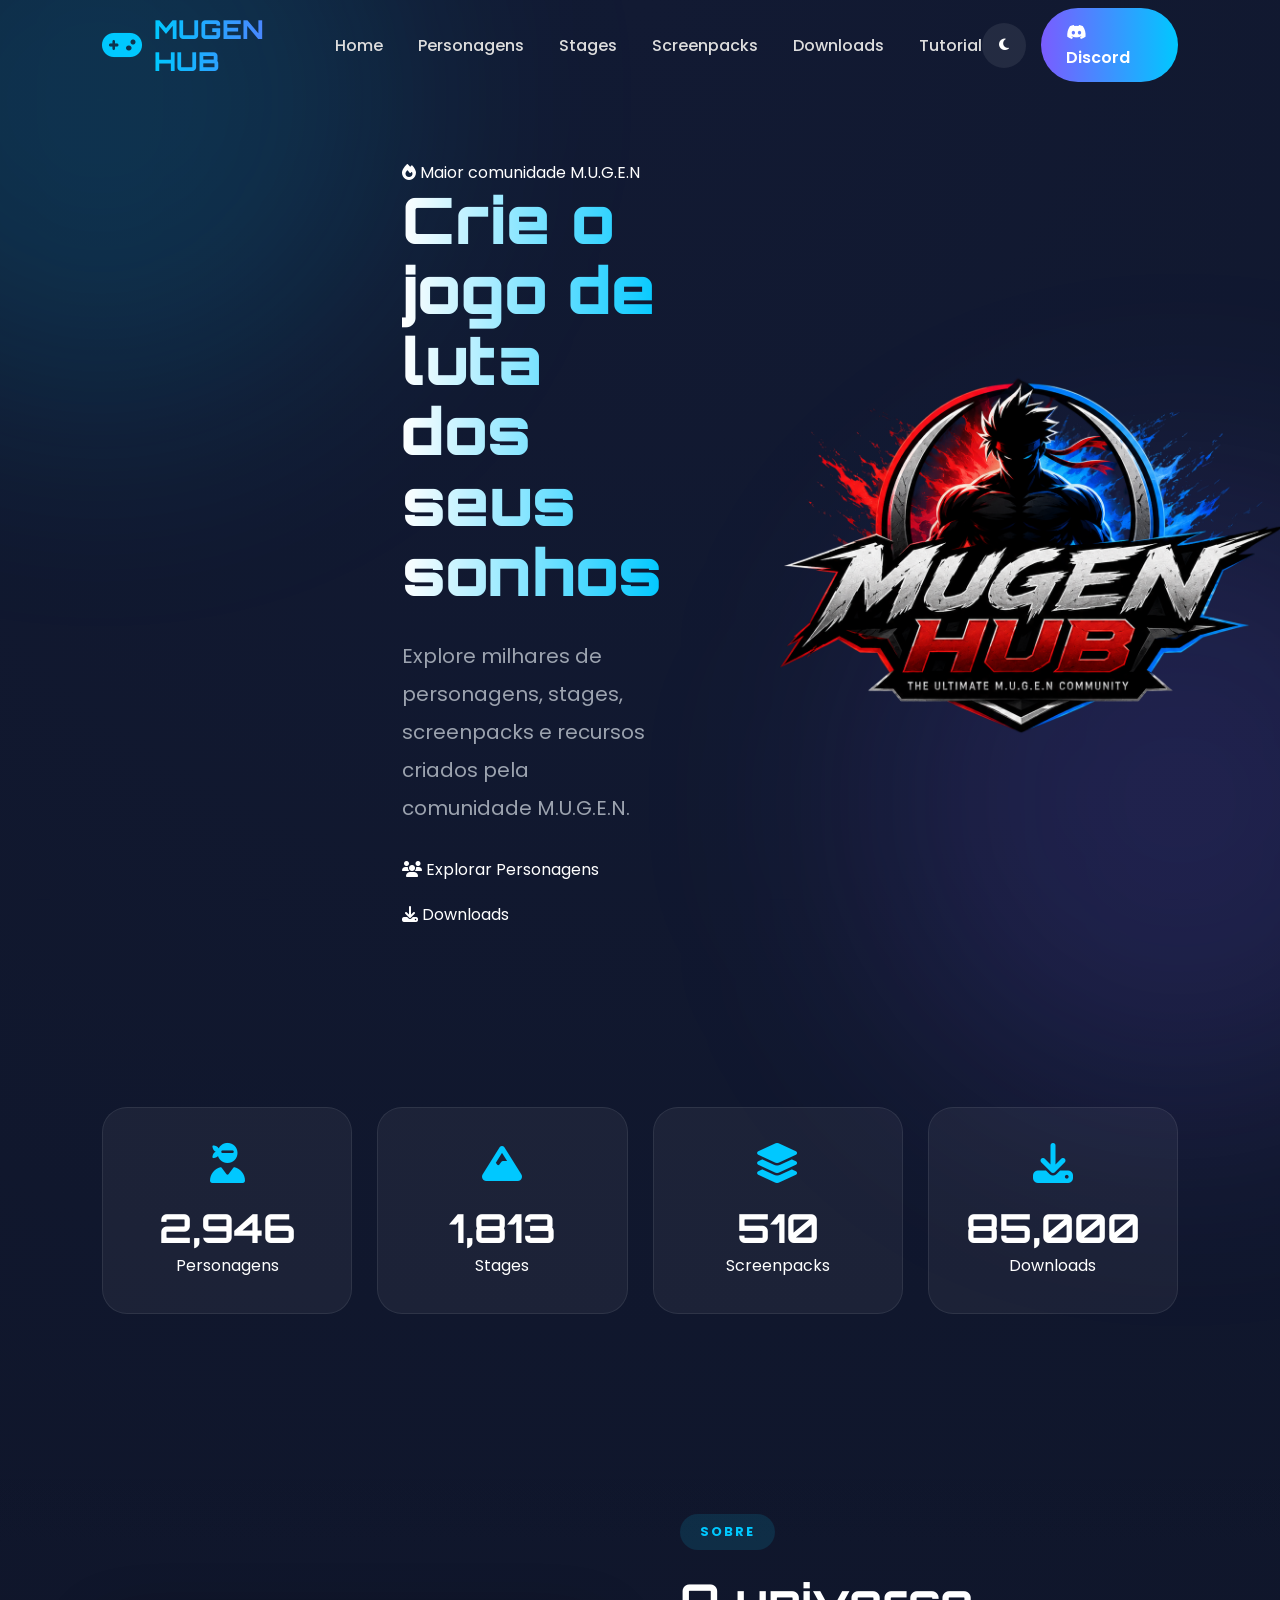
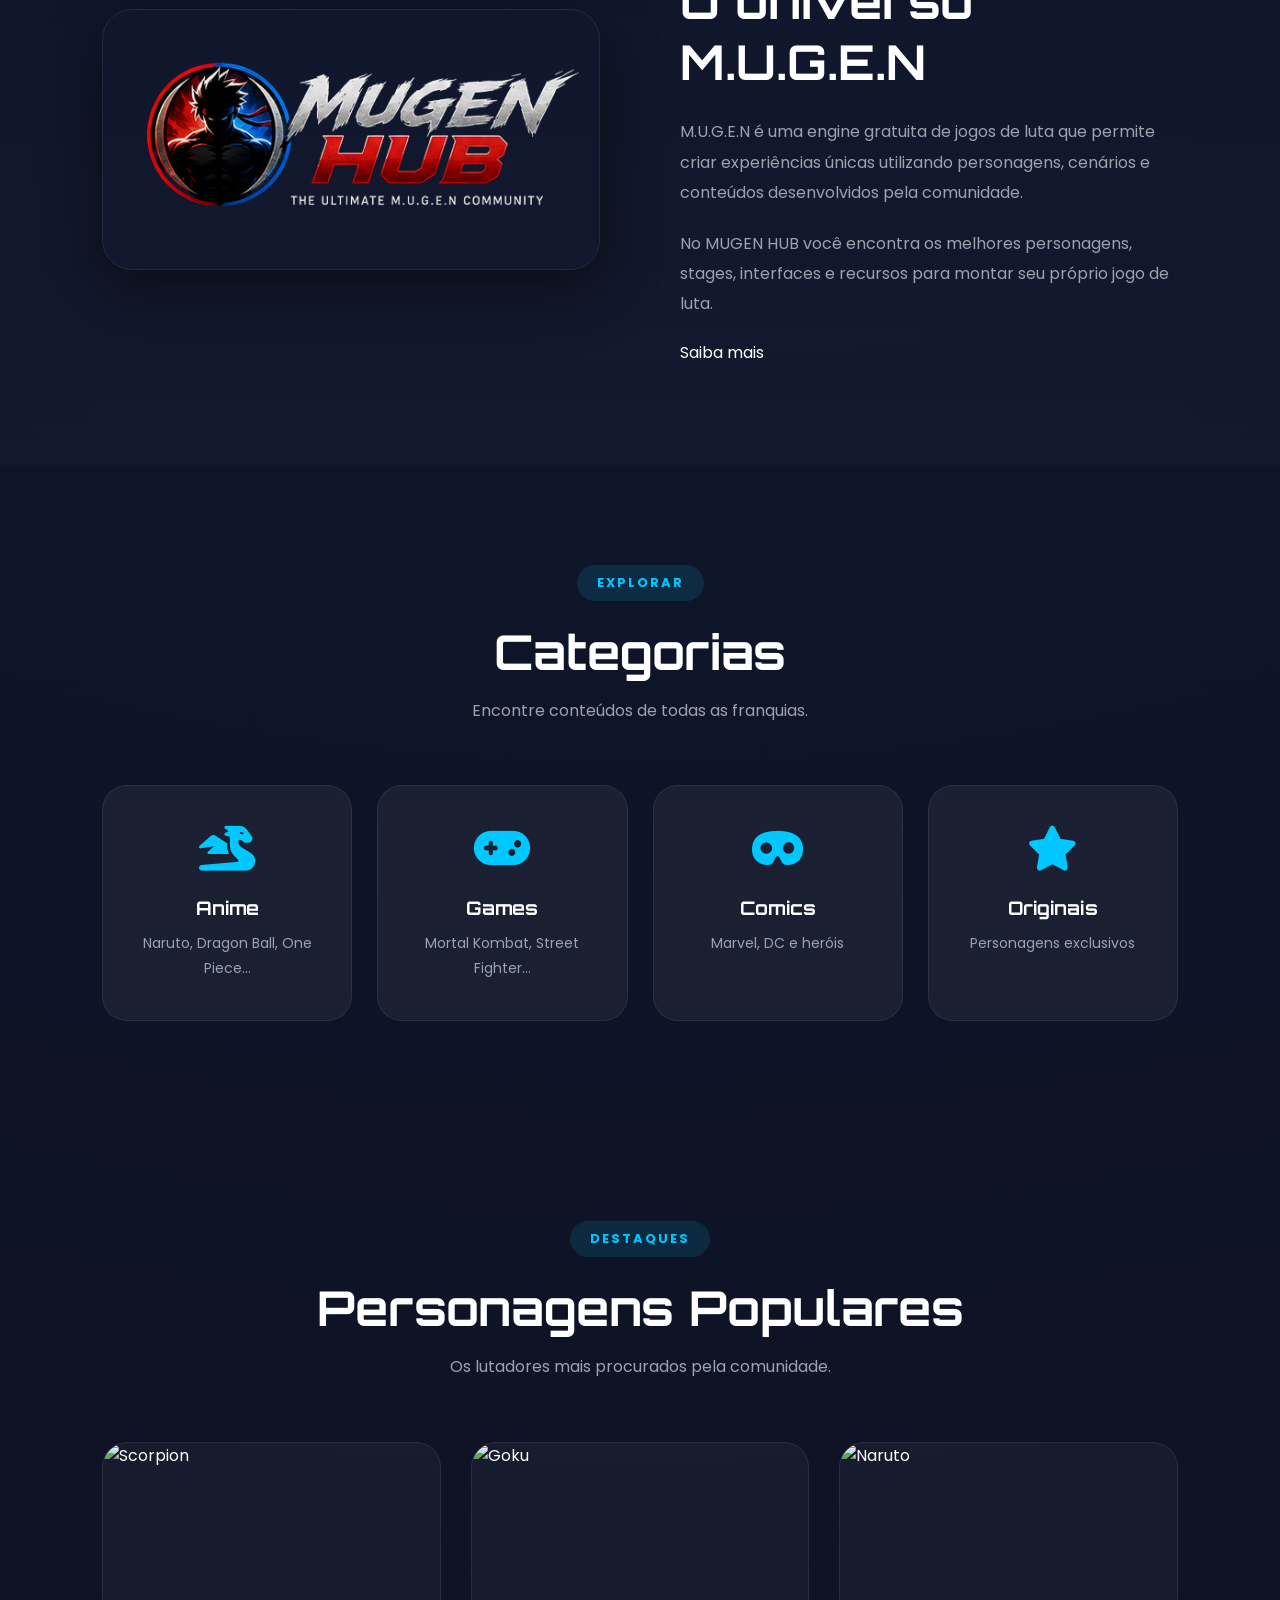
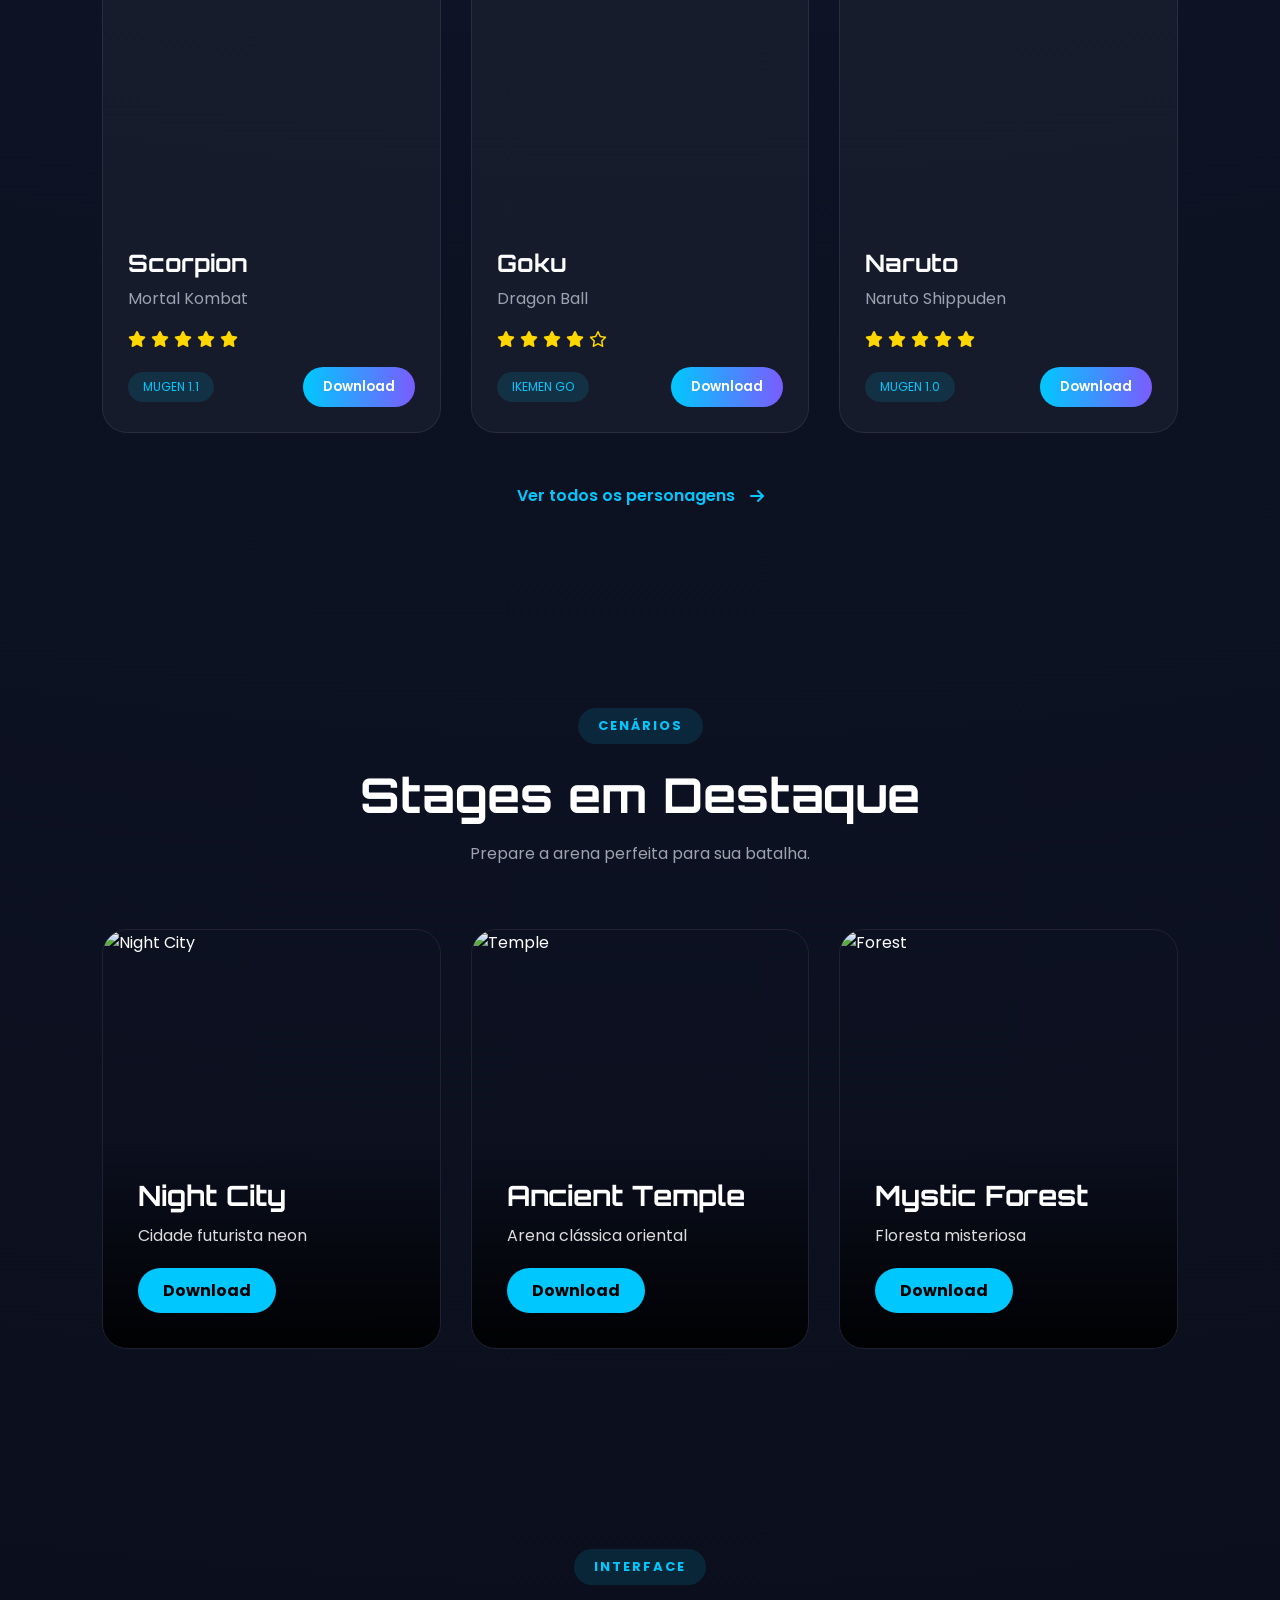
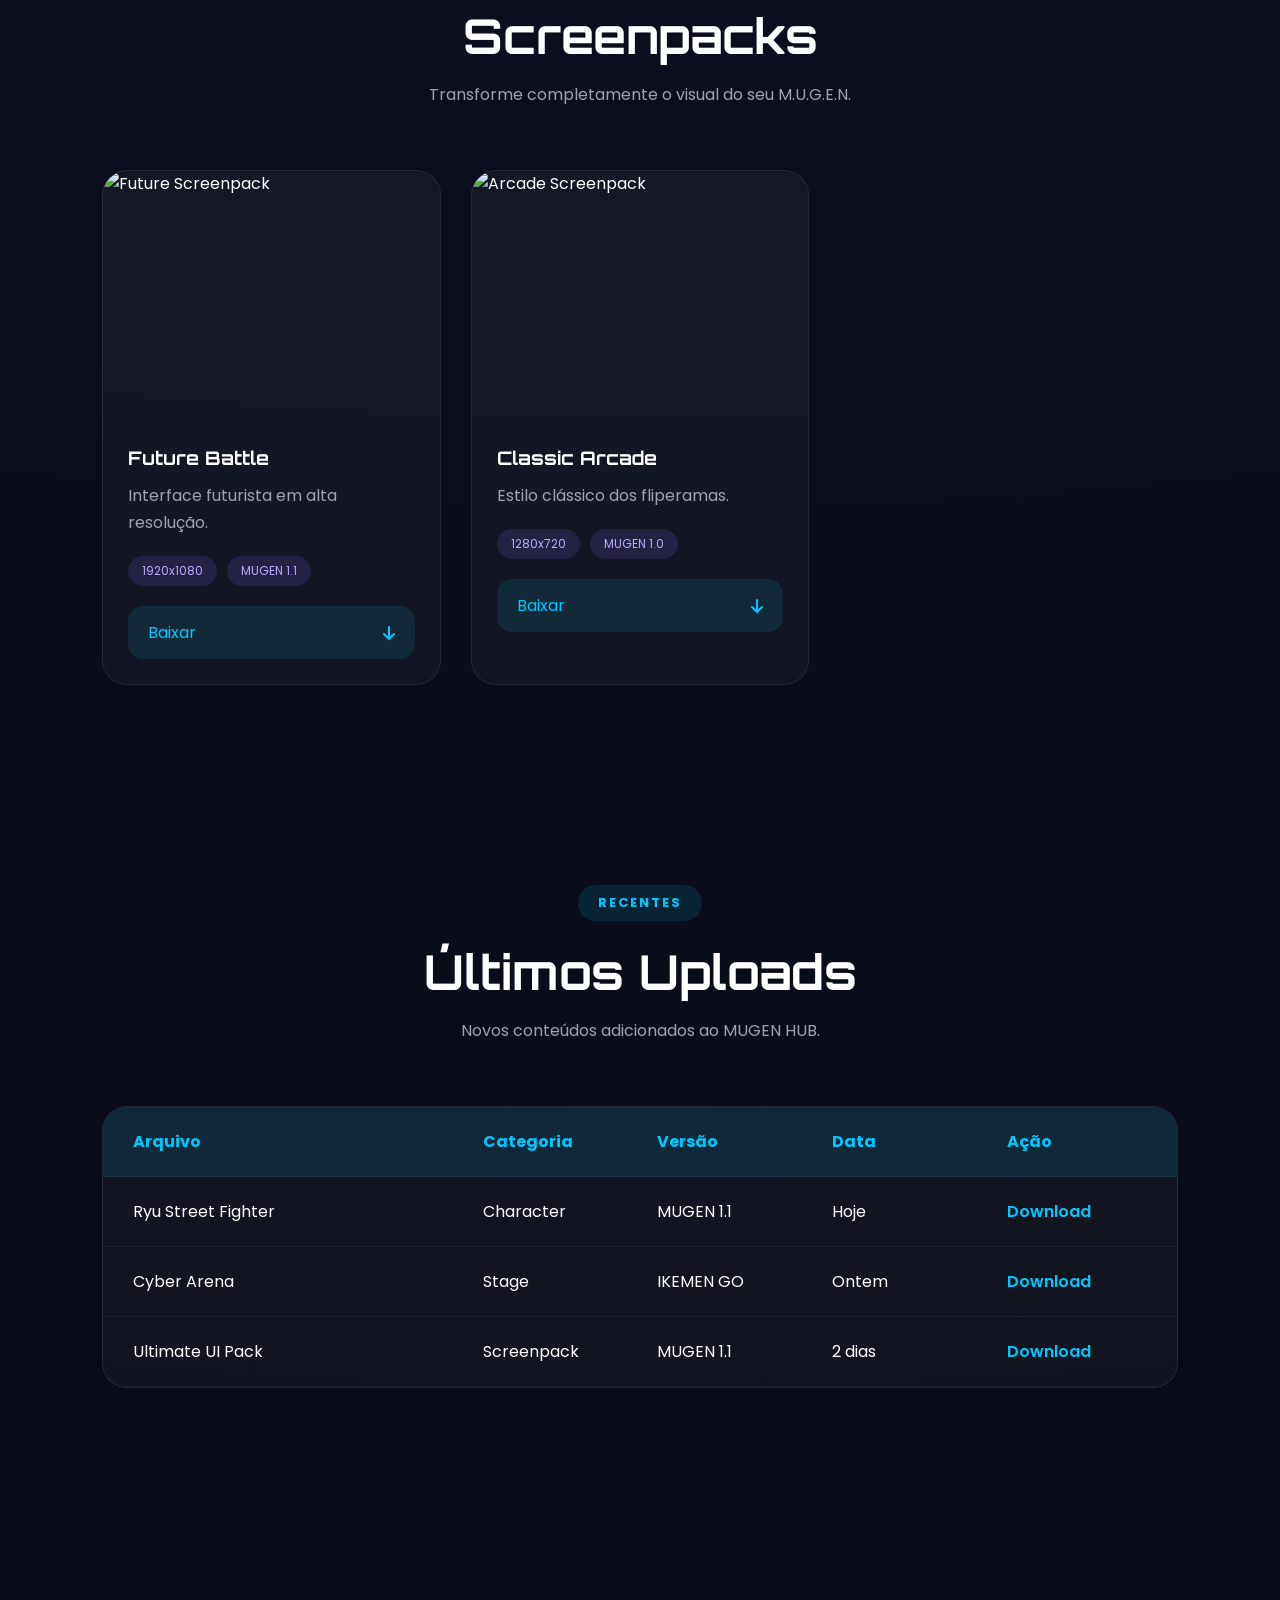
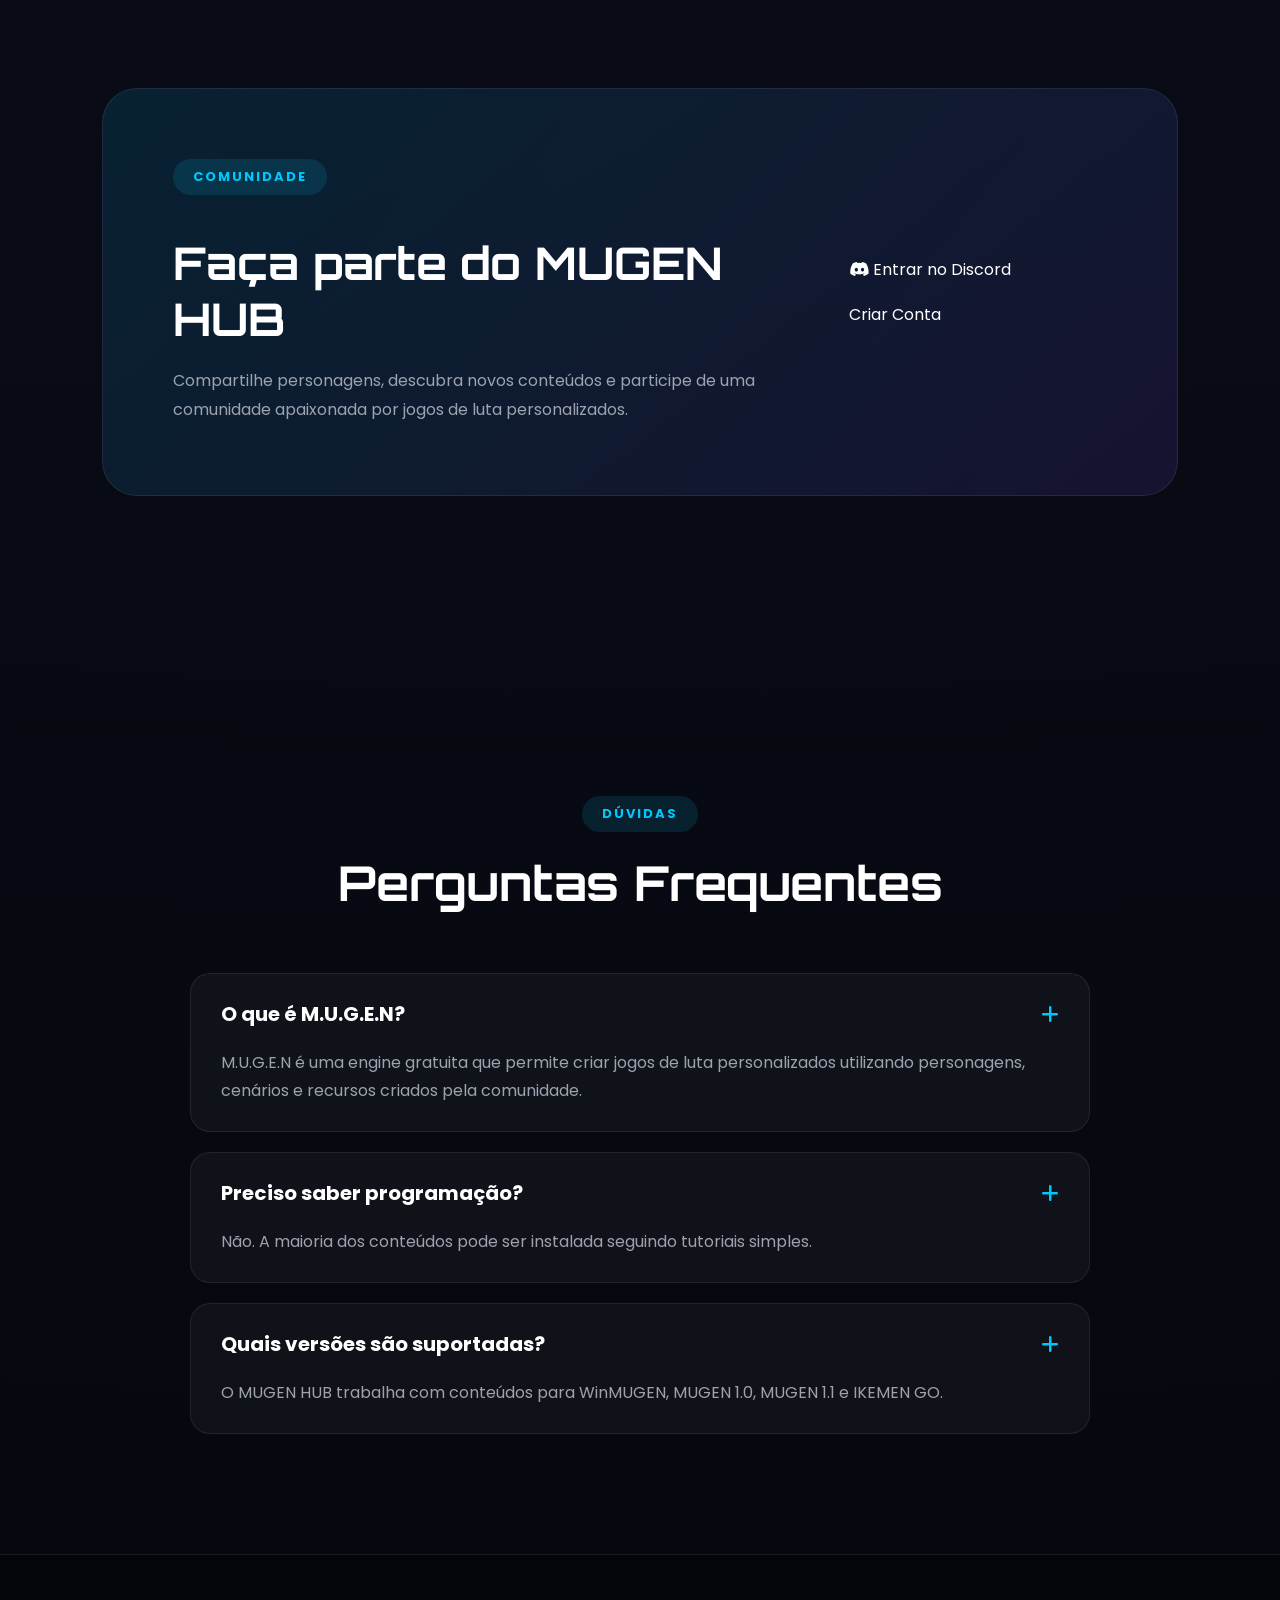
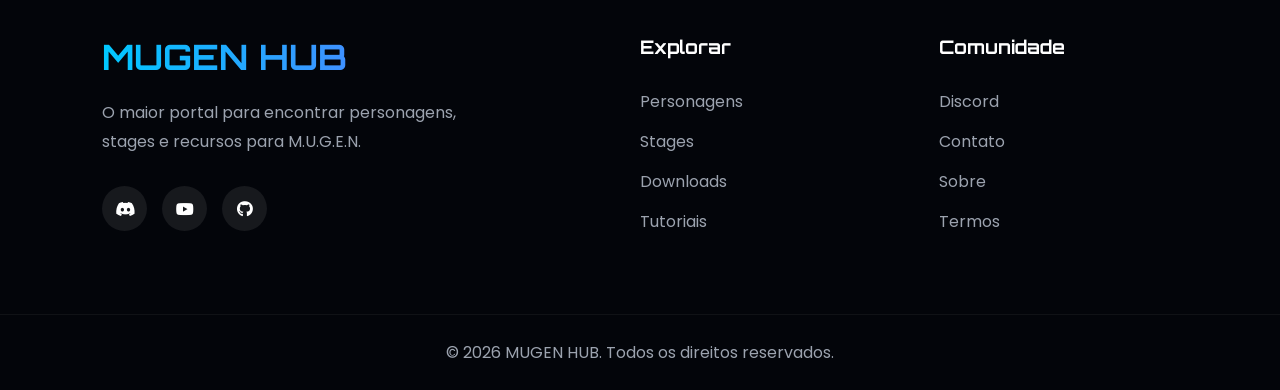
==== index.html @ ca661172 "Add files via upload" ====
<!DOCTYPE html>
<html lang="pt-BR">

<head>

    <meta charset="UTF-8">

    <meta name="viewport" content="width=device-width, initial-scale=1.0">

    <title>MUGEN HUB | The Ultimate M.U.G.E.N Community</title>

    <meta name="description"
        content="MUGEN HUB - O maior portal de personagens, stages, screenpacks e recursos para M.U.G.E.N.">

    <meta name="keywords"
        content="MUGEN, M.U.G.E.N, Characters, Stages, Screenpacks, Lifebars, IKEMEN GO">

    <!-- Google Fonts -->

    <link rel="preconnect" href="https://fonts.googleapis.com">
    <link rel="preconnect" href="https://fonts.gstatic.com" crossorigin>

    <link href="https://fonts.googleapis.com/css2?family=Orbitron:wght@400;600;700;800;900&family=Poppins:wght@300;400;500;600;700&display=swap"
        rel="stylesheet">


    <!-- Icons -->

    <link rel="stylesheet"
        href="https://cdnjs.cloudflare.com/ajax/libs/font-awesome/6.5.2/css/all.min.css">


    <!-- CSS -->

    <link rel="stylesheet" href="css/style.css">

    <link rel="stylesheet" href="css/responsive.css">

    <link rel="stylesheet" href="css/animations.css">


</head>


<body>


<!-- LOADING SCREEN -->

<div class="loader">

    <div class="loader-content">

        <h1>

            MUGEN HUB

        </h1>

        <div class="loader-bar">

            <span></span>

        </div>


        <p>

            Loading Community...

        </p>


    </div>

</div>

<div id="achievement-popup">

    <div class="achievement-icon">
        🏆
    </div>


    <div class="achievement-info">

        <span>
            CONQUISTA DESBLOQUEADA
        </span>


        <h3 id="achievement-name">
            Primeiro Download
        </h3>


        <p id="achievement-description">
            Você recebeu uma nova recompensa!
        </p>


        <strong id="achievement-xp">
            +50 XP
        </strong>

    </div>


</div>

<!-- BACKGROUND EFFECTS -->


<div class="particles"></div>


<div class="background-glow glow-one"></div>

<div class="background-glow glow-two"></div>



<!-- HEADER -->


<header class="header">


<nav class="navbar">


<div class="logo">


<a href="index.html">

<i class="fa-solid fa-gamepad"></i>


<span>

MUGEN HUB

</span>


</a>


</div>



<div class="menu-toggle">

<i class="fa-solid fa-bars"></i>

</div>



<ul class="nav-links">


<li>

<a href="index.html">

Home

</a>

</li>



<li>

<a href="personagens.html">

Personagens

</a>

</li>



<li>

<a href="stages.html">

Stages

</a>

</li>



<li>

<a href="screenpacks.html">

Screenpacks

</a>

</li>



<li>

<a href="downloads.html">

Downloads

</a>

</li>



<li>

<a href="tutorial.html">

Tutorial

</a>

</li>



</ul>



<div class="nav-actions">


<button class="theme-button">

<i class="fa-solid fa-moon"></i>

</button>


<a href="#" class="discord-button">

<i class="fa-brands fa-discord"></i>

Discord

</a>


</div>



</nav>


</header>





<!-- HERO -->


<section class="hero">


<div class="hero-background">


<video autoplay muted loop>

<source src="assets/video/background.mp4" type="video/mp4">

</video>


</div>




<div class="hero-overlay"></div>




<div class="hero-container">



<div class="hero-content">



<div class="badge">

<i class="fa-solid fa-fire"></i>

Maior comunidade M.U.G.E.N

</div>




<h1>


Crie o jogo de luta dos seus sonhos


</h1>




<p>


Explore milhares de personagens, stages,
screenpacks e recursos criados pela comunidade
M.U.G.E.N.


</p>





<div class="hero-buttons">


<a href="personagens.html" class="btn primary">


<i class="fa-solid fa-users"></i>

Explorar Personagens


</a>



<a href="downloads.html" class="btn secondary">


<i class="fa-solid fa-download"></i>

Downloads


</a>



</div>



</div>





<div class="hero-character">


<img src="assets/images/hero-character.png"
alt="MUGEN Character">


</div>



</div>


</section>





<!-- STATS -->


<section class="stats-section">



<div class="stats-container">



<div class="stat-card">


<i class="fa-solid fa-user-ninja"></i>


<h2 data-count="5200">

0

</h2>


<p>

Personagens

</p>


</div>





<div class="stat-card">


<i class="fa-solid fa-mountain"></i>


<h2 data-count="3200">

0

</h2>


<p>

Stages

</p>


</div>





<div class="stat-card">


<i class="fa-solid fa-layer-group"></i>


<h2 data-count="900">

0

</h2>


<p>

Screenpacks

</p>


</div>





<div class="stat-card">


<i class="fa-solid fa-download"></i>


<h2 data-count="150000">

0

</h2>


<p>

Downloads

</p>


</div>




</div>


</section>





<!-- ABOUT -->


<section class="about-section">



<div class="section-container">



<div class="about-image">


<img src="assets/images/banner.png"
alt="Sobre MUGEN">


</div>





<div class="about-content">



<span class="section-tag">

SOBRE

</span>



<h2>

O universo M.U.G.E.N

</h2>




<p>


M.U.G.E.N é uma engine gratuita de jogos de luta
que permite criar experiências únicas utilizando
personagens, cenários e conteúdos desenvolvidos
pela comunidade.


</p>




<p>


No MUGEN HUB você encontra os melhores
personagens, stages, interfaces e recursos para
montar seu próprio jogo de luta.


</p>



<a href="sobre.html" class="btn primary">

Saiba mais

</a>




</div>



</div>



</section>

<!-- ==========================
        CATEGORIES
========================== -->

<section class="categories-section">


<div class="section-header">


<span class="section-tag">

EXPLORAR

</span>


<h2>

Categorias

</h2>


<p>

Encontre conteúdos de todas as franquias.

</p>


</div>




<div class="categories-grid">



<a href="#" class="category-card">


<i class="fa-solid fa-dragon"></i>


<h3>

Anime

</h3>


<span>

Naruto, Dragon Ball, One Piece...

</span>


</a>





<a href="#" class="category-card">


<i class="fa-solid fa-gamepad"></i>


<h3>

Games

</h3>


<span>

Mortal Kombat, Street Fighter...

</span>


</a>





<a href="#" class="category-card">


<i class="fa-solid fa-mask"></i>


<h3>

Comics

</h3>


<span>

Marvel, DC e heróis

</span>


</a>





<a href="#" class="category-card">


<i class="fa-solid fa-star"></i>


<h3>

Originais

</h3>


<span>

Personagens exclusivos

</span>


</a>



</div>


</section>






<!-- ==========================
        FEATURED CHARACTERS
========================== -->


<section class="featured-section">



<div class="section-header">


<span class="section-tag">

DESTAQUES

</span>


<h2>

Personagens Populares

</h2>


<p>

Os lutadores mais procurados pela comunidade.

</p>


</div>





<div class="cards-grid">





<article class="content-card">



<div class="card-image">


<img src="assets/images/characters/scorpion.jpg"
alt="Scorpion">


<div class="card-overlay">


<a href="personagem.html">

Ver detalhes

</a>


</div>


</div>




<div class="card-content">


<h3>

Scorpion

</h3>


<p>

Mortal Kombat

</p>



<div class="rating">


<i class="fa-solid fa-star"></i>

<i class="fa-solid fa-star"></i>

<i class="fa-solid fa-star"></i>

<i class="fa-solid fa-star"></i>

<i class="fa-solid fa-star"></i>


</div>



<div class="card-footer">


<span>

MUGEN 1.1

</span>


<button>

Download

</button>


</div>



</div>


</article>







<article class="content-card">



<div class="card-image">


<img src="assets/images/characters/goku.jpg"
alt="Goku">


<div class="card-overlay">


<a href="personagem.html">

Ver detalhes

</a>


</div>


</div>




<div class="card-content">


<h3>

Goku

</h3>


<p>

Dragon Ball

</p>



<div class="rating">


<i class="fa-solid fa-star"></i>

<i class="fa-solid fa-star"></i>

<i class="fa-solid fa-star"></i>

<i class="fa-solid fa-star"></i>

<i class="fa-regular fa-star"></i>


</div>



<div class="card-footer">


<span>

IKEMEN GO

</span>


<button>

Download

</button>


</div>



</div>


</article>







<article class="content-card">



<div class="card-image">


<img src="assets/images/characters/naruto.jpg"
alt="Naruto">


<div class="card-overlay">


<a href="personagem.html">

Ver detalhes

</a>


</div>


</div>




<div class="card-content">


<h3>

Naruto

</h3>


<p>

Naruto Shippuden

</p>



<div class="rating">


<i class="fa-solid fa-star"></i>

<i class="fa-solid fa-star"></i>

<i class="fa-solid fa-star"></i>

<i class="fa-solid fa-star"></i>

<i class="fa-solid fa-star"></i>


</div>



<div class="card-footer">


<span>

MUGEN 1.0

</span>


<button>

Download

</button>


</div>



</div>


</article>





</div>




<a href="personagens.html" class="view-more">

Ver todos os personagens

<i class="fa-solid fa-arrow-right"></i>

</a>



</section>







<!-- ==========================
        FEATURED STAGES
========================== -->


<section class="stages-preview">



<div class="section-header">


<span class="section-tag">

CENÁRIOS

</span>


<h2>

Stages em Destaque

</h2>


<p>

Prepare a arena perfeita para sua batalha.

</p>


</div>





<div class="stage-grid">





<div class="stage-card">


<img src="assets/images/stages/city.jpg"
alt="Night City">


<div class="stage-info">


<h3>

Night City

</h3>


<p>

Cidade futurista neon

</p>



<a href="#">

Download

</a>


</div>


</div>







<div class="stage-card">


<img src="assets/images/stages/temple.jpg"
alt="Temple">


<div class="stage-info">


<h3>

Ancient Temple

</h3>


<p>

Arena clássica oriental

</p>



<a href="#">

Download

</a>


</div>


</div>







<div class="stage-card">


<img src="assets/images/stages/forest.jpg"
alt="Forest">


<div class="stage-info">


<h3>

Mystic Forest

</h3>


<p>

Floresta misteriosa

</p>



<a href="#">

Download

</a>


</div>


</div>



</div>


</section>

<!-- ==========================
        SCREENPACKS
========================== -->

<section class="screenpacks-section">


<div class="section-header">


<span class="section-tag">

INTERFACE

</span>


<h2>

Screenpacks

</h2>


<p>

Transforme completamente o visual do seu M.U.G.E.N.

</p>


</div>





<div class="screenpack-grid">



<div class="screenpack-card">


<img src="assets/images/screenpacks/future.jpg"
alt="Future Screenpack">


<div class="screenpack-content">


<h3>

Future Battle

</h3>


<p>

Interface futurista em alta resolução.

</p>


<div class="screenpack-meta">

<span>

1920x1080

</span>

<span>

MUGEN 1.1

</span>

</div>


<a href="#" class="download-link">

Baixar

<i class="fa-solid fa-arrow-down"></i>

</a>


</div>


</div>






<div class="screenpack-card">


<img src="assets/images/screenpacks/arcade.jpg"
alt="Arcade Screenpack">


<div class="screenpack-content">


<h3>

Classic Arcade

</h3>


<p>

Estilo clássico dos fliperamas.

</p>


<div class="screenpack-meta">

<span>

1280x720

</span>

<span>

MUGEN 1.0

</span>

</div>


<a href="#" class="download-link">

Baixar

<i class="fa-solid fa-arrow-down"></i>

</a>


</div>


</div>






</div>


</section>





<!-- ==========================
        LATEST UPLOADS
========================== -->


<section class="uploads-section">


<div class="section-header">


<span class="section-tag">

RECENTES

</span>


<h2>

Últimos Uploads

</h2>


<p>

Novos conteúdos adicionados ao MUGEN HUB.

</p>


</div>





<div class="upload-table">


<div class="upload-row upload-header">


<span>

Arquivo

</span>


<span>

Categoria

</span>


<span>

Versão

</span>


<span>

Data

</span>


<span>

Ação

</span>


</div>






<div class="upload-row">


<span>

Ryu Street Fighter

</span>


<span>

Character

</span>


<span>

MUGEN 1.1

</span>


<span>

Hoje

</span>


<a href="#">

Download

</a>


</div>






<div class="upload-row">


<span>

Cyber Arena

</span>


<span>

Stage

</span>


<span>

IKEMEN GO

</span>


<span>

Ontem

</span>


<a href="#">

Download

</a>


</div>






<div class="upload-row">


<span>

Ultimate UI Pack

</span>


<span>

Screenpack

</span>


<span>

MUGEN 1.1

</span>


<span>

2 dias

</span>


<a href="#">

Download

</a>


</div>




</div>


</section>







<!-- ==========================
        COMMUNITY
========================== -->


<section class="community-section">



<div class="community-box">



<div>


<span class="section-tag">

COMUNIDADE

</span>


<h2>

Faça parte do MUGEN HUB

</h2>


<p>


Compartilhe personagens, descubra novos conteúdos
e participe de uma comunidade apaixonada por jogos
de luta personalizados.


</p>


</div>





<div class="community-buttons">


<a href="#" class="btn primary">


<i class="fa-brands fa-discord"></i>

Entrar no Discord


</a>



<a href="#" class="btn secondary">


Criar Conta

</a>



</div>


</div>


</section>







<!-- ==========================
        FAQ
========================== -->


<section class="faq-section">


<div class="section-header">


<span class="section-tag">

DÚVIDAS

</span>


<h2>

Perguntas Frequentes

</h2>


</div>





<div class="faq-container">



<div class="faq-item">


<h3>

O que é M.U.G.E.N?

<i class="fa-solid fa-plus"></i>

</h3>


<p>


M.U.G.E.N é uma engine gratuita que permite criar
jogos de luta personalizados utilizando personagens,
cenários e recursos criados pela comunidade.


</p>


</div>






<div class="faq-item">


<h3>

Preciso saber programação?

<i class="fa-solid fa-plus"></i>

</h3>


<p>


Não. A maioria dos conteúdos pode ser instalada
seguindo tutoriais simples.


</p>


</div>






<div class="faq-item">


<h3>

Quais versões são suportadas?

<i class="fa-solid fa-plus"></i>

</h3>


<p>


O MUGEN HUB trabalha com conteúdos para
WinMUGEN, MUGEN 1.0, MUGEN 1.1 e IKEMEN GO.


</p>


</div>



</div>


</section>






<!-- ==========================
        FOOTER
========================== -->


<footer class="footer">


<div class="footer-container">



<div class="footer-brand">


<h2>

MUGEN HUB

</h2>


<p>


O maior portal para encontrar personagens,
stages e recursos para M.U.G.E.N.


</p>



<div class="social-links">


<a href="#">

<i class="fa-brands fa-discord"></i>

</a>


<a href="#">

<i class="fa-brands fa-youtube"></i>

</a>


<a href="#">

<i class="fa-brands fa-github"></i>

</a>


</div>


</div>





<div class="footer-column">


<h3>

Explorar

</h3>


<a href="#">

Personagens

</a>


<a href="#">

Stages

</a>


<a href="#">

Downloads

</a>


<a href="#">

Tutoriais

</a>


</div>





<div class="footer-column">


<h3>

Comunidade

</h3>


<a href="#">

Discord

</a>


<a href="#">

Contato

</a>


<a href="#">

Sobre

</a>


<a href="#">

Termos

</a>


</div>




</div>





<div class="footer-bottom">


<p>

© 2026 MUGEN HUB. Todos os direitos reservados.

</p>


</div>



</footer>







<!-- BUTTON TOP -->


<button class="back-top">

<i class="fa-solid fa-arrow-up"></i>

</button>







<!-- JAVASCRIPT -->


<script src="js/database.js"></script>

<script src="js/database-loader.js"></script>

<script src="js/cards.js"></script>

<script src="js/search.js"></script>

<script src="js/favorites.js"></script>

<script src="js/download.js"></script>

<script src="js/theme.js"></script>

<script src="js/app.js"></script>

<script src="js/particles.js"></script>

<script src="js/achievement-popup.js"></script>

</body>


</html>
---- css/style.css ----
/* =====================================================
   MUGEN HUB
   Main Style
===================================================== */


/* =========================
        ROOT
========================= */

:root{

    --bg-main:#06070d;
    --bg-secondary:#0d1220;

    --card:#111827;
    --card-hover:#182235;

    --primary:#00c8ff;
    --secondary:#7a5cff;

    --danger:#ff315c;

    --white:#ffffff;
    --gray:#9ca3af;

    --border:rgba(255,255,255,.08);

    --shadow:0 20px 60px rgba(0,0,0,.45);

    --transition:.35s ease;

}


/* =========================
        RESET
========================= */


*{

    margin:0;

    padding:0;

    box-sizing:border-box;

}


html{

    scroll-behavior:smooth;

}


body{

    background:

    radial-gradient(
        circle at top,
        #121a33,
        var(--bg-main)
    );

    color:var(--white);

    font-family:

    'Poppins',
    sans-serif;


    overflow-x:hidden;

}


/* =========================
        LIGHT MODE
========================= */


body.light{

    --bg-main:#f5f7fb;

    --bg-secondary:#ffffff;

    --card:#ffffff;

    --card-hover:#eeeeee;

    --white:#111827;

    --gray:#555;

    --border:rgba(0,0,0,.1);

    --shadow:
    0 20px 60px rgba(0,0,0,.15);

}



a{

    color:inherit;

    text-decoration:none;

}


img{

    max-width:100%;

    display:block;

}


ul{

    list-style:none;

}


button{

    font-family:inherit;

}


/* =========================
        GLOBAL
========================= */


section{

    padding:

    100px 8%;

}


.section-container{

    max-width:1400px;

    margin:auto;

}



.section-header{

    text-align:center;

    max-width:700px;

    margin:

    0 auto 60px;

}


.section-tag{


display:inline-block;


padding:

8px 20px;


border-radius:50px;


background:

rgba(0,200,255,.12);



color:

var(--primary);


font-size:13px;


font-weight:700;


letter-spacing:2px;


margin-bottom:20px;


}



.section-header h2{


font-family:'Orbitron';


font-size:

48px;


margin-bottom:15px;


}



.section-header p{


color:

var(--gray);


line-height:1.8;


}



/* =========================
        BACKGROUND
========================= */


.background-glow{


position:fixed;


width:600px;


height:600px;


border-radius:50%;


filter:blur(120px);


z-index:-1;


}



.glow-one{


background:

rgba(0,200,255,.15);


top:-200px;


left:-200px;


}



.glow-two{


background:

rgba(122,92,255,.15);


bottom:-200px;


right:-200px;


}



/* =========================
        HEADER
========================= */


.header{


position:fixed;


top:0;


left:0;


width:100%;


z-index:999;


transition:.4s;


}



.header.scrolled{


background:

rgba(6,7,13,.75);


backdrop-filter:

blur(20px);


border-bottom:

1px solid var(--border);


}



.navbar{


height:90px;


padding:

0 8%;


display:flex;


align-items:center;


justify-content:space-between;


}



.logo a{


display:flex;


align-items:center;


gap:12px;


font-family:'Orbitron';


font-size:26px;


font-weight:800;


}



.logo i{


color:var(--primary);


font-size:32px;


}


.logo span{


background:

linear-gradient(
90deg,
var(--primary),
var(--secondary)
);


background-clip:text;
-webkit-background-clip:text;


color:transparent;


}



.nav-links{


display:flex;


gap:35px;


}



.nav-links a{


color:#ddd;


font-weight:500;


transition:.3s;


position:relative;


}



.nav-links a::after{


content:"";


position:absolute;


bottom:-8px;


left:0;


width:0;


height:2px;


background:var(--primary);


transition:.3s;


}



.nav-links a:hover{


color:white;


}



.nav-links a:hover::after{


width:100%;


}



.nav-actions{


display:flex;


align-items:center;


gap:15px;


}



.theme-button{


width:45px;


height:45px;


border-radius:50%;


border:none;


cursor:pointer;


background:

rgba(255,255,255,.08);


color:white;


transition:.3s;


}



.theme-button:hover{


background:var(--primary);


color:black;


}



.discord-button{


padding:

12px 25px;


border-radius:50px;


background:

linear-gradient(
90deg,
var(--secondary),
var(--primary)
);


font-weight:600;


transition:.3s;


}



.discord-button:hover{


transform:translateY(-3px);


box-shadow:

0 10px 30px rgba(0,200,255,.35);


}



.menu-toggle{


display:none;


font-size:28px;


cursor:pointer;


}

/* =========================
        HERO
========================= */


.hero{

    min-height:100vh;

    position:relative;

    display:flex;

    align-items:center;

    justify-content:space-between;

    overflow:hidden;

    padding:
    160px 8% 80px;

}


.hero-container{

    width:100%;

    max-width:1400px;

    margin:auto;

    display:grid;

    grid-template-columns:

    1fr 1fr;

    align-items:center;

    gap:60px;

}


.hero-content{

    max-width:700px;

    animation:
    fadeUp .8s ease;

}


.hero h1{

font-family:'Orbitron';

font-size:
clamp(45px,5vw,75px);

line-height:1.1;

font-weight:900;

margin-bottom:25px;

background:
linear-gradient(
90deg,
#fff,
var(--primary)
);

background-clip:text;
-webkit-background-clip:text;

color:transparent;

}


.hero h1 span{

background:

linear-gradient(
90deg,
var(--primary),
var(--secondary)
);

background-clip:text;
-webkit-background-clip:text;

color:transparent;

}


.hero p{

    font-size:
    clamp(16px,2vw,20px);

    color:var(--gray);

    line-height:1.9;

    margin:

    30px 0;

    max-width:650px;

}


.hero-buttons{

    display:flex;

    gap:20px;

    flex-wrap:wrap;

}


.hero-image img,
.hero-character img{

    max-width:600px;

    animation:

    floating 5s infinite ease-in-out;

}


/* =========================
        STATS
========================= */


.stats-container,
.stats{

    display:grid;

    grid-template-columns:

    repeat(4,1fr);

    gap:25px;

}


.stat-card{

    text-align:center;

    padding:

    35px 25px;

    background:

    rgba(255,255,255,.05);

    border:

    1px solid var(--border);

    border-radius:25px;

    transition:
    var(--transition);

}


.stat-card:hover{

    transform:

    translateY(-10px);

    border-color:

    var(--primary);

}


.stat-card i{

    font-size:40px;

    color:

    var(--primary);

    margin-bottom:20px;

}


.stat-card h2{

    font-family:'Orbitron';

    font-size:40px;


}


/* =========================
        ABOUT
========================= */


.about-section{


background:

linear-gradient(

180deg,

transparent,

rgba(255,255,255,.02)

);


}



.about-section .section-container{


display:grid;


grid-template-columns:

1fr 1fr;


gap:80px;


align-items:center;


}



.about-image img{


border-radius:30px;


box-shadow:

var(--shadow);


border:

1px solid var(--border);


}



.about-content h2{


font-family:'Orbitron';


font-size:

48px;


margin-bottom:25px;


}



.about-content p{


color:var(--gray);


line-height:1.9;


margin-bottom:20px;


}



/* =========================
        CATEGORIES
========================= */


.categories-grid{


display:grid;


grid-template-columns:

repeat(4,1fr);


gap:25px;


}



.category-card{


background:

rgba(255,255,255,.05);


border:

1px solid var(--border);


border-radius:25px;


padding:40px 25px;


text-align:center;


transition:.35s;


}



.category-card:hover{


transform:

translateY(-10px);


background:

rgba(0,200,255,.08);


border-color:

var(--primary);


}



.category-card i{


font-size:45px;


color:var(--primary);


margin-bottom:25px;


}



.category-card h3{


font-family:'Orbitron';


margin-bottom:10px;


}



.category-card span{


font-size:14px;


color:var(--gray);


}

/* =========================
        CONTENT CARDS
========================= */


.cards-grid{


display:grid;


grid-template-columns:

repeat(3,1fr);


gap:30px;


}




.content-card{


background:

rgba(255,255,255,.04);


border:

1px solid var(--border);


border-radius:25px;


overflow:hidden;


transition:.4s;


position:relative;


}




.content-card:hover{


transform:

translateY(-12px);


border-color:

var(--primary);


box-shadow:

0 25px 60px rgba(0,200,255,.15);


}





.card-image{


position:relative;


height:380px;


overflow:hidden;


}




.card-image img{


width:100%;


height:100%;


object-fit:cover;


transition:.5s;


}




.content-card:hover .card-image img{


transform:

scale(1.1);


}




.card-overlay{


position:absolute;


inset:0;


background:

linear-gradient(

transparent,

rgba(0,0,0,.85)

);


display:flex;


align-items:flex-end;


justify-content:center;


padding-bottom:30px;


opacity:0;


transition:.35s;


}




.content-card:hover .card-overlay{


opacity:1;


}




.card-overlay a{


padding:

12px 25px;


border-radius:50px;


background:

var(--primary);


color:#000;


font-weight:700;


}





.card-content{


padding:25px;


}



.card-content h3{


font-family:'Orbitron';


font-size:24px;


margin-bottom:8px;


}



.card-content p{


color:var(--gray);


}



.rating{


display:flex;


gap:5px;


margin:20px 0;


color:#ffd700;


}



.card-footer{


display:flex;


align-items:center;


justify-content:space-between;


gap:15px;


}



.card-footer span{


padding:

6px 15px;


border-radius:30px;


background:

rgba(0,200,255,.12);


color:var(--primary);


font-size:12px;


}



.card-footer button{


border:none;


cursor:pointer;


padding:

10px 20px;


border-radius:30px;


background:

linear-gradient(

90deg,

var(--primary),

var(--secondary)

);


color:white;


font-weight:600;


}



/* =========================
        VIEW MORE
========================= */


.view-more{


margin-top:50px;


display:flex;


justify-content:center;


align-items:center;


gap:15px;


font-weight:600;


color:var(--primary);


transition:.3s;


}



.view-more:hover{


gap:25px;


}





/* =========================
        STAGES
========================= */


.stage-grid{


display:grid;


grid-template-columns:

repeat(3,1fr);


gap:30px;


}




.stage-card{


height:420px;


border-radius:25px;


overflow:hidden;


position:relative;


border:

1px solid var(--border);


}



.stage-card img{


width:100%;


height:100%;


object-fit:cover;


transition:.5s;


}



.stage-card:hover img{


transform:

scale(1.12);


}



.stage-info{


position:absolute;


bottom:0;


left:0;


right:0;


padding:35px;


background:

linear-gradient(

transparent,

rgba(0,0,0,.9)

);


}



.stage-info h3{


font-family:'Orbitron';


font-size:28px;


}



.stage-info p{


color:#ddd;


margin:

10px 0 20px;


}



.stage-info a{


display:inline-block;


padding:

10px 25px;


border-radius:50px;


background:

var(--primary);


color:#000;


font-weight:700;


}




/* =========================
        SCREENPACKS
========================= */


.screenpack-grid{


display:grid;


grid-template-columns:

repeat(3,1fr);


gap:30px;


}



.screenpack-card{


background:

rgba(255,255,255,.04);


border-radius:25px;


overflow:hidden;


border:

1px solid var(--border);


transition:.35s;


}



.screenpack-card:hover{


transform:

translateY(-10px);


border-color:

var(--secondary);


}



.screenpack-card img{


height:250px;


width:100%;


object-fit:cover;


}



.screenpack-content{


padding:25px;


}



.screenpack-content h3{


font-family:'Orbitron';


margin-bottom:12px;


}



.screenpack-content p{


color:var(--gray);


line-height:1.7;


}



.screenpack-meta{


display:flex;


gap:10px;


margin:

20px 0;


}



.screenpack-meta span{


background:

rgba(122,92,255,.15);


color:#b7aaff;


padding:

6px 14px;


border-radius:30px;


font-size:12px;


}




.download-link{


display:flex;


justify-content:space-between;


align-items:center;


padding:

14px 20px;


background:

rgba(0,200,255,.1);


border-radius:15px;


color:var(--primary);


transition:.3s;


}



.download-link:hover{


background:

var(--primary);


color:#000;


}



/* =========================
        UPLOAD TABLE
========================= */


.upload-table{


background:

rgba(255,255,255,.04);


border:

1px solid var(--border);


border-radius:25px;


overflow:hidden;


}



.upload-row{


display:grid;


grid-template-columns:

2fr 1fr 1fr 1fr .8fr;


padding:

22px 30px;


align-items:center;


border-bottom:

1px solid rgba(255,255,255,.05);


}



.upload-header{


background:

rgba(0,200,255,.1);


font-weight:700;


color:var(--primary);


}



.upload-row a{


color:var(--primary);


font-weight:600;


}

/* =========================
        COMMUNITY
========================= */


.community-box{

max-width:1400px;

margin:100px auto;

padding:70px;

border-radius:35px;

background:
linear-gradient(
135deg,
rgba(0,200,255,.12),
rgba(122,92,255,.12)
);

border:1px solid var(--border);

display:flex;

align-items:center;

justify-content:space-between;

gap:40px;

}



.community-box h2{


font-family:'Orbitron';


font-size:45px;


margin:

20px 0;


}



.community-box p{


color:var(--gray);


max-width:650px;


line-height:1.8;


}



.community-buttons{


display:flex;


gap:20px;


flex-wrap:wrap;


}




/* =========================
        FAQ
========================= */


.faq-container{


max-width:900px;


margin:auto;


}



.faq-item{


background:

rgba(255,255,255,.04);


border:

1px solid var(--border);


border-radius:20px;


padding:

25px 30px;


margin-bottom:20px;


cursor:pointer;


transition:.3s;


}



.faq-item:hover{


border-color:

var(--primary);


}



.faq-item h3{


display:flex;


align-items:center;


justify-content:space-between;


font-size:20px;


}



.faq-item h3 i{


color:var(--primary);


transition:.3s;


}



.faq-item p{


color:var(--gray);


line-height:1.8;


margin-top:20px;


}




/* =========================
        FOOTER
========================= */


.footer{


background:

#03050a;


border-top:

1px solid var(--border);


}



.footer-container{


padding:

80px 8%;


display:grid;


grid-template-columns:

2fr 1fr 1fr;


gap:60px;


}



.footer-brand h2{

font-family:'Orbitron';

font-size:35px;

background:
linear-gradient(
90deg,
var(--primary),
var(--secondary)
);

background-clip:text;
-webkit-background-clip:text;

color:transparent;

margin-bottom:20px;

}



.footer-brand p{


color:var(--gray);


line-height:1.8;


max-width:400px;


}



.social-links{


display:flex;


gap:15px;


margin-top:30px;


}



.social-links a{


width:45px;


height:45px;


display:flex;


align-items:center;


justify-content:center;


border-radius:50%;


background:

rgba(255,255,255,.08);


transition:.3s;


}



.social-links a:hover{


background:

var(--primary);


color:#000;


transform:

translateY(-5px);


}



.footer-column{


display:flex;


flex-direction:column;


gap:15px;


}



.footer-column h3{


font-family:'Orbitron';


margin-bottom:15px;


}



.footer-column a{


color:var(--gray);


transition:.3s;


}



.footer-column a:hover{


color:var(--primary);


padding-left:8px;


}




.footer-bottom{


padding:

25px;


text-align:center;


border-top:

1px solid rgba(255,255,255,.05);


color:var(--gray);


}



/* =========================
        LOADER
========================= */


.loader{


position:fixed;


inset:0;


background:#06070d;


display:flex;


align-items:center;


justify-content:center;


z-index:99999;


transition:.5s;


}



.loader.hide{


opacity:0;


visibility:hidden;


}



.loader-content{


text-align:center;


}



.loader-content h1{

font-family:'Orbitron';

font-size:45px;

background:
linear-gradient(
90deg,
var(--primary),
var(--secondary)
);

background-clip:text;
-webkit-background-clip:text;

color:transparent;

margin-bottom:30px;

}



.loader-bar{


width:300px;


height:6px;


background:

rgba(255,255,255,.1);


border-radius:20px;


overflow:hidden;


}



.loader-bar span{


display:block;


height:100%;


width:0;


background:

linear-gradient(

90deg,

var(--primary),

var(--secondary)

);


animation:

loading 2s infinite;


}





/* =========================
        BACK TOP
========================= */


.back-top{


position:fixed;


right:30px;


bottom:30px;


width:55px;


height:55px;


border-radius:50%;


border:none;


background:

linear-gradient(

45deg,

var(--primary),

var(--secondary)

);


color:white;


font-size:20px;


cursor:pointer;


opacity:0;


visibility:hidden;


transition:.3s;


z-index:999;


}



.back-top.active{


opacity:1;


visibility:visible;


}



.back-top:hover{


transform:

translateY(-8px);


}




/* =========================
        ANIMATIONS
========================= */


@keyframes fadeUp{


from{


opacity:0;


transform:

translateY(40px);


}


to{


opacity:1;


transform:

translateY(0);


}


}



@keyframes floating{


0%,100%{


transform:

translateY(0);


}


50%{


transform:

translateY(-25px);


}


}



@keyframes loading{


0%{


width:0;


}


50%{


width:80%;


}


100%{


width:100%;


}


}



/* =========================
        SELECTION
========================= */


::selection{


background:

var(--primary);


color:black;


}



/* =========================
        SCROLLBAR
========================= */


::-webkit-scrollbar{


width:10px;


}



::-webkit-scrollbar-track{


background:#05060a;


}



::-webkit-scrollbar-thumb{


background:

linear-gradient(

var(--primary),

var(--secondary)

);


border-radius:20px;


}

/* =========================
        PARTICLES
========================= */


.particles{

    position:fixed;

    inset:0;

    overflow:hidden;

    pointer-events:none;

    z-index:-1;

}



.particle{


    position:absolute;


    bottom:-20px;


    border-radius:50%;


    background:

    rgba(0,200,255,.6);


    box-shadow:

    0 0 15px rgba(0,200,255,.8);


    opacity:.5;


    animation:

    particleMove linear infinite;


}



@keyframes particleMove{


    0%{


        transform:

        translateY(0)

        scale(1);


        opacity:0;


    }



    20%{


        opacity:.8;


    }



    80%{


        opacity:.8;


    }



    100%{


        transform:

        translateY(-120vh)

        scale(1.5);


        opacity:0;


    }


}

/* =========================
        FAVORITE BUTTON
========================= */


.favorite-btn{


width:45px;


height:45px;


border-radius:50%;


border:none;


background:

rgba(255,255,255,.1);


color:white;


cursor:pointer;


display:flex;


align-items:center;


justify-content:center;


transition:.3s;


}



.favorite-btn:hover{


background:

rgba(255,49,92,.25);


transform:

scale(1.1);


}



.favorite-btn.active{


background:

var(--danger);


color:white;


box-shadow:

0 0 25px rgba(255,49,92,.5);


}

/* =========================
        MODAL
========================= */


.modal{


position:fixed;


inset:0;


background:

rgba(0,0,0,.85);


display:flex;


align-items:center;


justify-content:center;


padding:30px;


opacity:0;


visibility:hidden;


transition:.4s;


z-index:9999;


backdrop-filter:

blur(10px);


}



.modal.active{


opacity:1;


visibility:visible;


}





.modal-box{


max-width:900px;


width:100%;


background:

#111827;


border-radius:30px;


padding:30px;


position:relative;


animation:

fadeUp .4s;


}





.modal-close{


position:absolute;


top:20px;


right:20px;


width:45px;


height:45px;


border-radius:50%;


border:none;


cursor:pointer;


background:

rgba(255,255,255,.1);


color:white;


font-size:22px;


}





.modal-image{


max-width:100%;


max-height:80vh;


border-radius:20px;


margin:auto;


}





.modal-video{


width:100%;


border-radius:20px;


}





.download-modal{


text-align:center;


padding:50px;


}



.download-modal i{


font-size:60px;


color:var(--primary);


margin-bottom:20px;


}



.download-modal h2{


font-family:'Orbitron';


margin-bottom:15px;


}



.download-modal p{


color:var(--gray);


margin-bottom:30px;


}

/* =========================
        DETAIL HERO
========================= */


.detail-hero{


padding-top:150px;


position:relative;


}



.details{


max-width:1400px;


margin:auto;


}



.details-meta div{


display:flex;


align-items:center;


gap:12px;


color:var(--gray);


}



.details-meta i{


color:var(--primary);


}





.gallery-grid{


display:grid;


grid-template-columns:

repeat(3,1fr);


gap:25px;


}



.gallery-item{


overflow:hidden;


border-radius:25px;


border:

1px solid var(--border);


}



.gallery-item img{


width:100%;


height:300px;


object-fit:cover;


transition:.5s;


}



.gallery-item:hover img{


transform:

scale(1.1);


}

/* =========================
        PAGE BANNER
========================= */


.page-banner{


padding-top:170px;


padding-bottom:50px;


text-align:center;


}




.page-banner h1{

font-family:'Orbitron';

font-size:70px;

background:
linear-gradient(
90deg,
var(--primary),
var(--secondary)
);

background-clip:text;
-webkit-background-clip:text;

color:transparent;

}





/* =========================
        SEARCH PAGE
========================= */


.search-section{


padding-top:20px;


}



.search-container input{


width:100%;


padding:

20px 60px 20px 25px;


border-radius:50px;


background:

rgba(255,255,255,.06);


border:

1px solid var(--border);


color:white;


font-size:16px;


outline:none;


}



.search-container i{


position:absolute;


right:25px;


top:50%;


transform:

translateY(-50%);


color:var(--primary);


}




/* =========================
        FILTERS
========================= */


.filters{


display:flex;


justify-content:center;


gap:15px;


flex-wrap:wrap;


}



.filter-btn{


padding:

12px 25px;


border-radius:50px;


border:

1px solid var(--border);


background:

rgba(255,255,255,.05);


color:white;


cursor:pointer;


transition:.3s;


}



.filter-btn:hover,
.filter-btn.active{


background:

var(--primary);


color:black;


}


/* =====================================
   ACHIEVEMENT POPUP
===================================== */


#achievement-popup{


position:fixed;


right:30px;


bottom:30px;


width:380px;


padding:25px;


display:flex;


gap:20px;


align-items:center;



background:

linear-gradient(

135deg,

rgba(0,200,255,.95),

rgba(157,78,221,.95)

);



border-radius:25px;


color:white;


z-index:9999;


transform:

translateX(500px);


opacity:0;


transition:.6s;


box-shadow:

0 20px 60px rgba(0,0,0,.5);


}



#achievement-popup.show{


transform:

translateX(0);


opacity:1;


}



.achievement-icon{


font-size:60px;


animation:

badgePulse 1s infinite;


}



.achievement-info span{


font-size:12px;


letter-spacing:2px;


font-weight:bold;


}



.achievement-info h3{


font-family:'Orbitron';


margin:

8px 0;


}




@keyframes badgePulse{


50%{

transform:

scale(1.15);

}

}
---- css/responsive.css ----
/* =====================================================
        MUGEN HUB
        RESPONSIVE DESIGN
===================================================== */


/* =========================
        TABLETS
        1200px
========================= */


@media(max-width:1200px){


    section{

        padding:

        80px 5%;

    }



    .navbar{

        padding:

        0 5%;

    }



    .hero-container{

        gap:30px;

    }



    .hero h1{

        font-size:55px;

    }



    .stats-container{


        grid-template-columns:

        repeat(2,1fr);


    }



    .categories-grid{


        grid-template-columns:

        repeat(2,1fr);


    }



    .cards-grid{


        grid-template-columns:

        repeat(2,1fr);


    }



    .stage-grid{


        grid-template-columns:

        repeat(2,1fr);


    }



    .screenpack-grid{


        grid-template-columns:

        repeat(2,1fr);


    }



    .about-section .section-container{


        gap:40px;


    }



    .community-box{


        padding:50px;


    }


}





/* =========================
        TABLETS PEQUENOS
        900px
========================= */


@media(max-width:900px){



    .menu-toggle{

        display:block;

        color:white;

    }



    .nav-links{


        position:absolute;


        top:90px;


        left:0;


        width:100%;


        background:

        rgba(6,7,13,.95);


        backdrop-filter:

        blur(20px);


        flex-direction:column;


        align-items:center;


        padding:40px;


        gap:25px;


        transform:

        translateY(-150%);


        transition:.4s;


        border-bottom:

        1px solid var(--border);


    }



    .nav-links.active{


        transform:

        translateY(0);


    }



    .nav-actions{


        display:none;

    }



    .hero-container{


        grid-template-columns:

        1fr;


        text-align:center;


    }



    .hero-content{


        display:flex;


        flex-direction:column;


        align-items:center;


    }



    .hero p{


        max-width:550px;


    }



    .hero-character{


        order:-1;


    }



    .hero-character img{


        max-height:450px;


    }



    .hero-buttons{


        justify-content:center;


    }





    .about-section .section-container{


        grid-template-columns:

        1fr;


    }



    .about-image{


        order:-1;


    }



    .section-header h2{


        font-size:38px;


    }



    .community-box{


        flex-direction:column;


        text-align:center;


    }



    .community-buttons{


        justify-content:center;


    }



    .footer-container{


        grid-template-columns:

        1fr 1fr;


    }


}






/* =========================
        MOBILE
        600px
========================= */


@media(max-width:600px){



    section{


        padding:

        70px 20px;


    }



    .logo a{


        font-size:20px;


    }



    .logo i{


        font-size:25px;


    }



    .hero{


        min-height:auto;


        padding-top:130px;


        padding-bottom:80px;


    }



    .hero h1{


        font-size:38px;


    }



    .hero p{


        font-size:15px;


    }



    .hero-buttons{


        flex-direction:column;


        width:100%;


    }



    .btn{


        width:100%;


    }



    .stats-container{


        grid-template-columns:

        1fr;


    }



    .stat-card h2{


        font-size:32px;


    }



    .categories-grid{


        grid-template-columns:

        1fr;


    }



    .cards-grid{


        grid-template-columns:

        1fr;


    }



    .stage-grid{


        grid-template-columns:

        1fr;


    }



    .screenpack-grid{


        grid-template-columns:

        1fr;


    }

/* =========================
        UPLOAD TABLE MOBILE
========================= */


    .upload-table{

        background:none;

        border:none;

    }



    .upload-header{

        display:none;

    }



    .upload-row{

        display:flex;

        flex-direction:column;

        align-items:flex-start;

        gap:12px;

        margin-bottom:20px;

        padding:25px;

        background:

        rgba(255,255,255,.05);

        border:

        1px solid var(--border);

        border-radius:20px;

    }



    .upload-row span{


        width:100%;


    }



    .upload-row a{


        display:block;


        width:100%;


        text-align:center;


        padding:12px;


        background:

        rgba(0,200,255,.15);


        border-radius:30px;


    }






/* =========================
        FOOTER MOBILE
========================= */


    .footer-container{


        grid-template-columns:

        1fr;


        text-align:center;


        padding:

        60px 20px;


    }



    .footer-brand p{


        margin:auto;


    }



    .social-links{


        justify-content:center;


    }



    .footer-column{


        align-items:center;


    }






/* =========================
        CARDS MOBILE
========================= */


    .card-image{


        height:320px;


    }



    .stage-card{


        height:350px;


    }



    .stage-info{


        padding:25px;


    }



    .stage-info h3{


        font-size:22px;


    }






/* =========================
        COMMUNITY MOBILE
========================= */


    .community-box{


        padding:

        35px 20px;


        border-radius:25px;


    }



    .community-box h2{


        font-size:30px;


    }



    .community-buttons{


        width:100%;


        flex-direction:column;


    }






/* =========================
        FAQ MOBILE
========================= */


    .faq-item{


        padding:

        20px;


    }



    .faq-item h3{


        font-size:16px;


        gap:15px;


    }



    .faq-item p{


        font-size:14px;


    }






/* =========================
        BACK BUTTON
========================= */


    .back-top{


        width:45px;


        height:45px;


        right:20px;


        bottom:20px;


    }



}






/* =========================
        SMALL PHONES
        400px
========================= */


@media(max-width:400px){



    .logo span{


        font-size:18px;


    }



    .hero h1{


        font-size:32px;


    }



    .badge{


        font-size:11px;


    }



    .section-header h2{


        font-size:30px;


    }



    .stat-card{


        padding:

        25px 15px;


    }



    .content-card{


        border-radius:18px;


    }



    .card-image{


        height:280px;


    }



}






/* =========================
        LANDSCAPE MOBILE
========================= */


@media(max-height:500px) and (orientation:landscape){



    .hero{


        min-height:

        auto;


    }



    .hero-character img{


        max-height:300px;


    }



}





/* =========================
        LARGE SCREENS
========================= */


@media(min-width:1600px){



    .navbar{


        padding:

        0 12%;


    }



    section{


        padding-left:

        12%;


        padding-right:

        12%;


    }



    .hero h1{


        font-size:85px;


    }



}
---- css/animations.css ----
/* =====================================================
        MUGEN HUB
        ANIMATIONS SYSTEM
===================================================== */



/* =========================
        FADE ANIMATIONS
========================= */


.fade-in{

    opacity:0;

    animation:

    fadeIn 1s forwards;

}



.fade-up{

    opacity:0;

    transform:

    translateY(50px);

    animation:

    fadeUp 1s forwards;

}



.fade-down{

    opacity:0;

    transform:

    translateY(-50px);

    animation:

    fadeDown 1s forwards;

}



.fade-left{

    opacity:0;

    transform:

    translateX(-50px);

    animation:

    fadeLeft 1s forwards;

}



.fade-right{

    opacity:0;

    transform:

    translateX(50px);

    animation:

    fadeRight 1s forwards;

}





/* =========================
        KEYFRAMES
========================= */


@keyframes fadeIn{


    from{

        opacity:0;

    }


    to{

        opacity:1;

    }


}





@keyframes fadeUp{


    from{

        opacity:0;

        transform:

        translateY(50px);

    }


    to{

        opacity:1;

        transform:

        translateY(0);

    }


}




@keyframes fadeDown{


    from{

        opacity:0;

        transform:

        translateY(-50px);

    }


    to{

        opacity:1;

        transform:

        translateY(0);

    }


}





@keyframes fadeLeft{


    from{

        opacity:0;

        transform:

        translateX(-50px);

    }


    to{

        opacity:1;

        transform:

        translateX(0);

    }


}





@keyframes fadeRight{


    from{

        opacity:0;

        transform:

        translateX(50px);

    }


    to{

        opacity:1;

        transform:

        translateX(0);

    }


}






/* =========================
        FLOAT EFFECT
========================= */


.float{


    animation:

    floating 5s infinite ease-in-out;


}



@keyframes floating{


    0%,100%{


        transform:

        translateY(0);


    }



    50%{


        transform:

        translateY(-20px);


    }


}






/* =========================
        NEON GLOW
========================= */


.neon-glow{


    animation:

    neonPulse 3s infinite;


}




@keyframes neonPulse{


    0%{


        box-shadow:

        0 0 10px rgba(0,200,255,.2);


    }



    50%{


        box-shadow:

        0 0 40px rgba(0,200,255,.6);


    }



    100%{


        box-shadow:

        0 0 10px rgba(0,200,255,.2);


    }


}






/* =========================
        BUTTON EFFECT
========================= */


.btn:hover{


    animation:

    buttonPulse .8s;


}




@keyframes buttonPulse{


    0%{


        transform:

        scale(1);


    }



    50%{


        transform:

        scale(1.05);


    }



    100%{


        transform:

        scale(1);


    }


}






/* =========================
        CARD SHINE
========================= */


.content-card::before,
.stage-card::before,
.screenpack-card::before{


    content:"";


    position:absolute;


    top:0;


    left:-100%;


    width:60%;


    height:100%;


    background:

    linear-gradient(

        120deg,

        transparent,

        rgba(255,255,255,.18),

        transparent

    );


    transition:.8s;


}




.content-card:hover::before,
.stage-card:hover::before,
.screenpack-card:hover::before{


    left:130%;


}






/* =========================
        IMAGE ZOOM
========================= */


.zoom-hover{


    overflow:hidden;


}



.zoom-hover img{


    transition:

    transform .6s ease;


}



.zoom-hover:hover img{


    transform:

    scale(1.15);


}






/* =========================
        TEXT GLOW
========================= */


.text-glow{


    animation:

    textGlow 3s infinite;


}





@keyframes textGlow{


    0%,100%{


        text-shadow:

        0 0 10px rgba(0,200,255,.3);


    }



    50%{


        text-shadow:

        0 0 30px rgba(0,200,255,.9);


    }


}






/* =========================
        PARTICLE FLOAT
========================= */


.particle{


    animation:

    particleMove 15s infinite linear;


}




@keyframes particleMove{


    from{


        transform:

        translateY(100vh);


    }



    to{


        transform:

        translateY(-100vh);


    }


}






/* =========================
        LOADING EFFECT
========================= */


.loading-spin{


    animation:

    spin 1s linear infinite;


}




@keyframes spin{


    from{


        transform:

        rotate(0deg);


    }



    to{


        transform:

        rotate(360deg);


    }


}






/* =========================
        GRADIENT ANIMATION
========================= */


.gradient-animation{


    background-size:

    300% 300%;


    animation:

    gradientMove 8s infinite;


}




@keyframes gradientMove{


    0%{


        background-position:

        0% 50%;


    }



    50%{


        background-position:

        100% 50%;


    }



    100%{


        background-position:

        0% 50%;


    }


}






/* =========================
        SCROLL REVEAL
========================= */


.reveal{


    opacity:0;


    transform:

    translateY(80px);


    transition:

    1s ease;


}



.reveal.active{


    opacity:1;


    transform:

    translateY(0);


}






/* =========================
        CURSOR EFFECT
========================= */


.cursor-hover{


    transition:

    transform .3s;


}



.cursor-hover:hover{


    transform:

    scale(1.08);


}






/* =========================
        GLASS MOVEMENT
========================= */


.glass-effect{


    backdrop-filter:

    blur(20px);


    animation:

    glassMove 6s infinite alternate;


}




@keyframes glassMove{


    from{


        background:

        rgba(255,255,255,.03);


    }



    to{


        background:

        rgba(255,255,255,.08);


    }


}
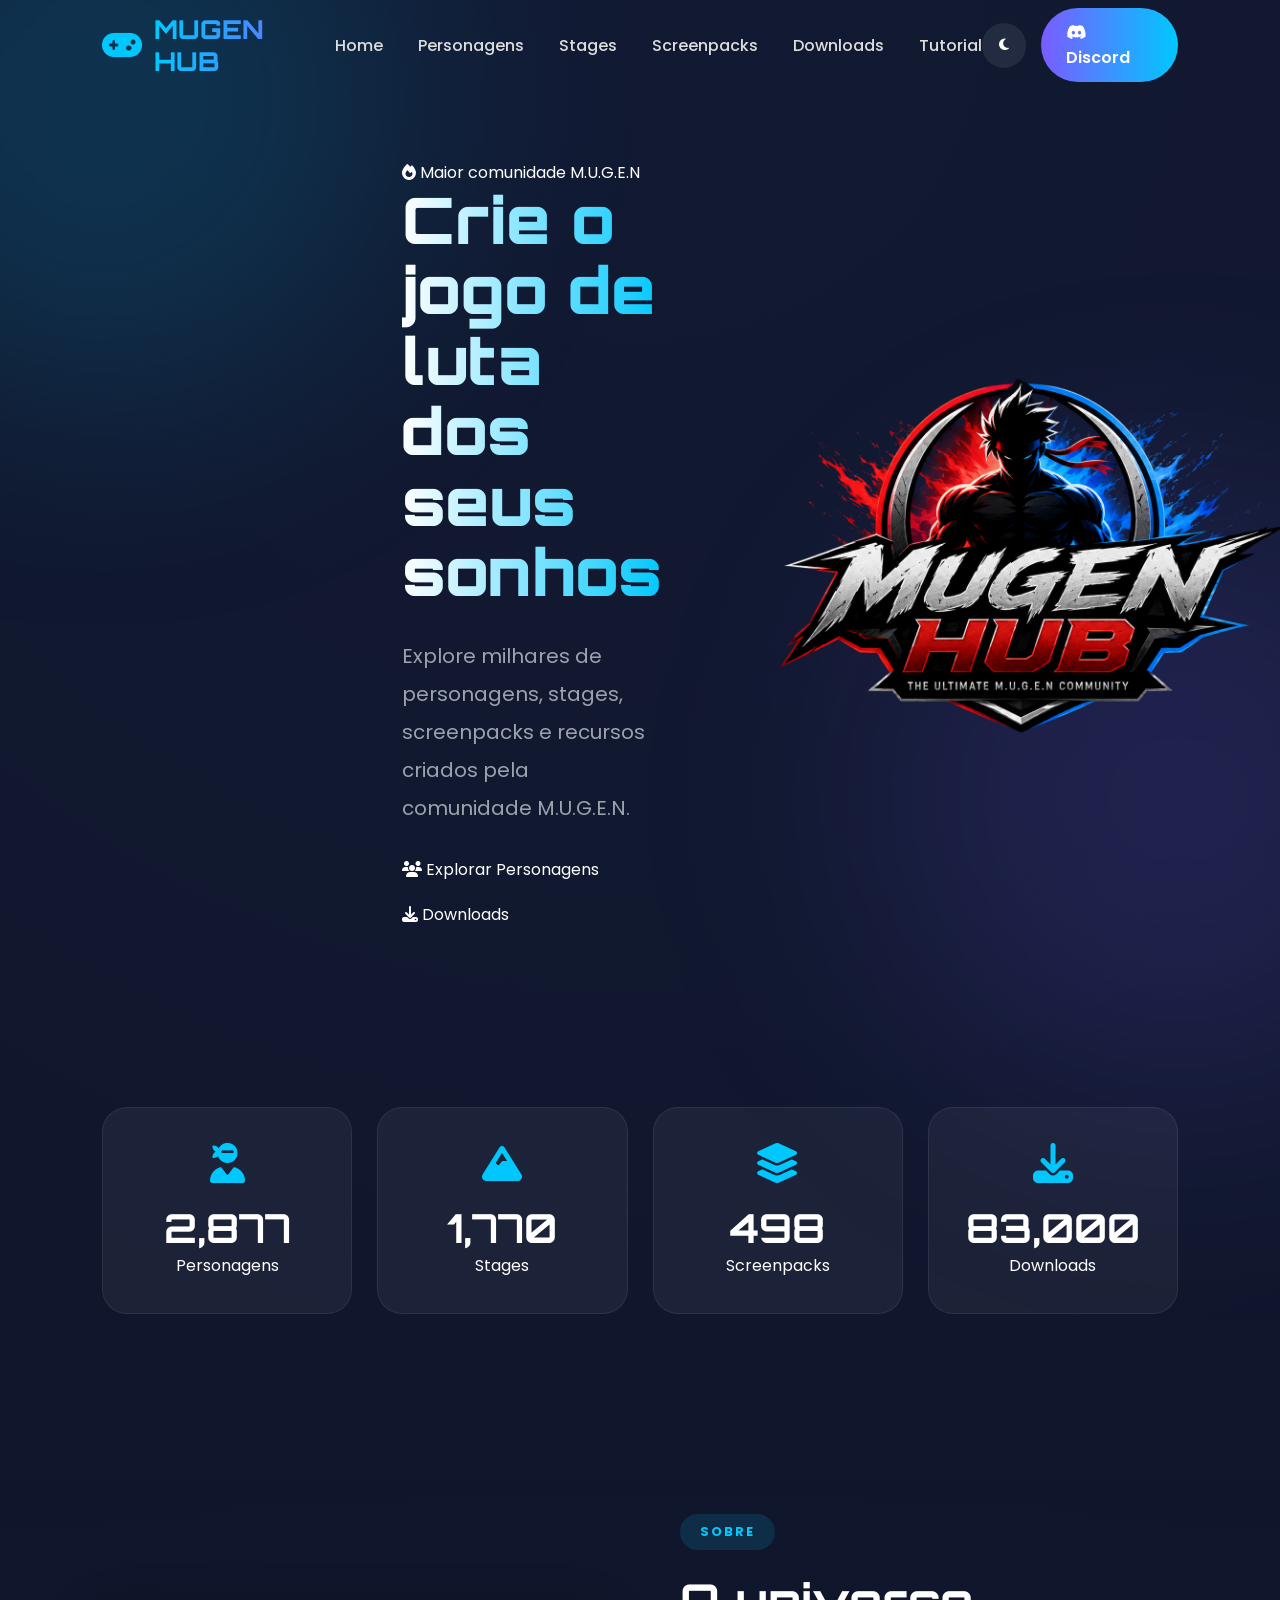
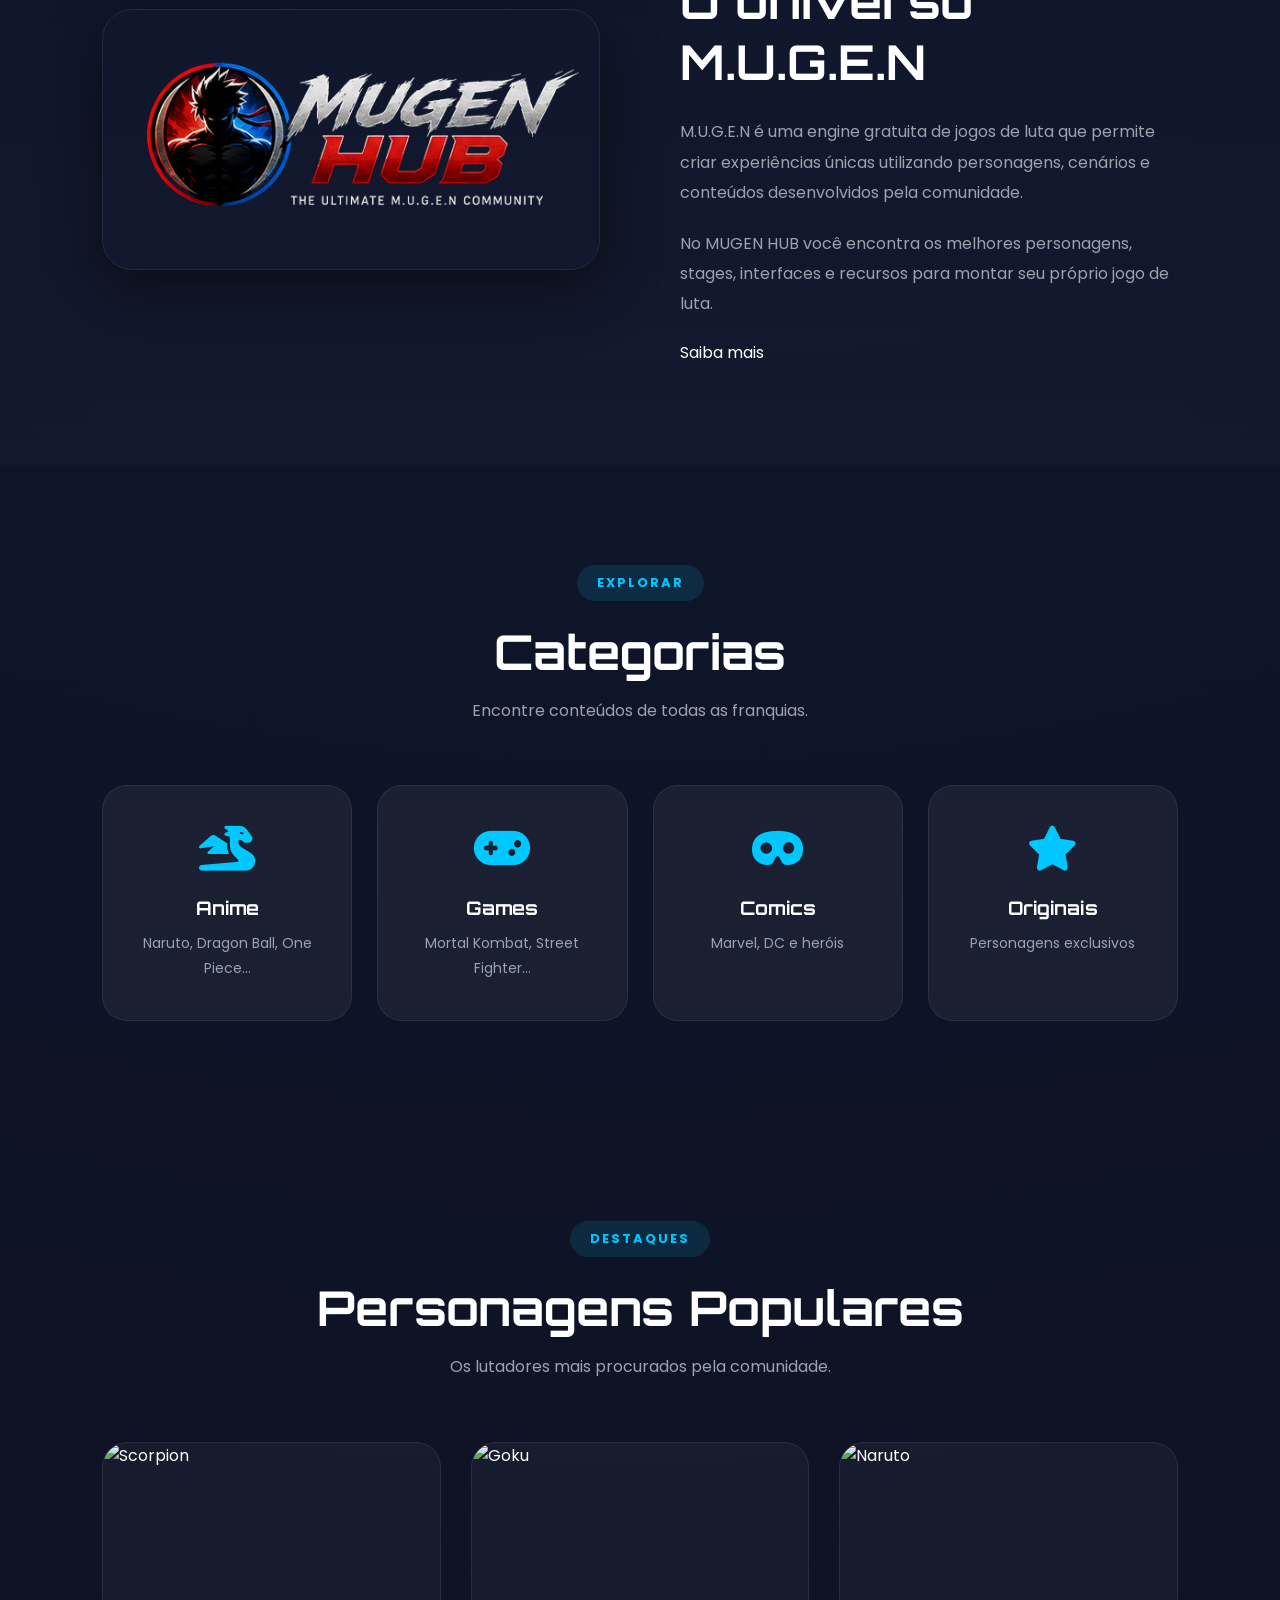
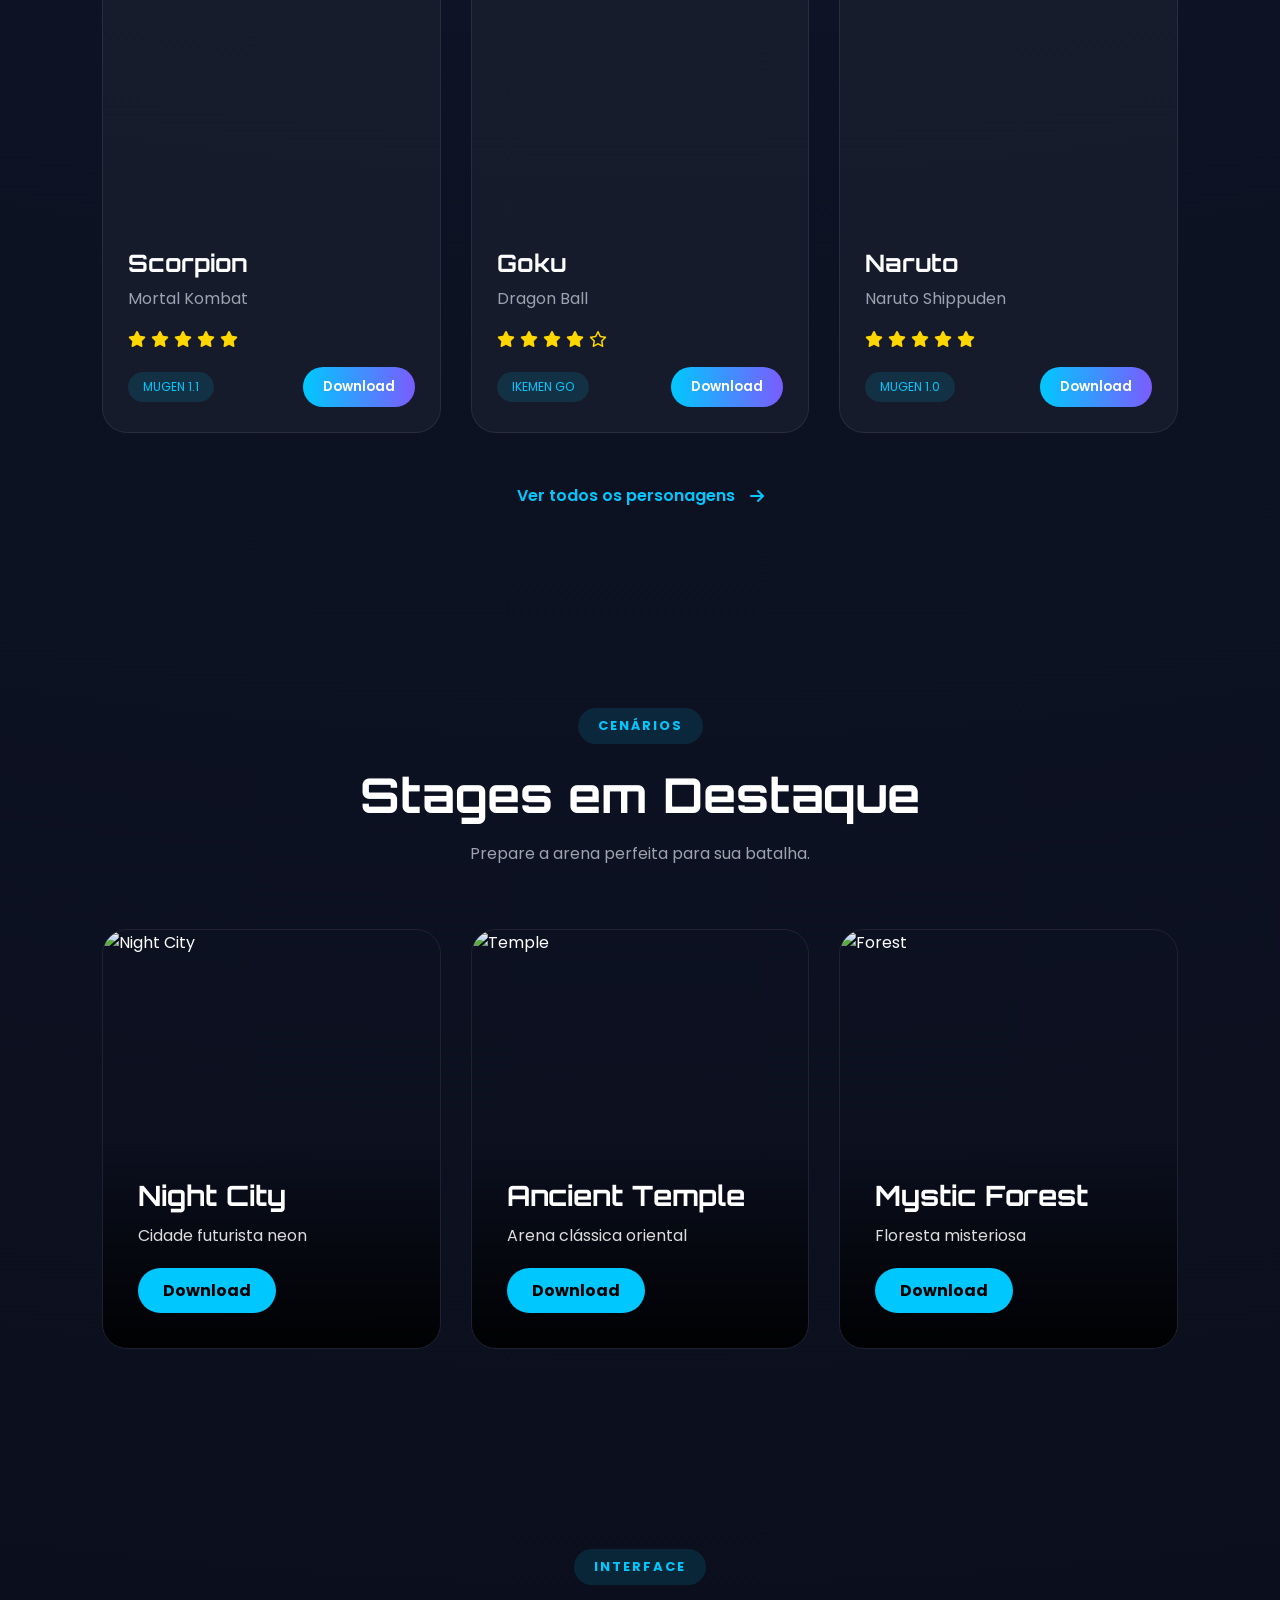
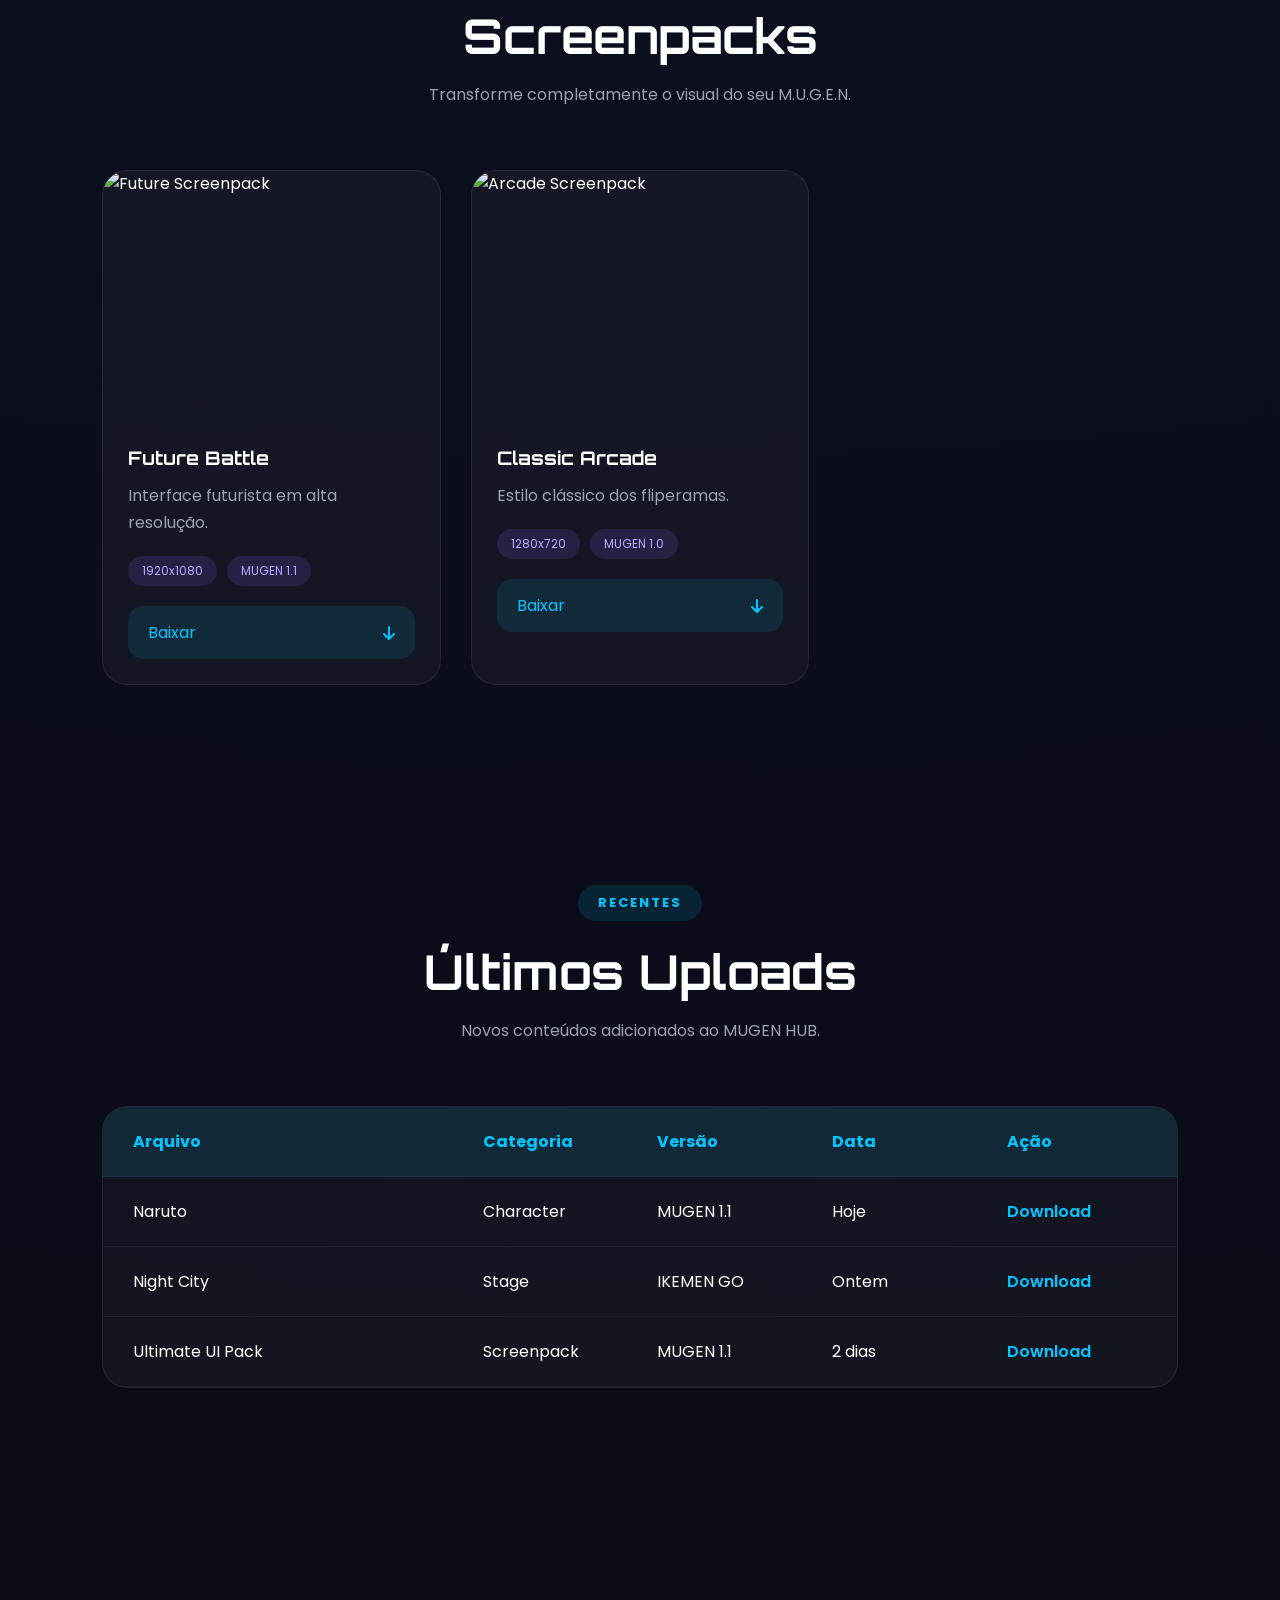
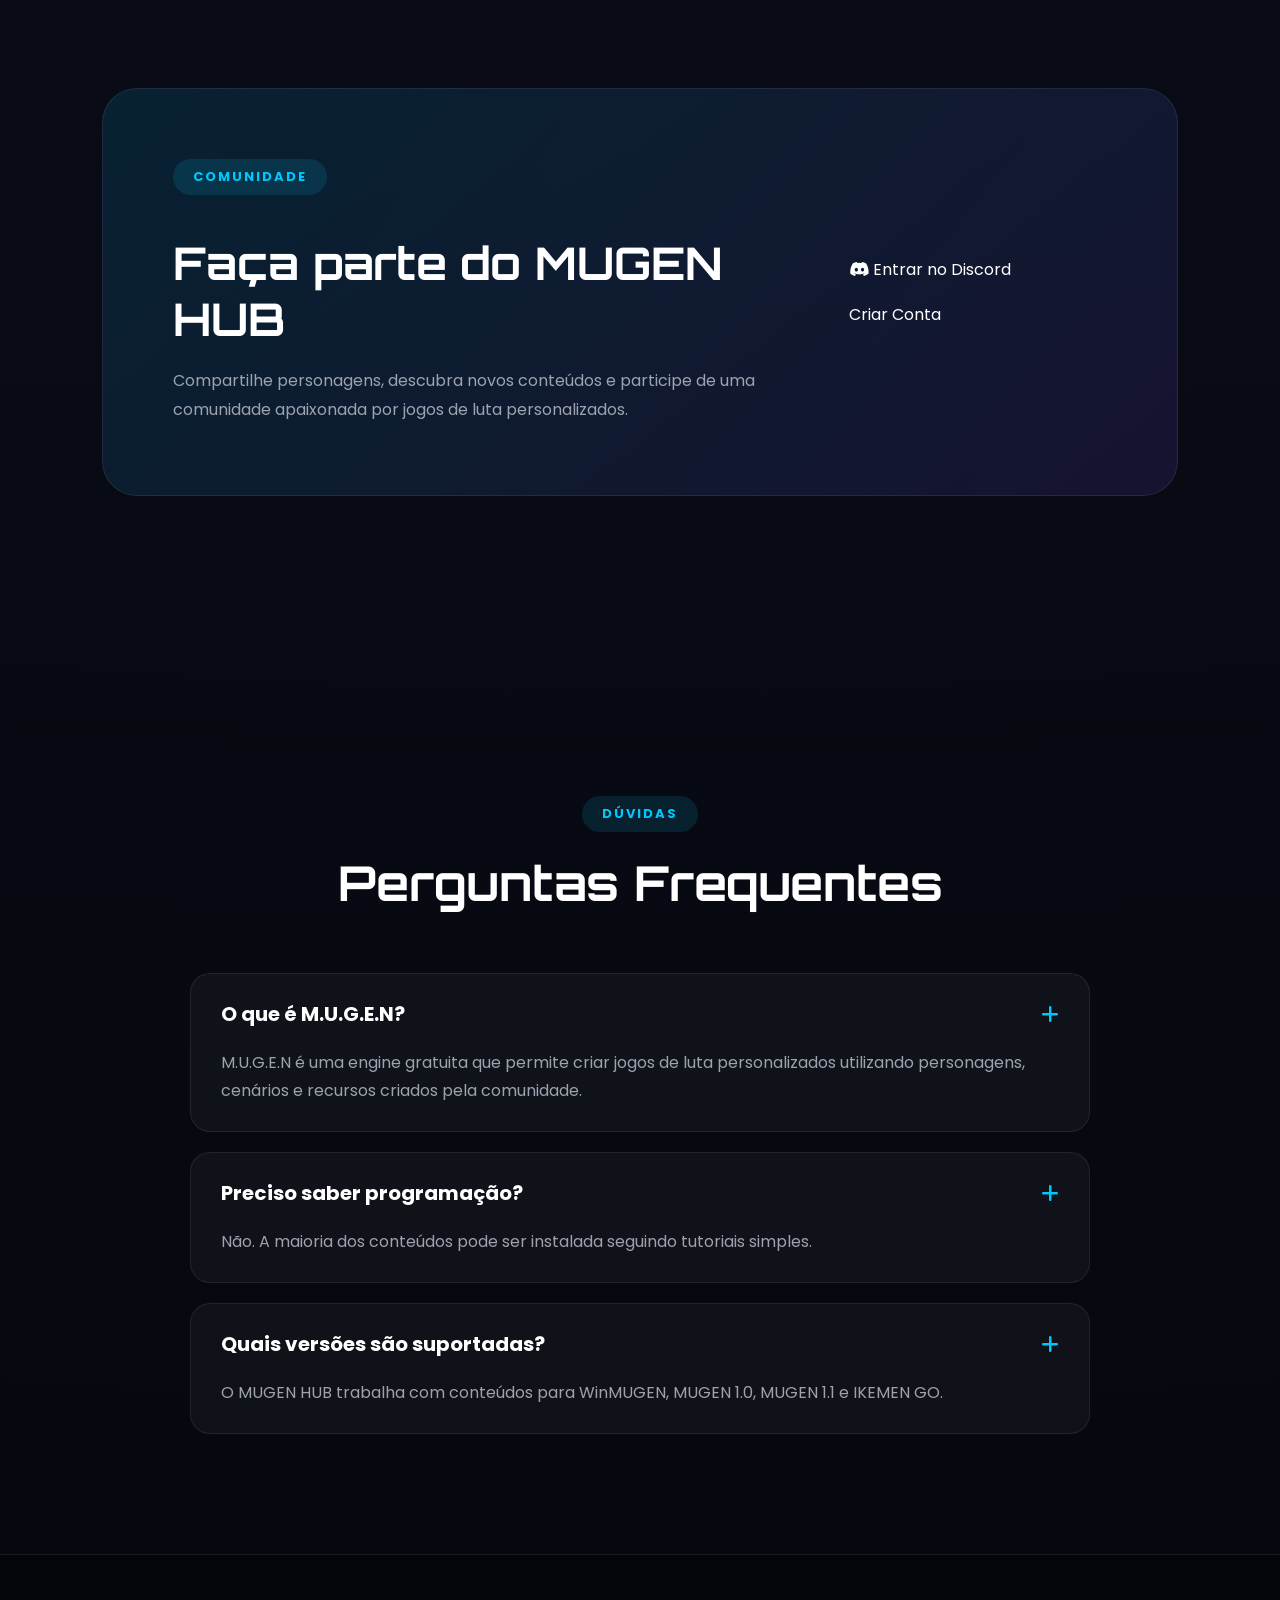
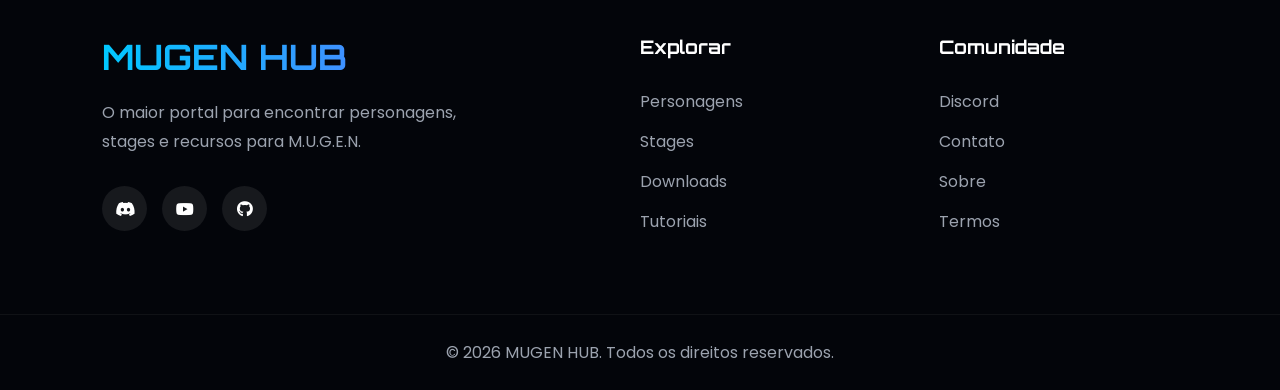
==== commit f29caa95: "Add files via upload" ====
--- a/index.html
+++ b/index.html
@@ -814,7 +814,7 @@
 <div class="card-image">
 
 
-<img src="assets/images/characters/scorpion.jpg"
+<img src="https://i.ytimg.com/vi/1zqShDsmyWA/hq720.jpg?sqp=-oaymwEhCK4FEIIDSFryq4qpAxMIARUAAAAAGAElAADIQj0AgKJD&rs=AOn4CLATE3Mb_TbqZSJC1xVFwHgxEsqzyQ"
 alt="Scorpion">
 
 
@@ -911,7 +911,7 @@
 <div class="card-image">
 
 
-<img src="assets/images/characters/goku.jpg"
+<img src="https://i.ytimg.com/vi/wuCMq5Z-Mao/hq720.jpg?sqp=-oaymwEhCK4FEIIDSFryq4qpAxMIARUAAAAAGAElAADIQj0AgKJD&rs=AOn4CLB_PF2azpYKBFQWFwqzHw1W-eM2OQ"
 alt="Goku">
 
 
@@ -1008,7 +1008,7 @@
 <div class="card-image">
 
 
-<img src="assets/images/characters/naruto.jpg"
+<img src="https://i.ytimg.com/vi/FnyWyoNvAjg/hq720.jpg?sqp=-oaymwEhCK4FEIIDSFryq4qpAxMIARUAAAAAGAElAADIQj0AgKJD&rs=AOn4CLBtqt1tD8NHen2_FbrUkWmiZ5Zr1Q"
 alt="Naruto">
 
 
@@ -1167,7 +1167,7 @@
 <div class="stage-card">
 
 
-<img src="assets/images/stages/city.jpg"
+<img src="https://64.media.tumblr.com/7c7caac29a3240aead04e44c5bfee7f9/5c8b3d3ae142bd31-31/s540x810/23cf3fc4d5a1c9f0c1b3c99f539db1ba365c8f76.gif"
 alt="Night City">
 
 
@@ -1210,7 +1210,7 @@
 <div class="stage-card">
 
 
-<img src="assets/images/stages/temple.jpg"
+<img src="https://cdnb.artstation.com/p/assets/images/images/025/029/681/original/mathieu-chauderlot-roomgif-200.gif?1584365593"
 alt="Temple">
 
 
@@ -1253,7 +1253,7 @@
 <div class="stage-card">
 
 
-<img src="assets/images/stages/forest.jpg"
+<img src="https://i.imgur.com/NW0mK39.gif"
 alt="Forest">
 
 
@@ -1338,7 +1338,7 @@
 <div class="screenpack-card">
 
 
-<img src="assets/images/screenpacks/future.jpg"
+<img src="https://2img.net/i.imgur.com/71wsukY.gif"
 alt="Future Screenpack">
 
 
@@ -1398,7 +1398,7 @@
 <div class="screenpack-card">
 
 
-<img src="assets/images/screenpacks/arcade.jpg"
+<img src="https://image.ibb.co/iVcOAo/anigif.gif"
 alt="Arcade Screenpack">
 
 
@@ -1555,7 +1555,7 @@
 
 <span>
 
-Ryu Street Fighter
+Naruto
 
 </span>
 
@@ -1600,7 +1600,7 @@
 
 <span>
 
-Cyber Arena
+Night City
 
 </span>
 
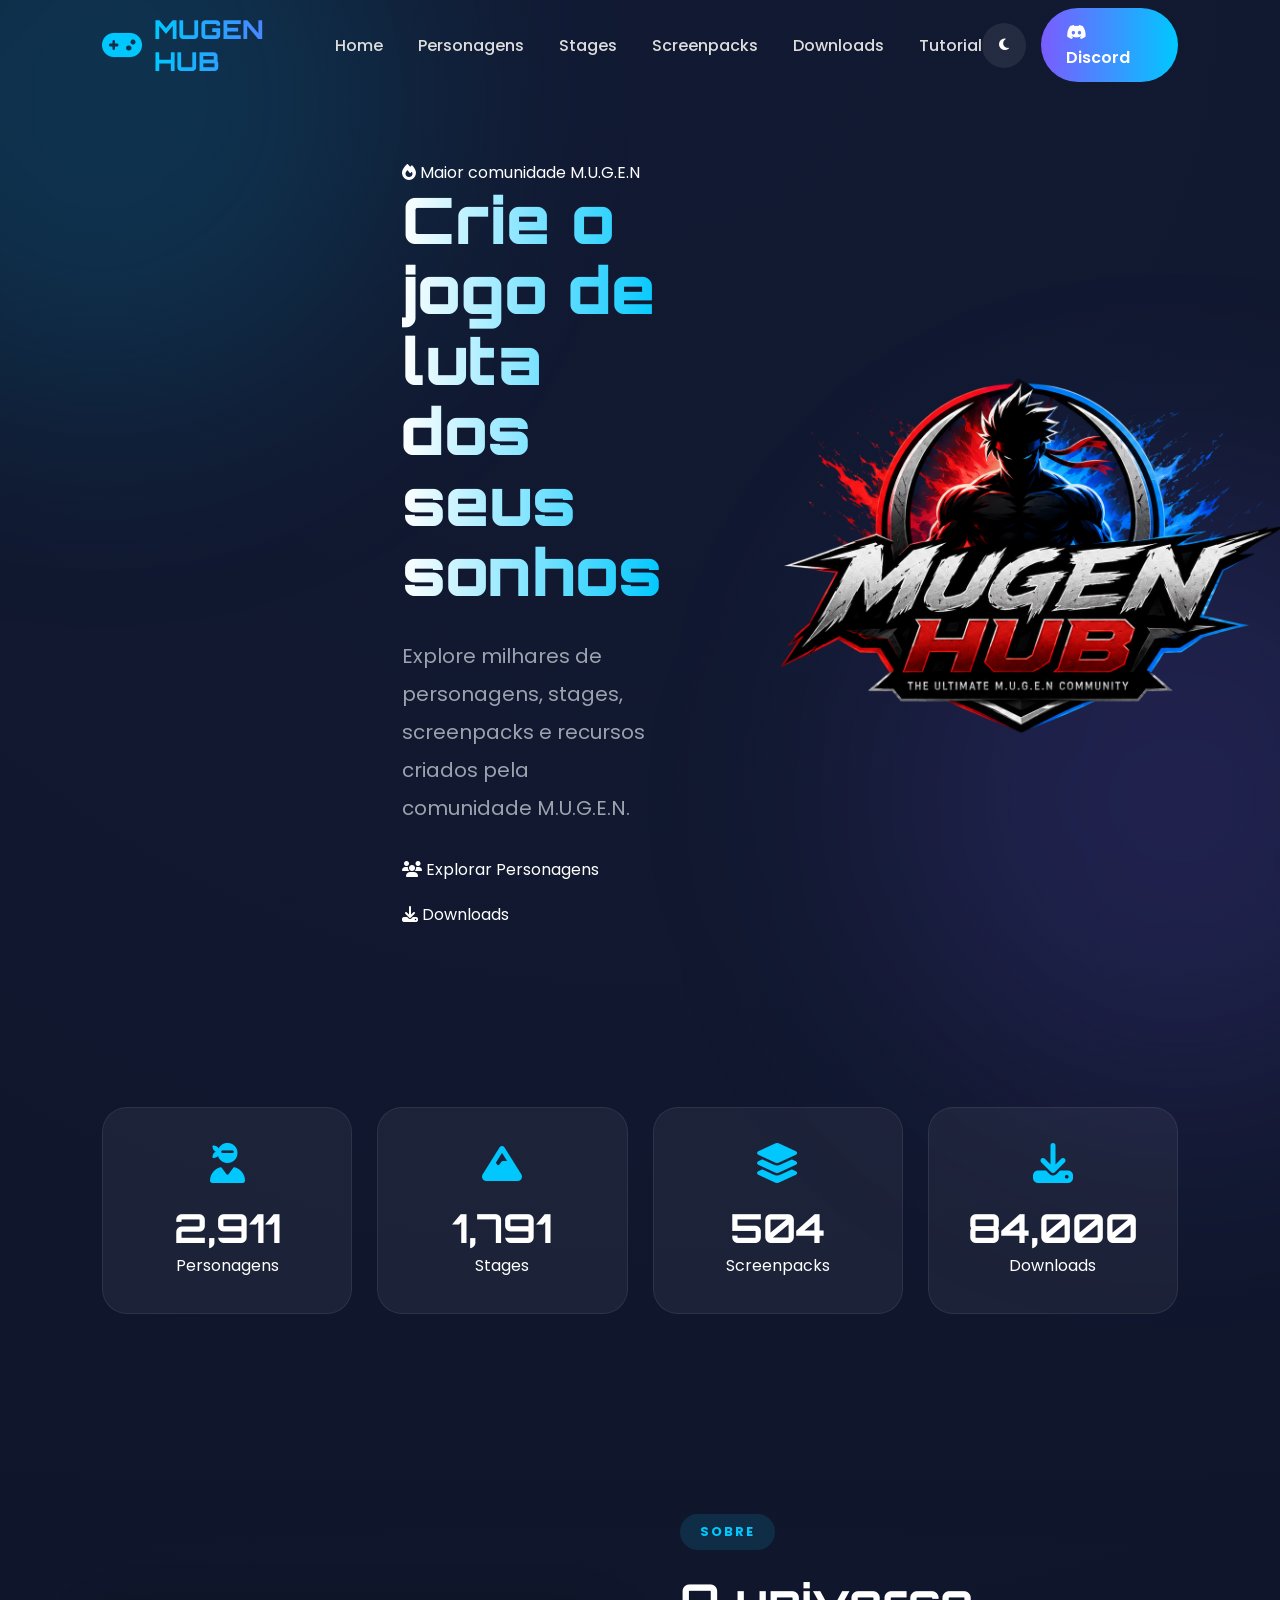
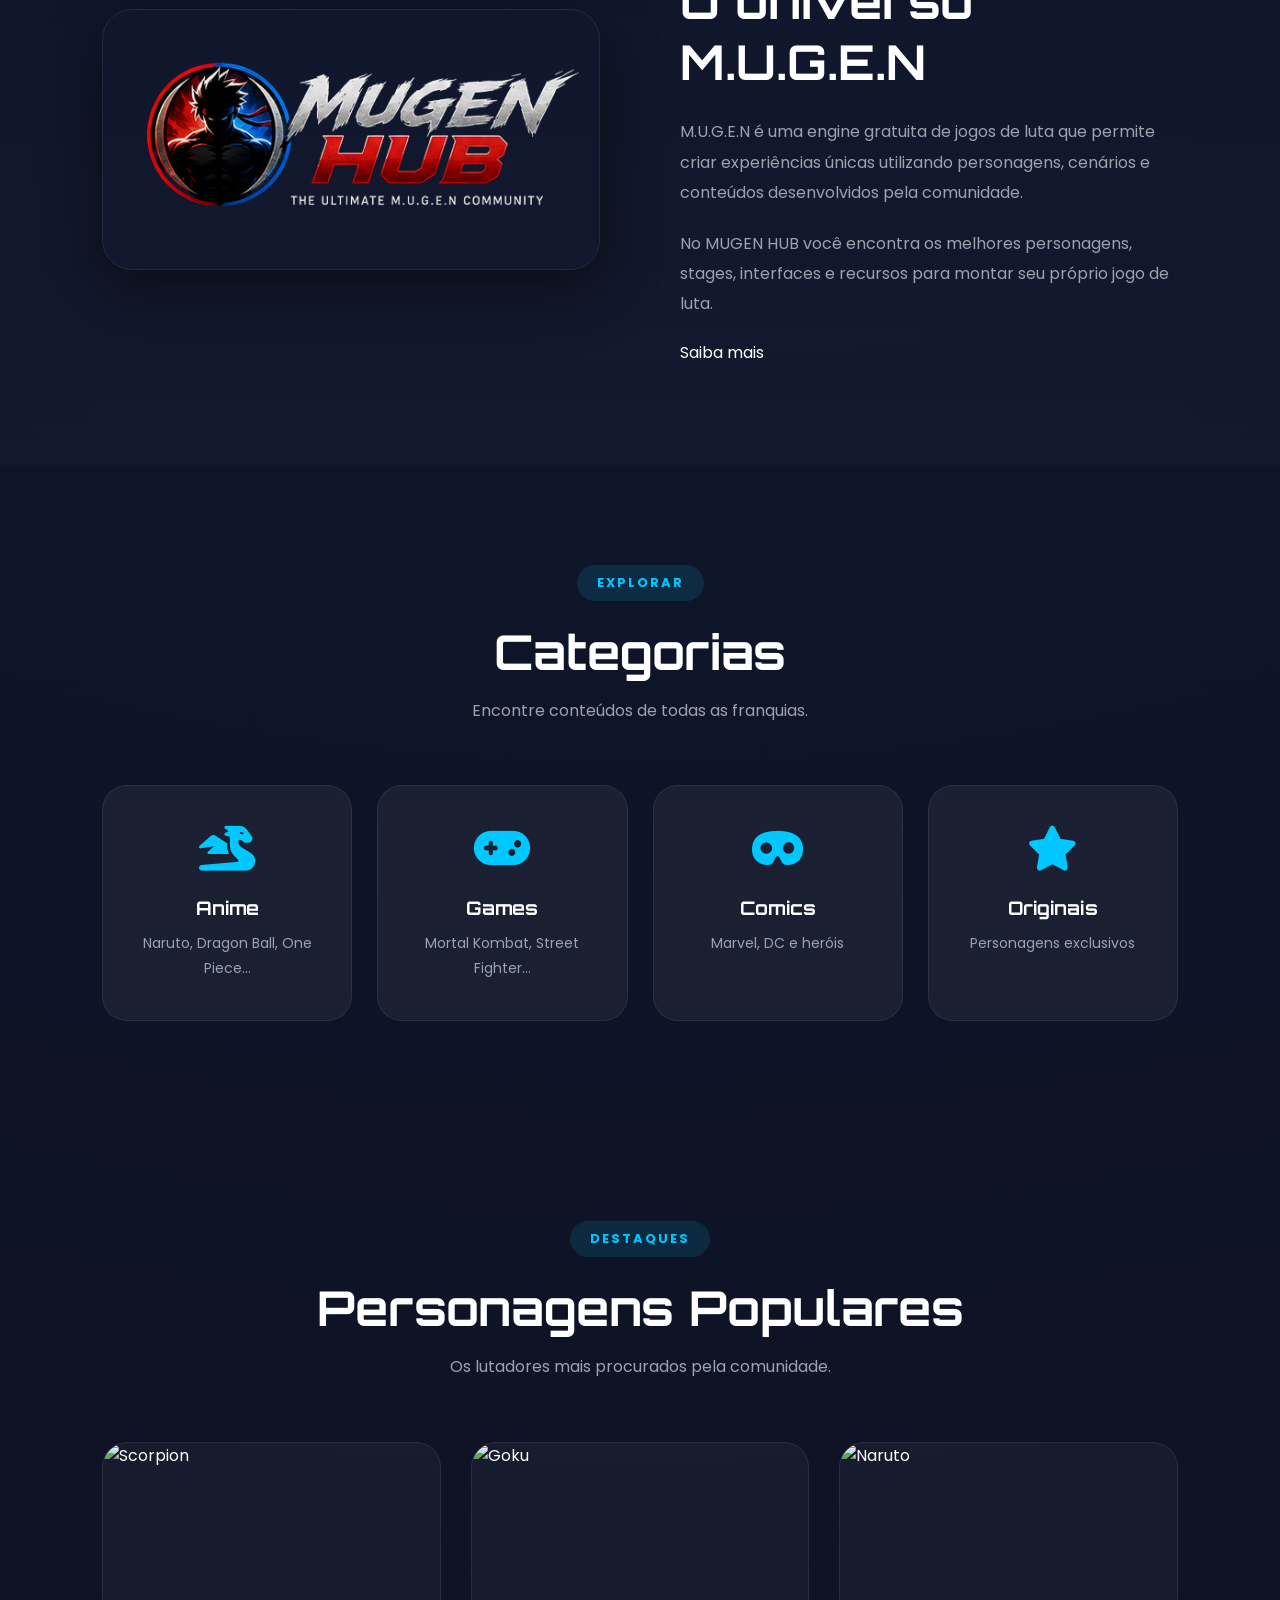
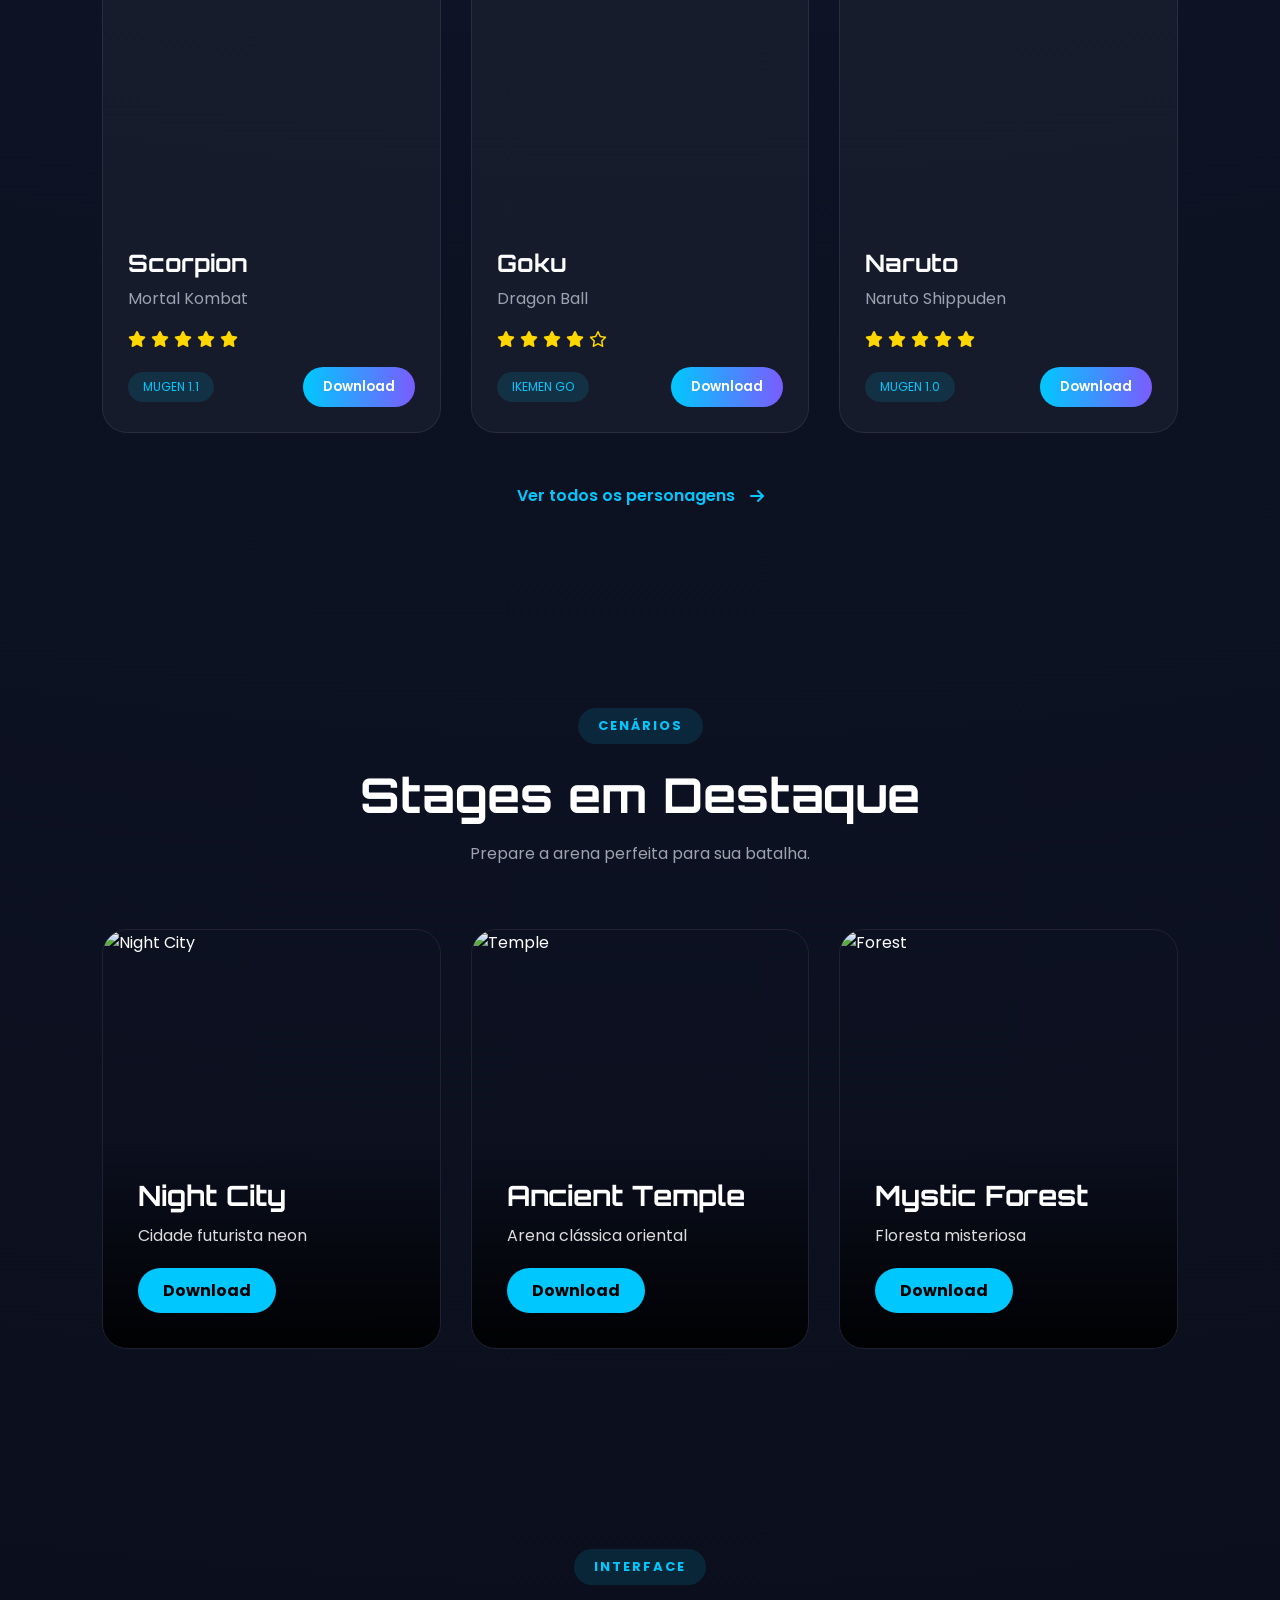
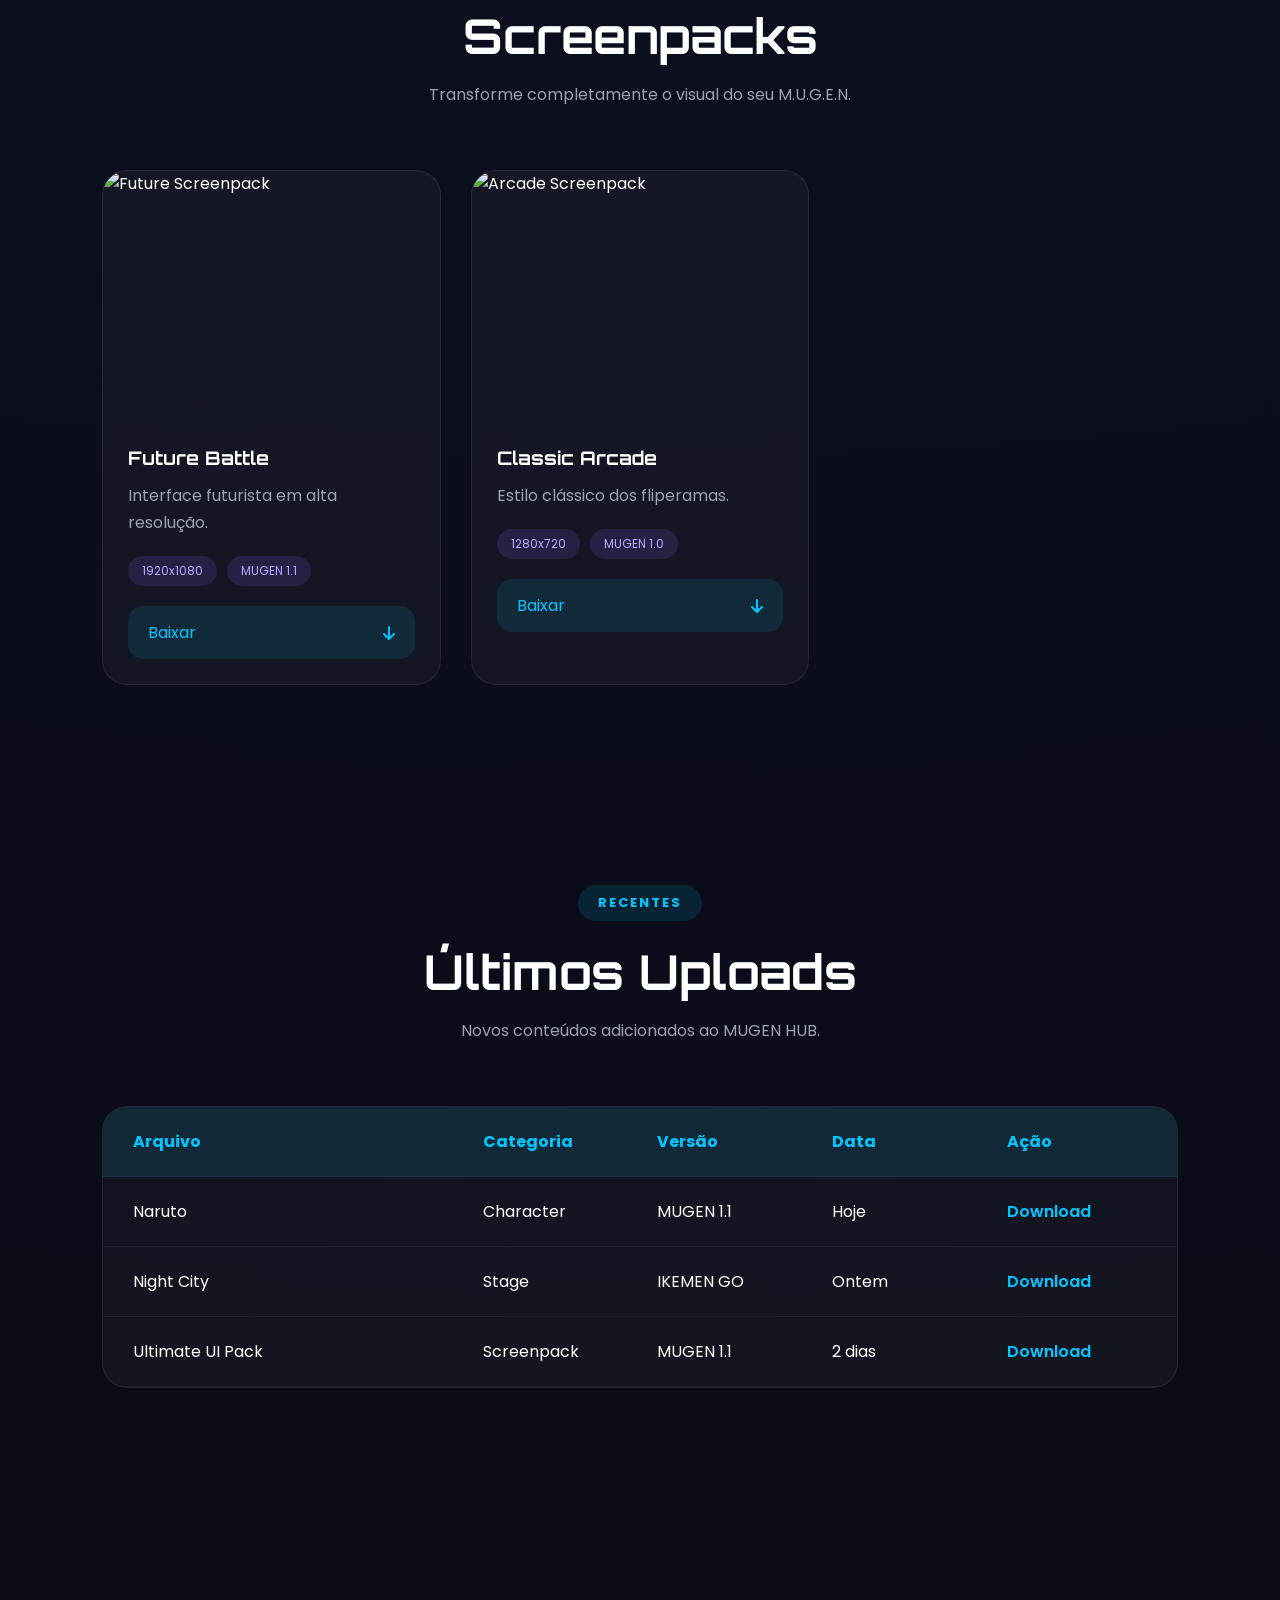
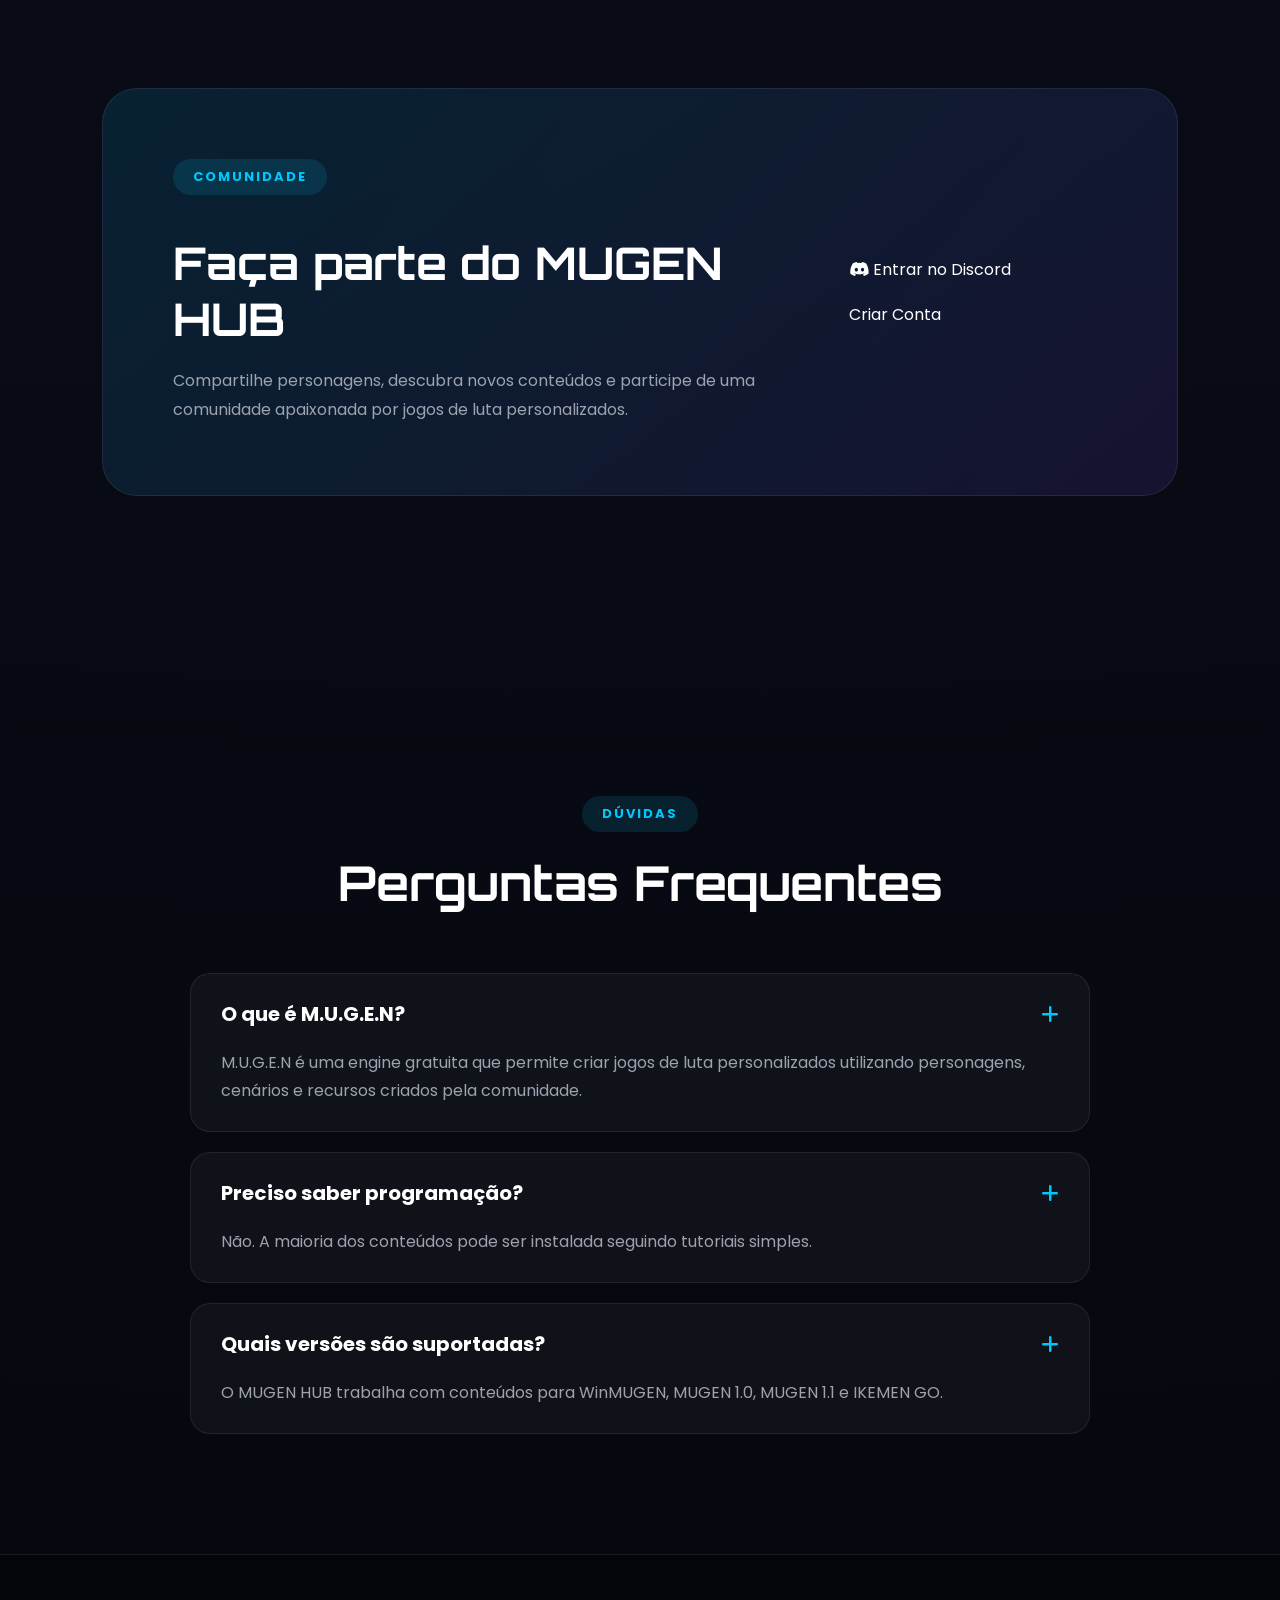
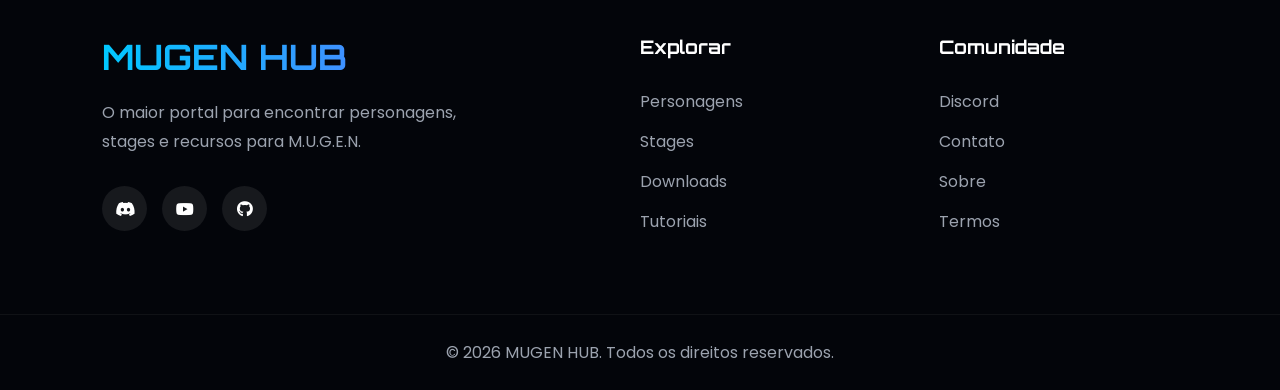
==== commit 2c3bc4ef: "Update index.html" ====
--- a/index.html
+++ b/index.html
@@ -1959,14 +1959,58 @@
 </a>
 
 
+<a href="https://github.com/MrMadaraUchiha667/Mugen-HUB">
+
+<i class="fa-brands fa-github"></i>
+
+</a>
+
+
+</div>
+
+
+</div>
+
+
+
+
+
+<div class="footer-column">
+
+
+<h3>
+
+Explorar
+
+</h3>
+
+
 <a href="#">
 
-<i class="fa-brands fa-github"></i>
-
-</a>
-
-
-</div>
+Personagens
+
+</a>
+
+
+<a href="#">
+
+Stages
+
+</a>
+
+
+<a href="#">
+
+Downloads
+
+</a>
+
+
+<a href="#">
+
+Tutoriais
+
+</a>
 
 
 </div>
@@ -1980,78 +2024,34 @@
 
 <h3>
 
-Explorar
+Comunidade
 
 </h3>
 
 
 <a href="#">
 
-Personagens
+Discord
 
 </a>
 
 
 <a href="#">
 
-Stages
+Contato
 
 </a>
 
 
 <a href="#">
 
-Downloads
+Sobre
 
 </a>
 
 
 <a href="#">
 
-Tutoriais
-
-</a>
-
-
-</div>
-
-
-
-
-
-<div class="footer-column">
-
-
-<h3>
-
-Comunidade
-
-</h3>
-
-
-<a href="#">
-
-Discord
-
-</a>
-
-
-<a href="#">
-
-Contato
-
-</a>
-
-
-<a href="#">
-
-Sobre
-
-</a>
-
-
-<a href="#">
-
 Termos
 
 </a>
@@ -2131,4 +2131,4 @@
 </body>
 
 
-</html>+</html>
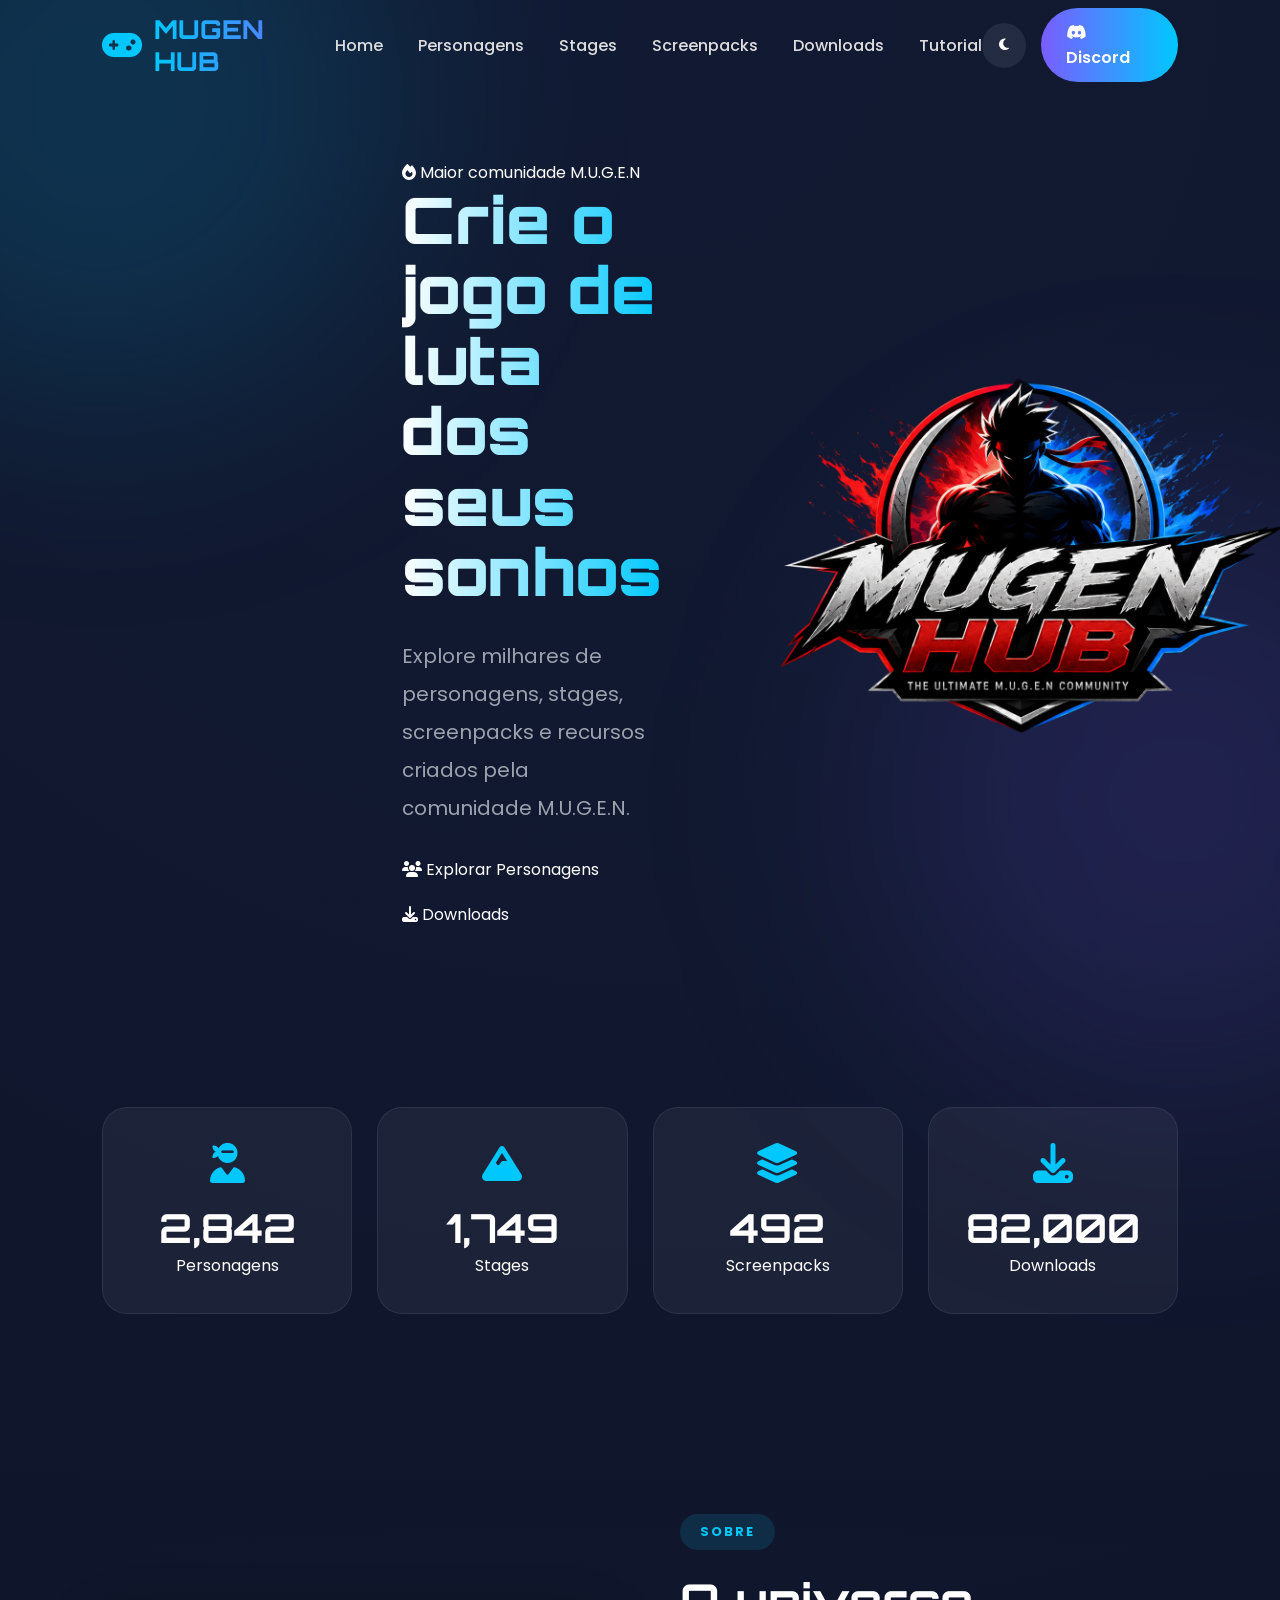
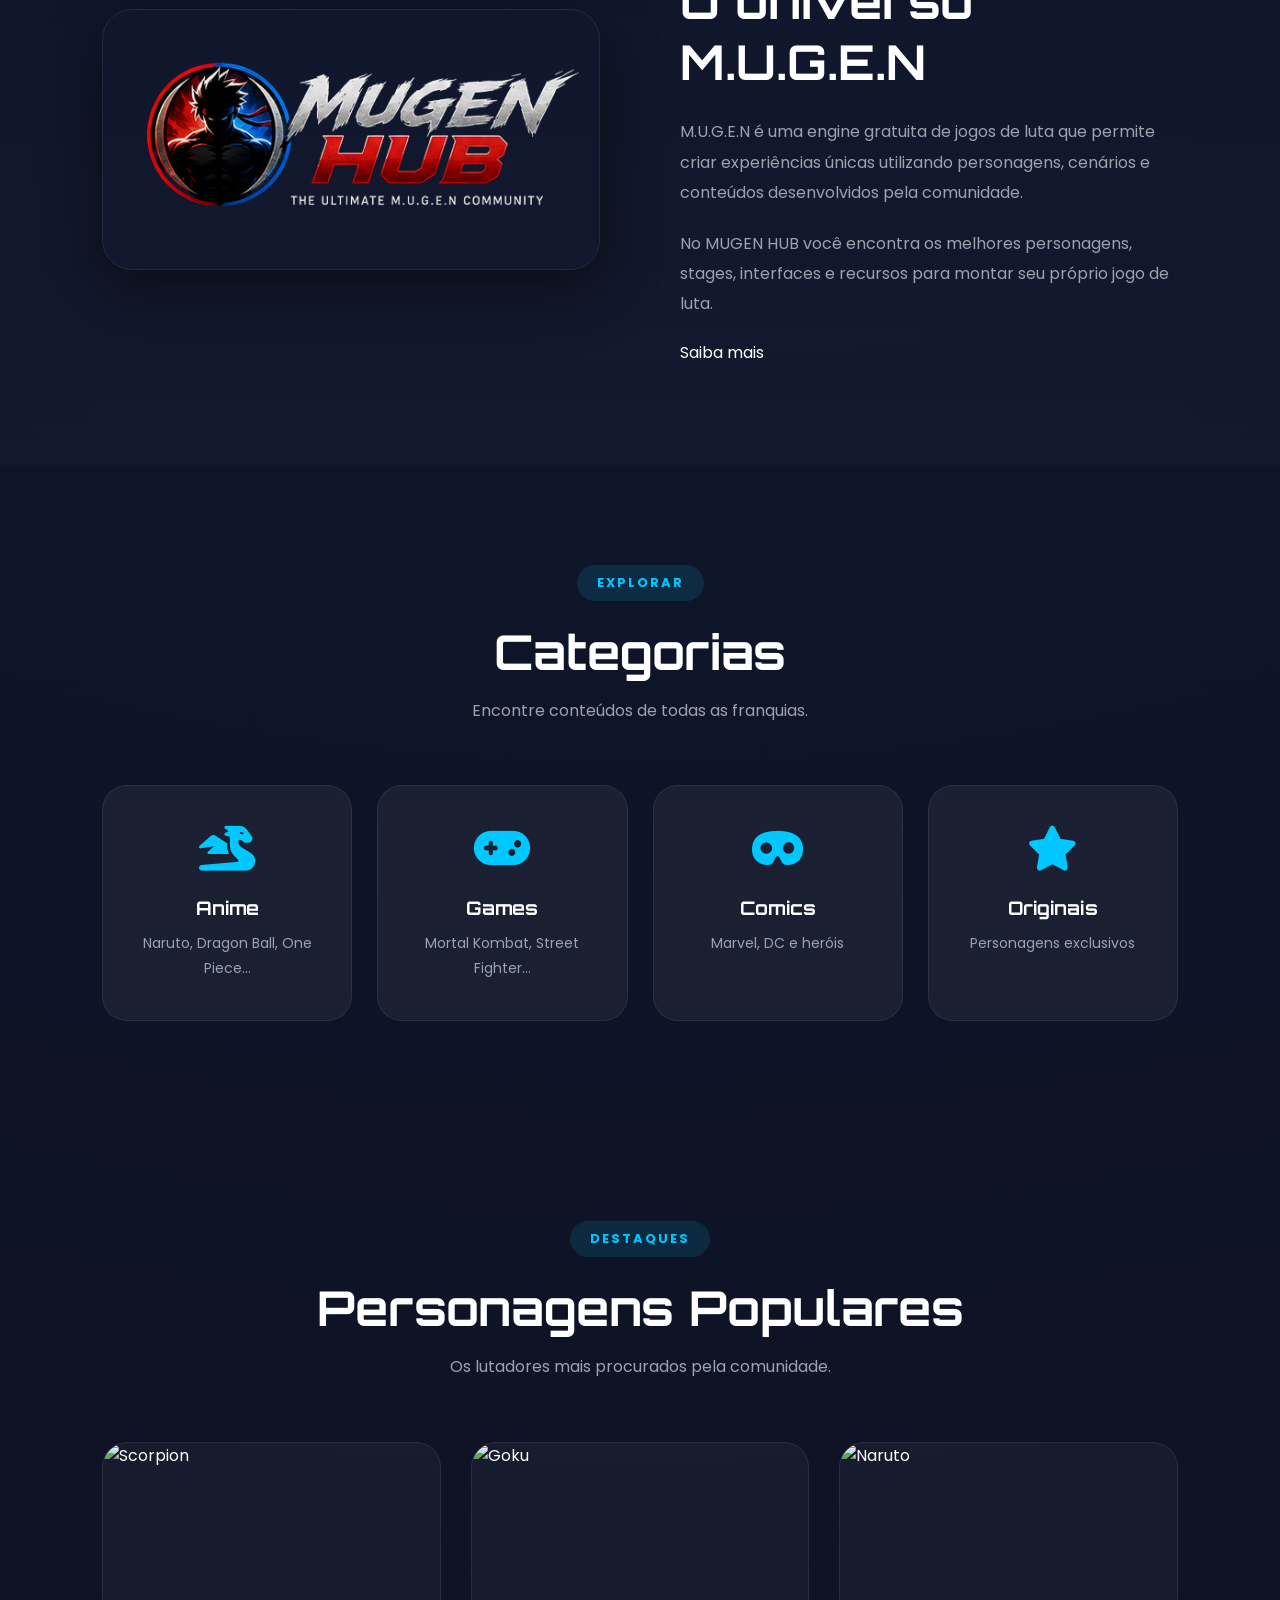
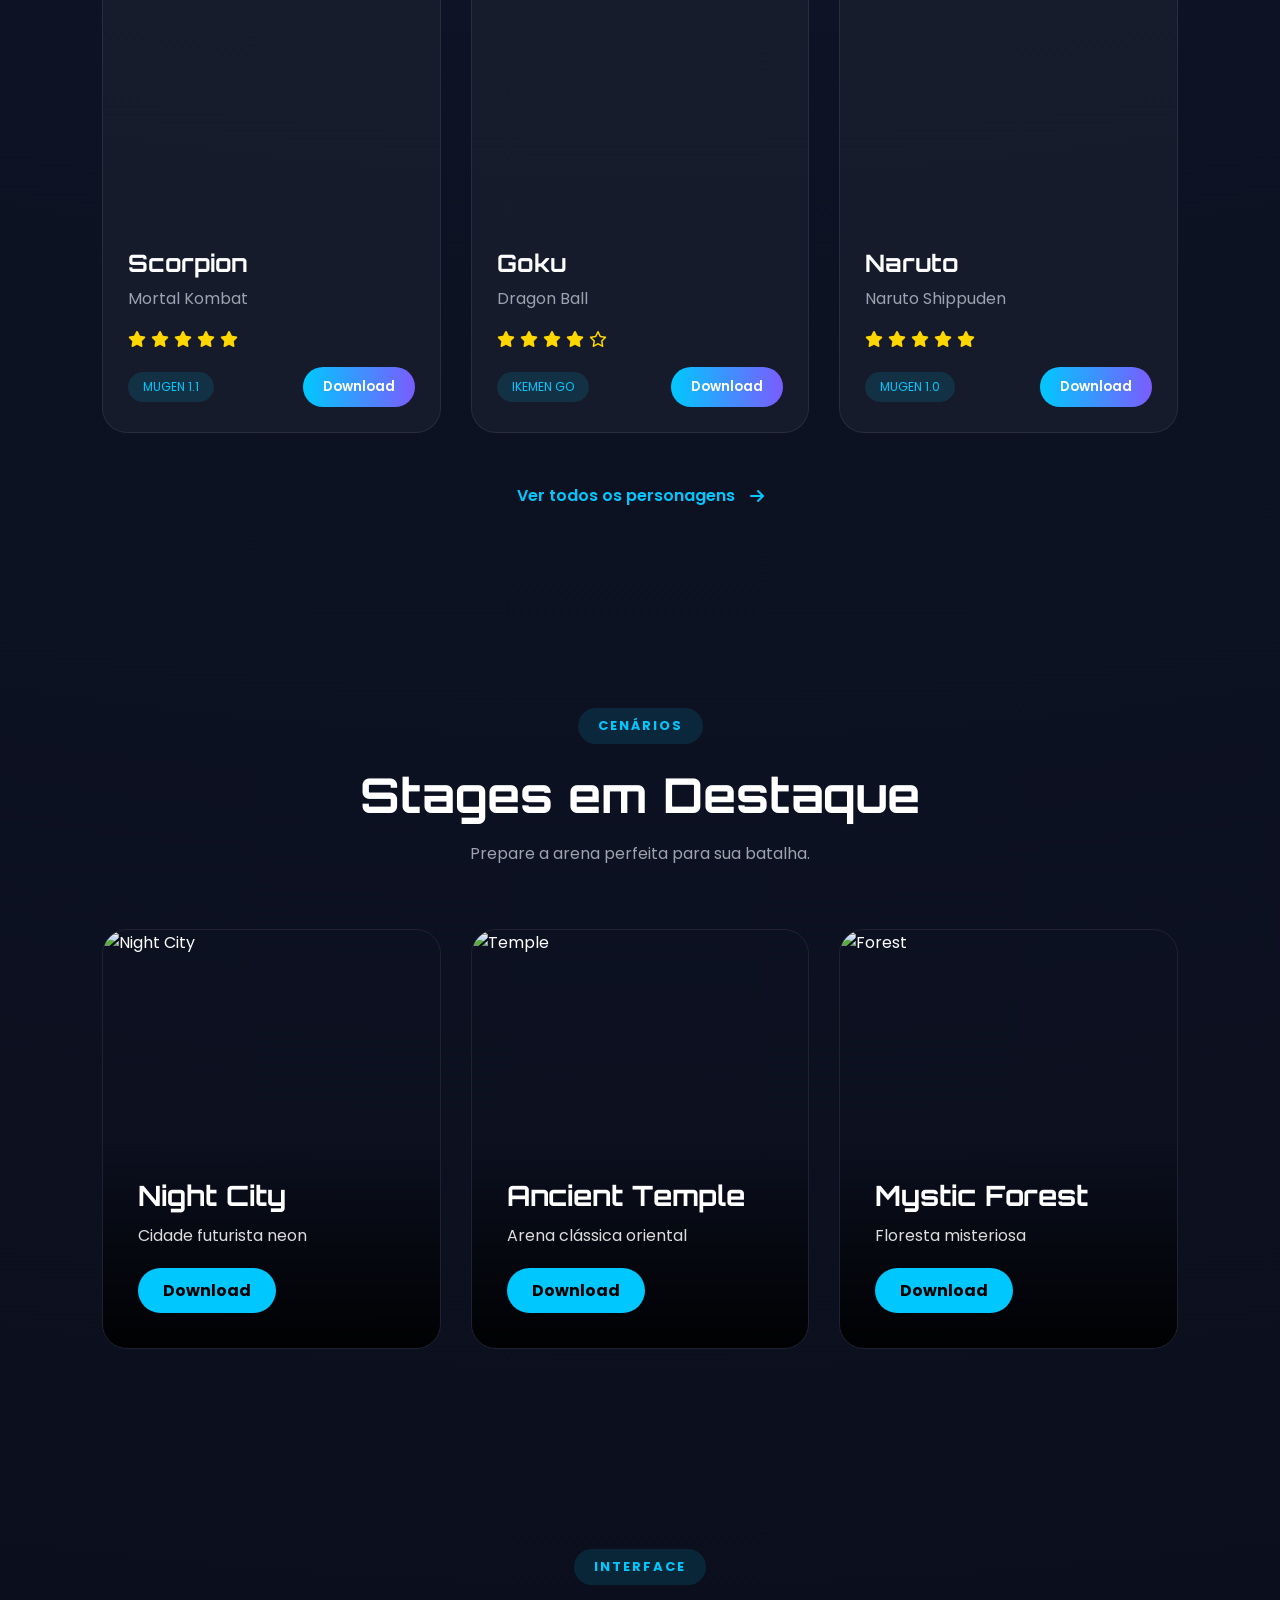
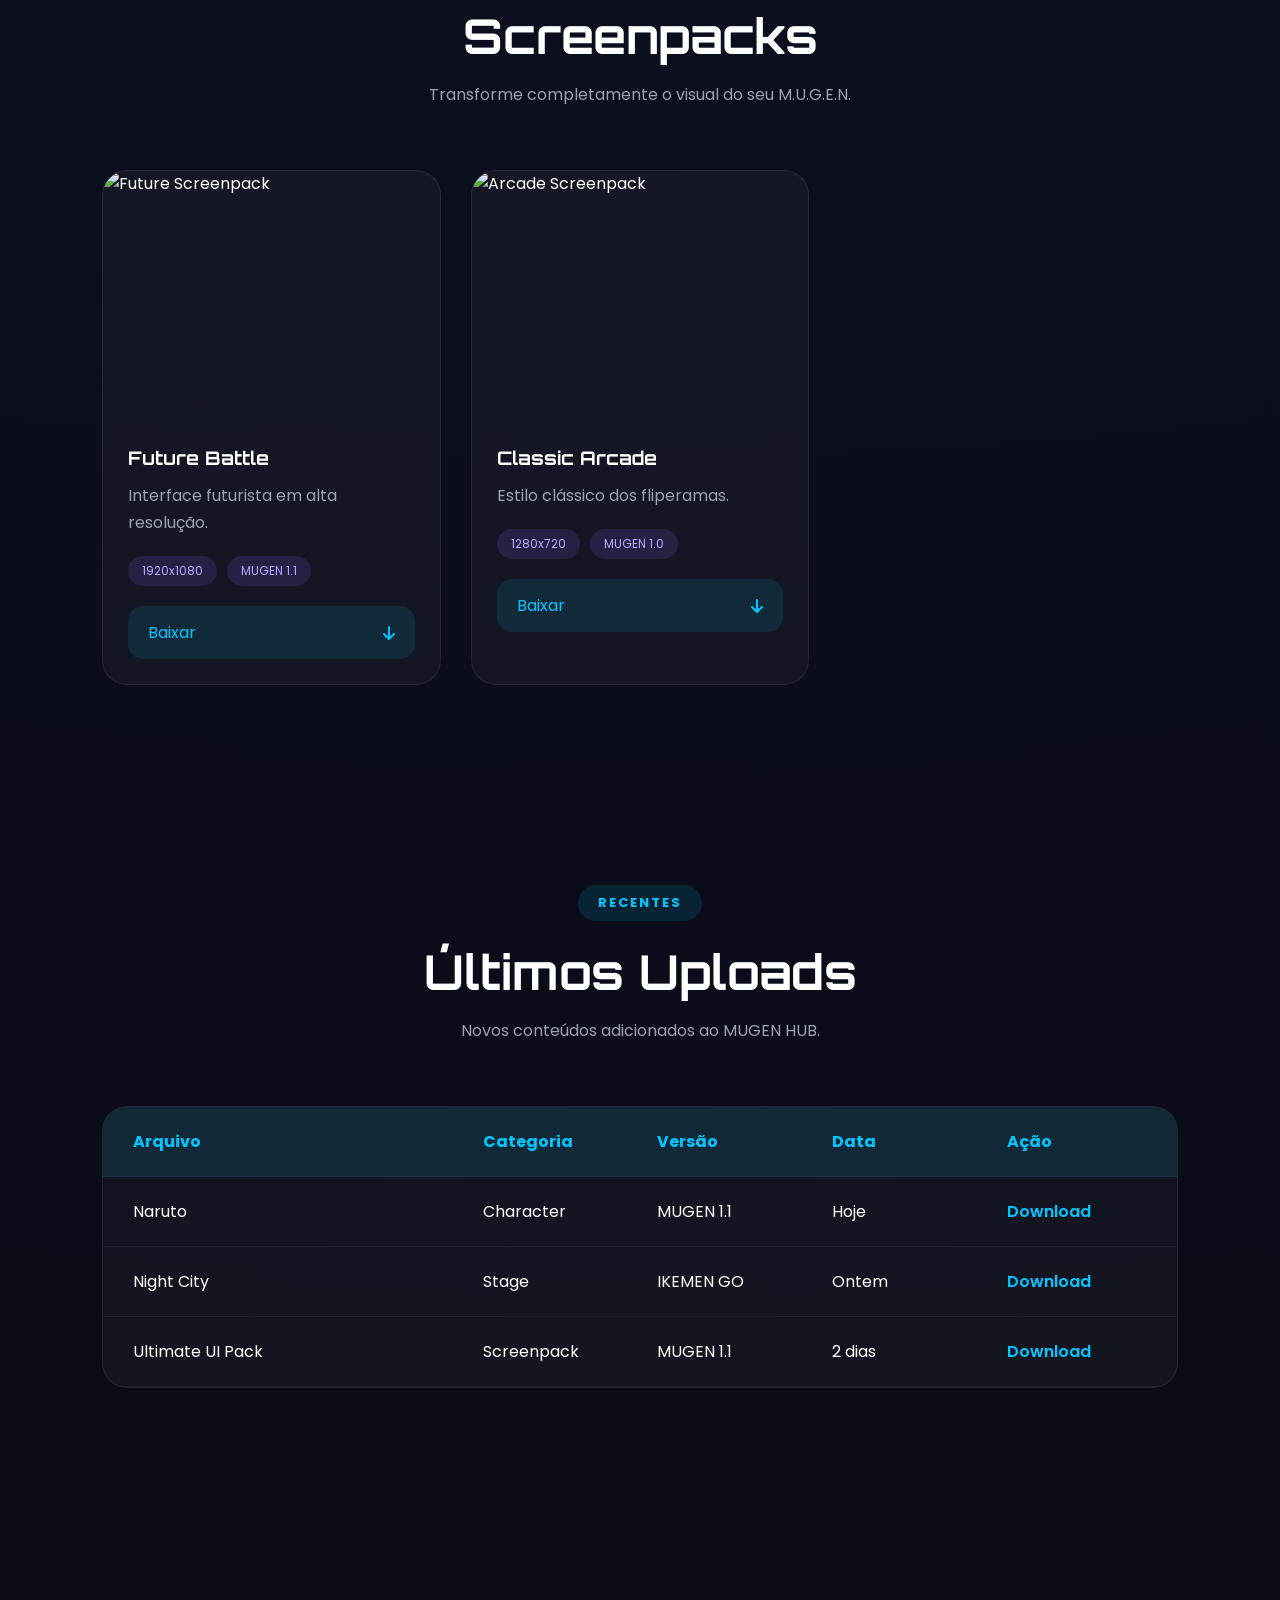
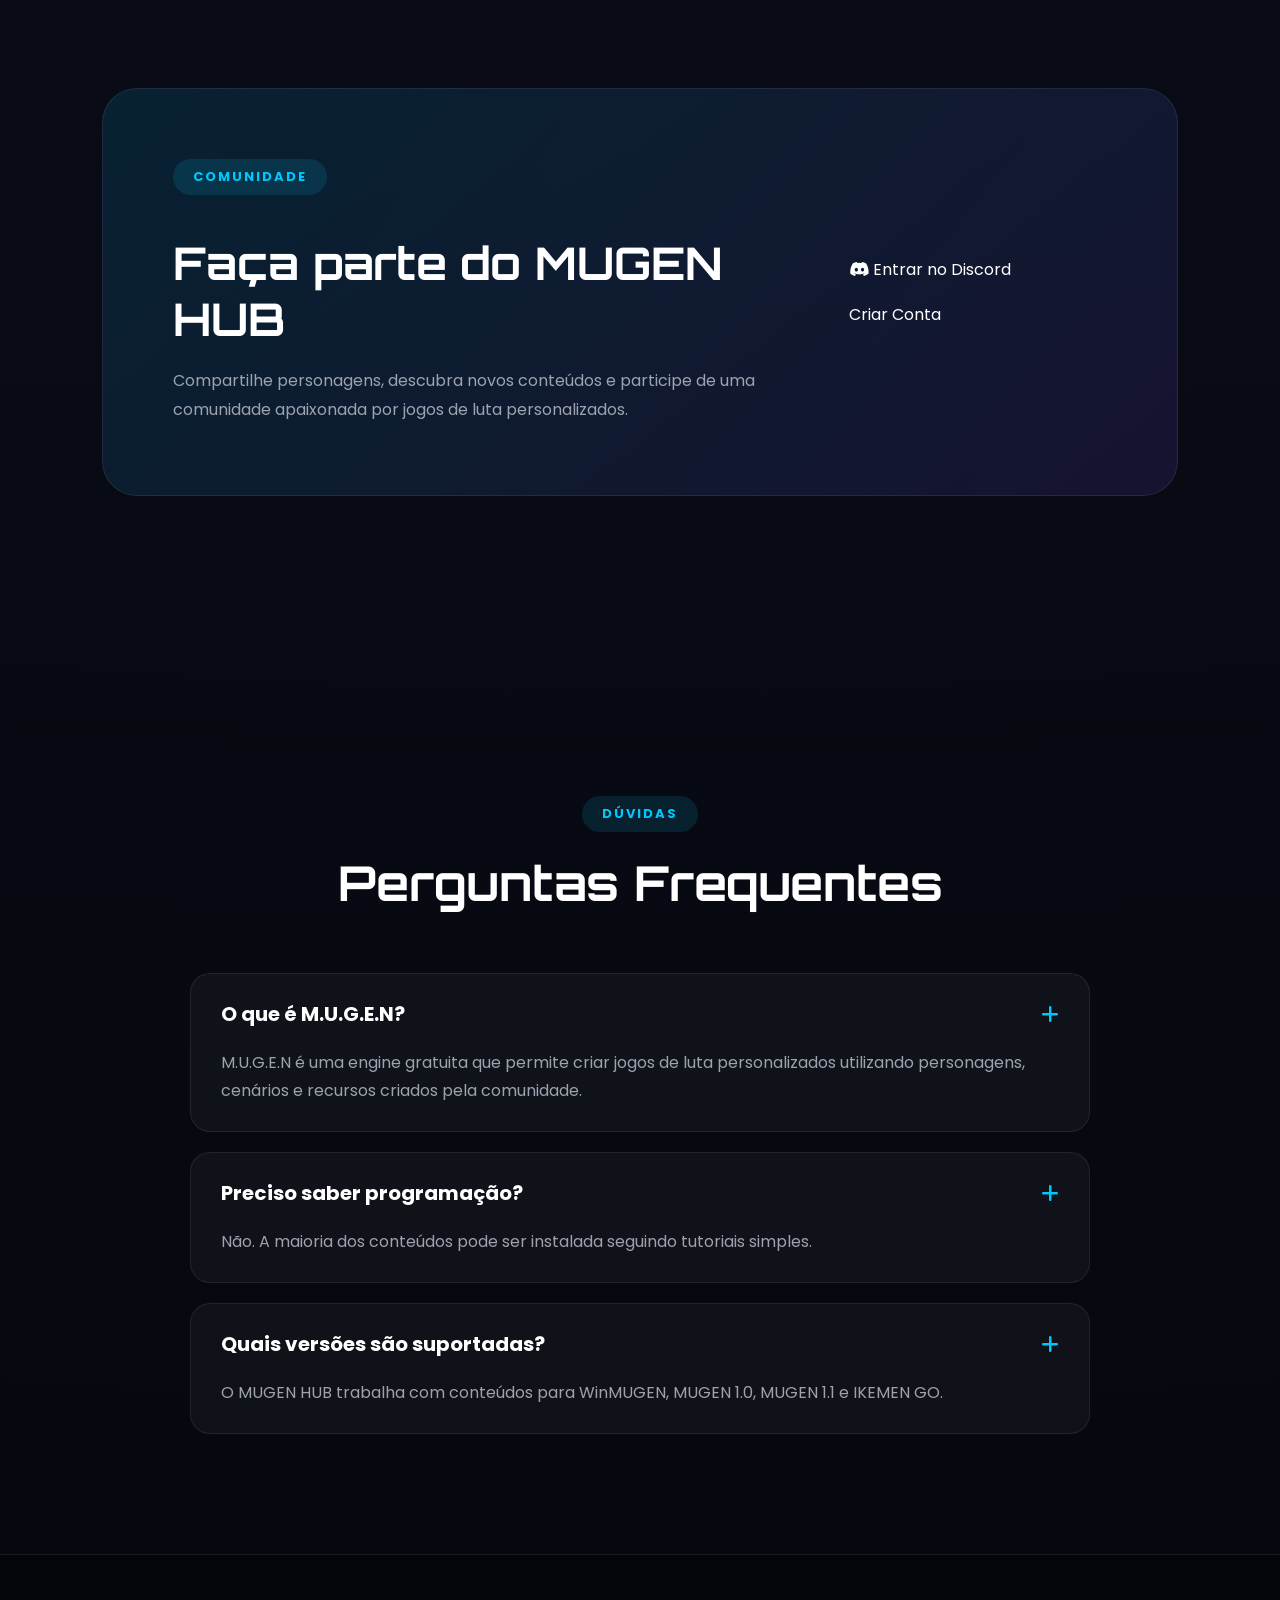
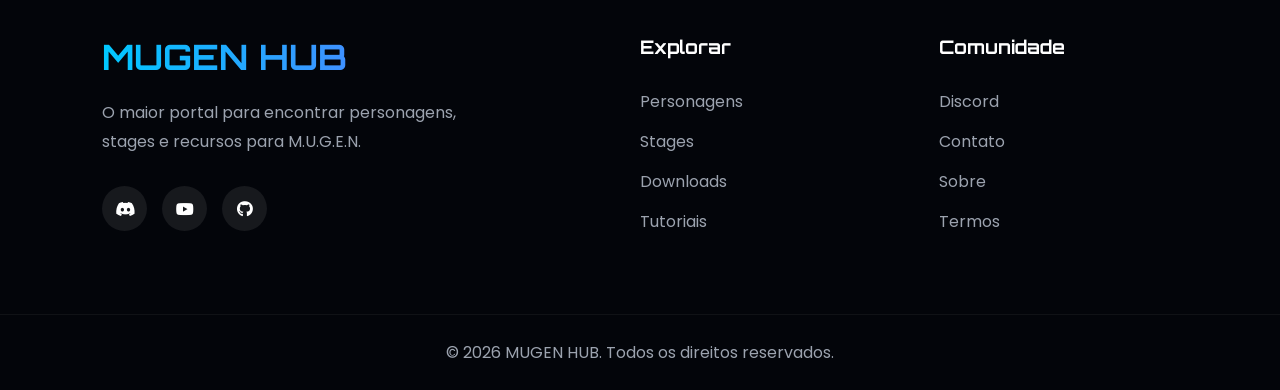
==== commit 8e55ae17: "Update index.html" ====
--- a/index.html
+++ b/index.html
@@ -1945,28 +1945,72 @@
 <div class="social-links">
 
 
+<a href="https://discord.com/invite/7Vpcf3bm7p">
+
+<i class="fa-brands fa-discord"></i>
+
+</a>
+
+
+<a href="https://www.youtube.com/@PixelCraftStudioOficial">
+
+<i class="fa-brands fa-youtube"></i>
+
+</a>
+
+
+<a href="https://github.com/MrMadaraUchiha667/Mugen-HUB">
+
+<i class="fa-brands fa-github"></i>
+
+</a>
+
+
+</div>
+
+
+</div>
+
+
+
+
+
+<div class="footer-column">
+
+
+<h3>
+
+Explorar
+
+</h3>
+
+
 <a href="#">
 
-<i class="fa-brands fa-discord"></i>
+Personagens
 
 </a>
 
 
 <a href="#">
 
-<i class="fa-brands fa-youtube"></i>
-
-</a>
-
-
-<a href="https://github.com/MrMadaraUchiha667/Mugen-HUB">
-
-<i class="fa-brands fa-github"></i>
-
-</a>
-
-
-</div>
+Stages
+
+</a>
+
+
+<a href="#">
+
+Downloads
+
+</a>
+
+
+<a href="#">
+
+Tutoriais
+
+</a>
 
 
 </div>
@@ -1980,78 +2024,34 @@
 
 <h3>
 
-Explorar
+Comunidade
 
 </h3>
 
 
 <a href="#">
 
-Personagens
+Discord
 
 </a>
 
 
 <a href="#">
 
-Stages
+Contato
 
 </a>
 
 
 <a href="#">
 
-Downloads
+Sobre
 
 </a>
 
 
 <a href="#">
 
-Tutoriais
-
-</a>
-
-
-</div>
-
-
-
-
-
-<div class="footer-column">
-
-
-<h3>
-
-Comunidade
-
-</h3>
-
-
-<a href="#">
-
-Discord
-
-</a>
-
-
-<a href="#">
-
-Contato
-
-</a>
-
-
-<a href="#">
-
-Sobre
-
-</a>
-
-
-<a href="#">
-
 Termos
 
 </a>
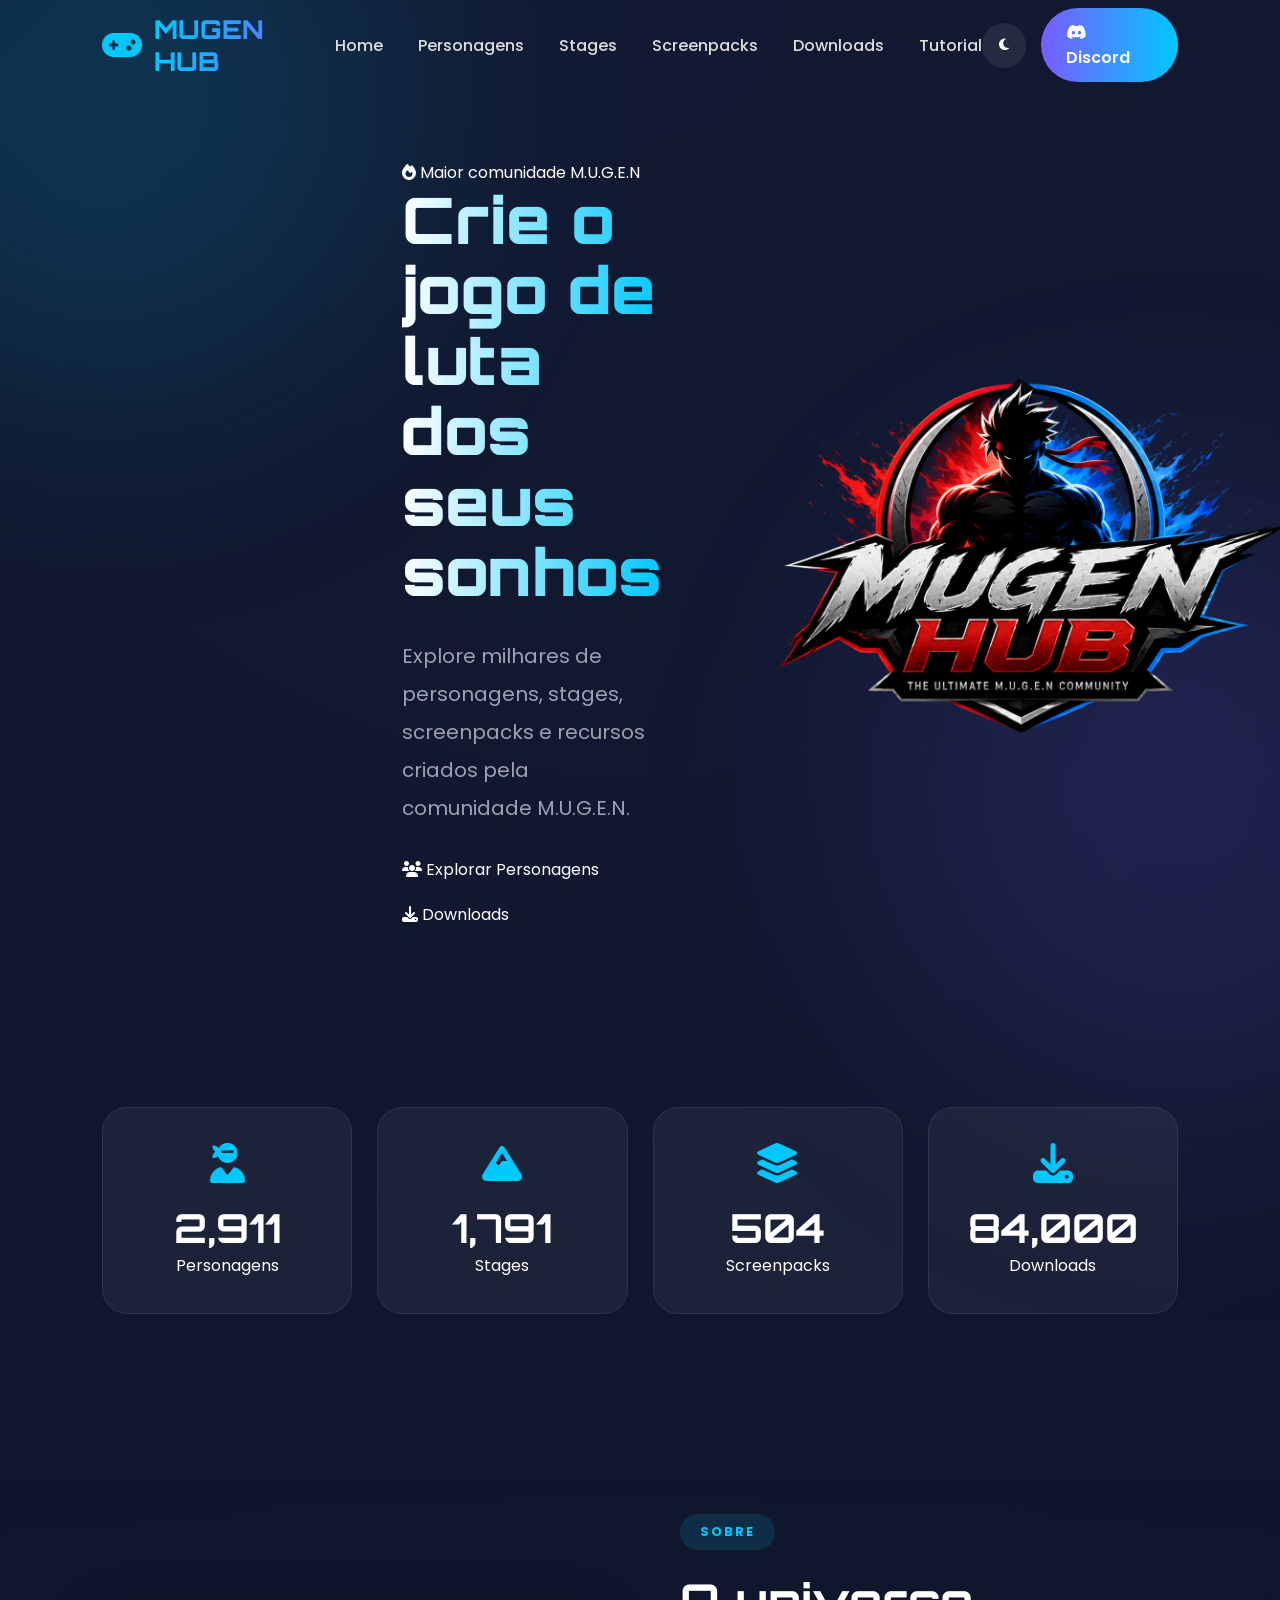
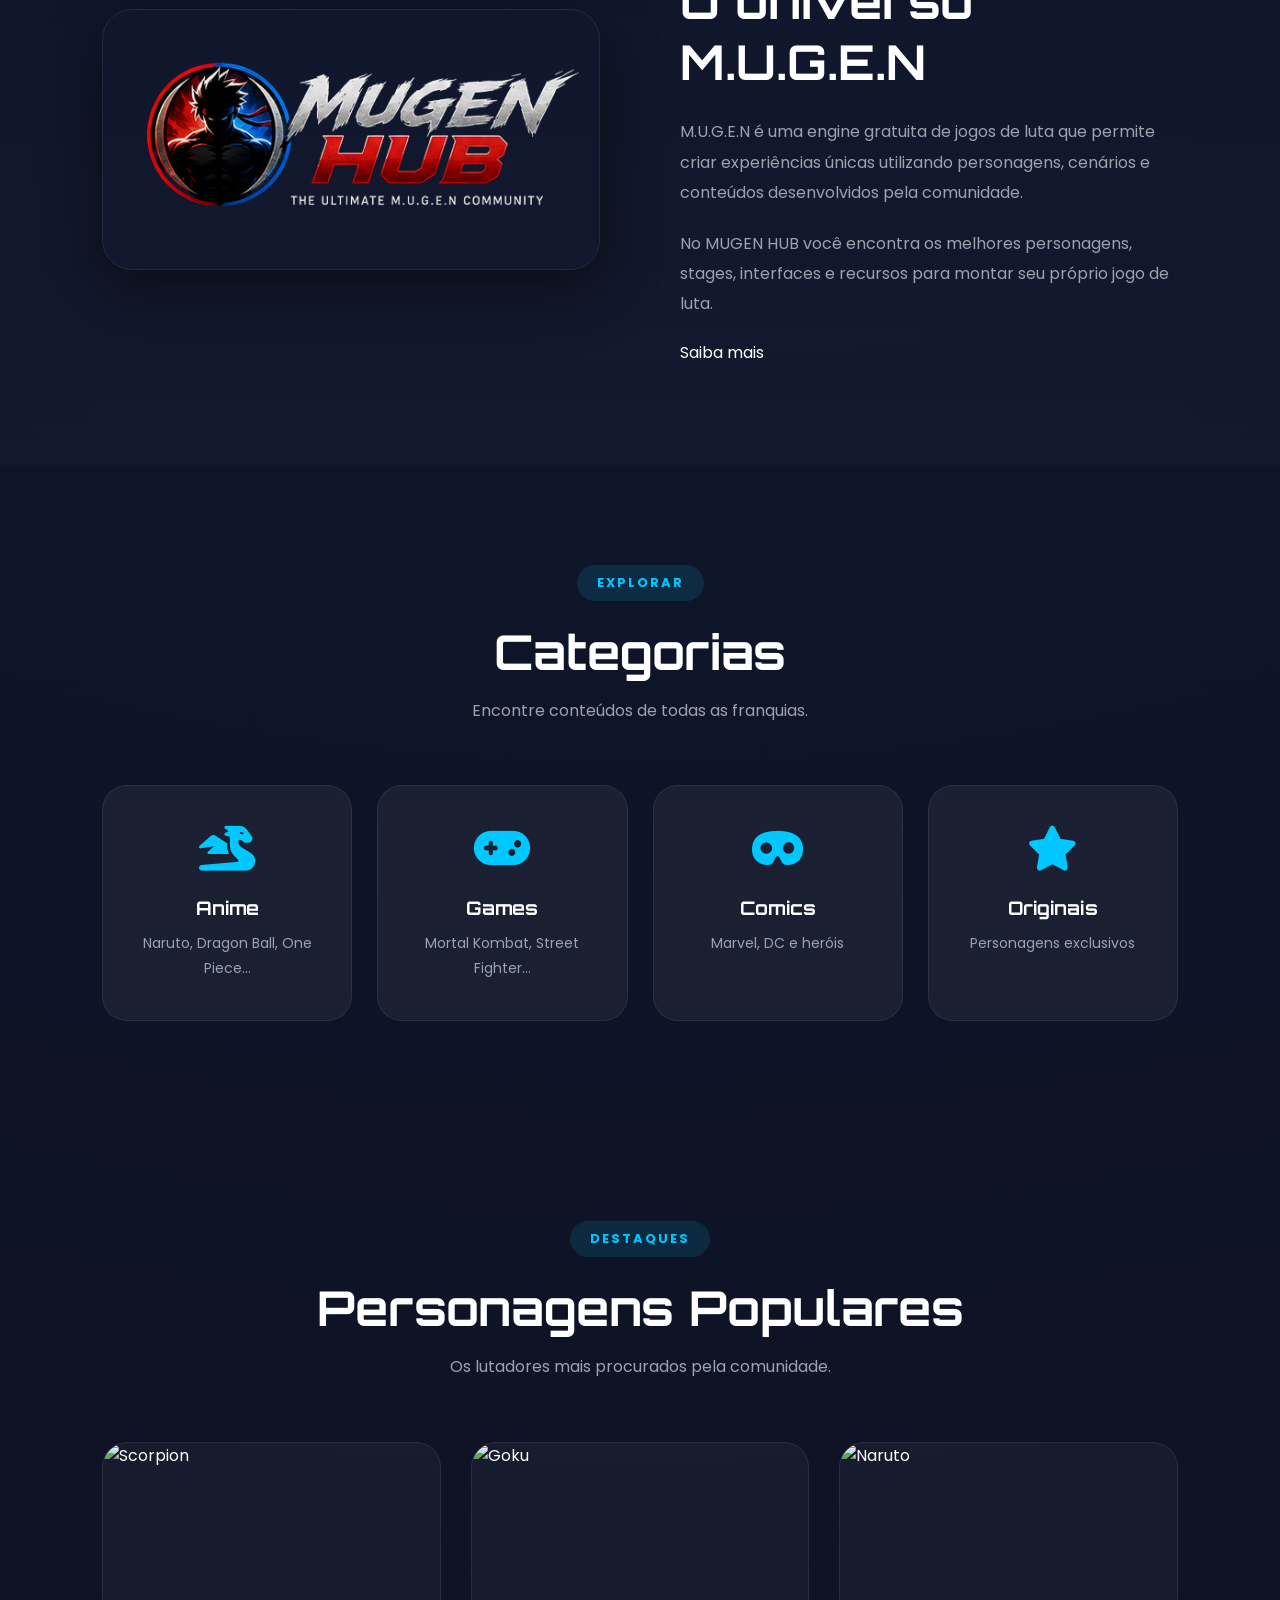
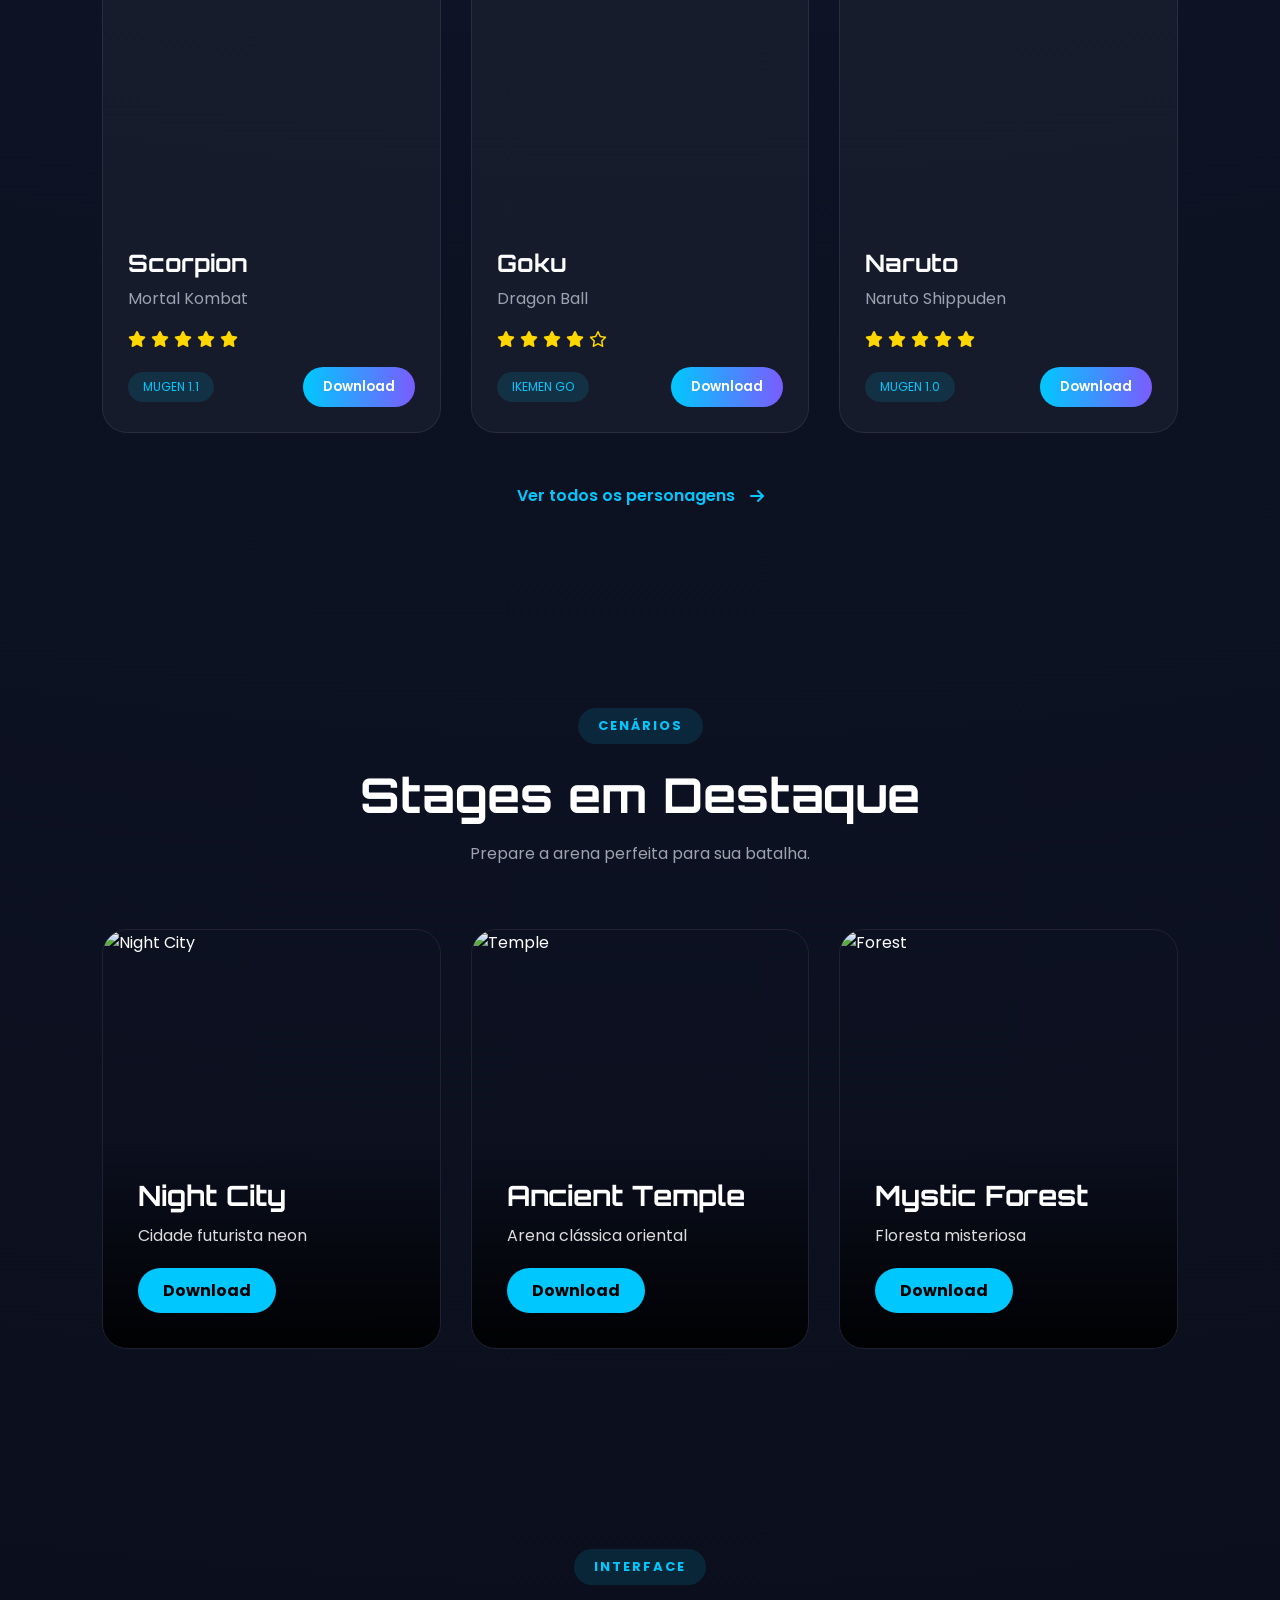
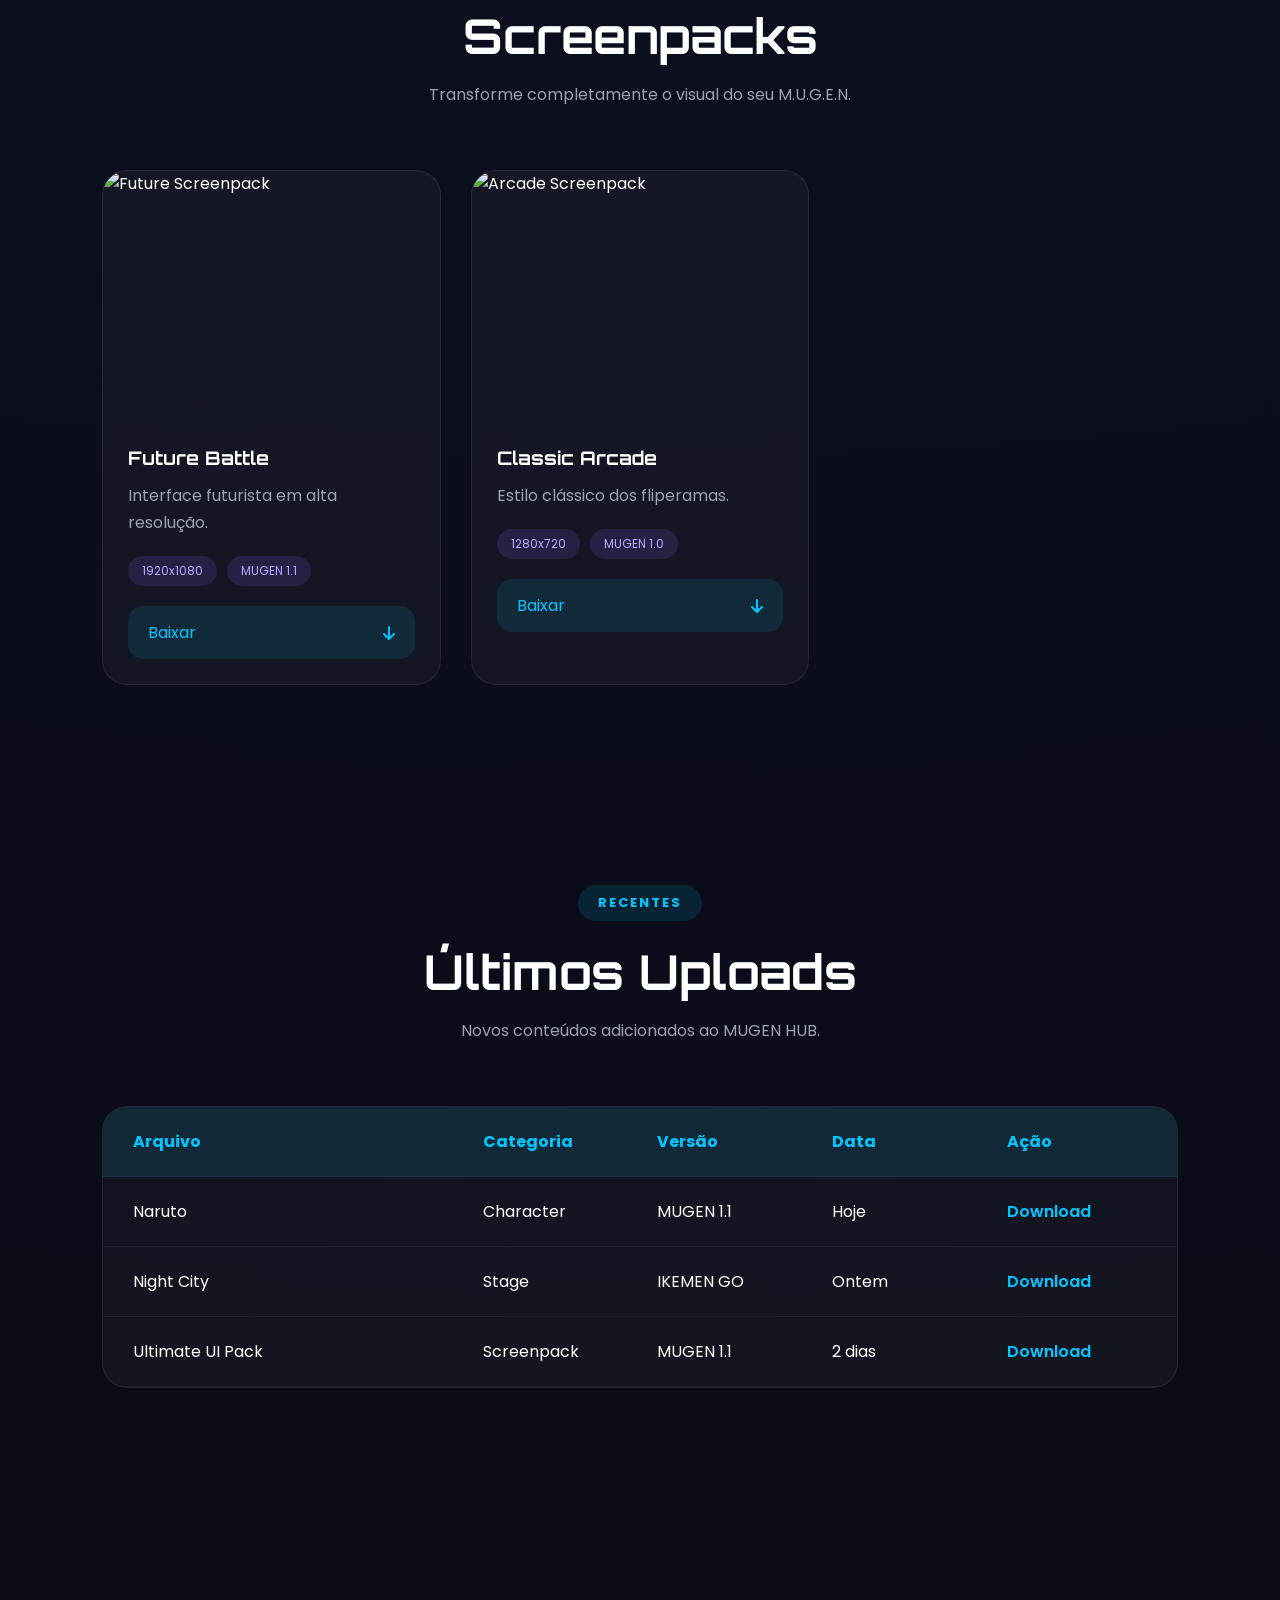
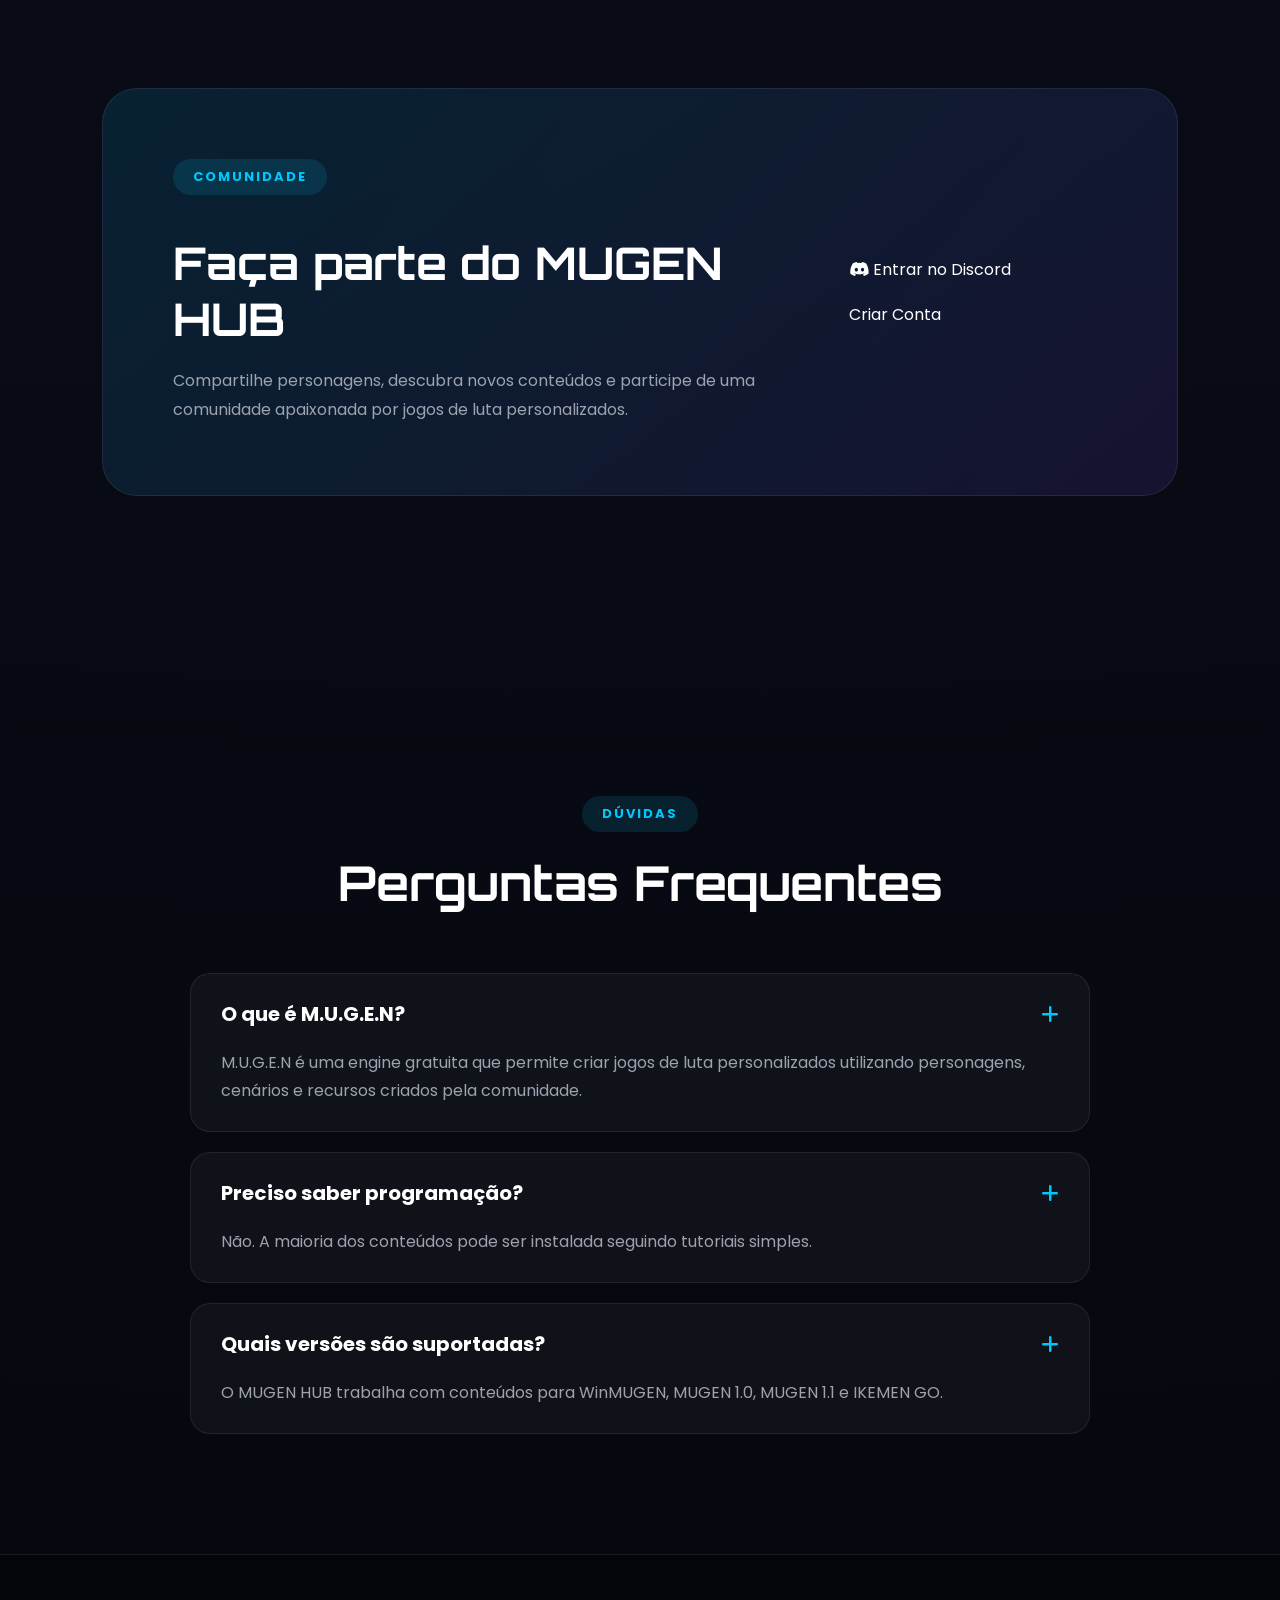
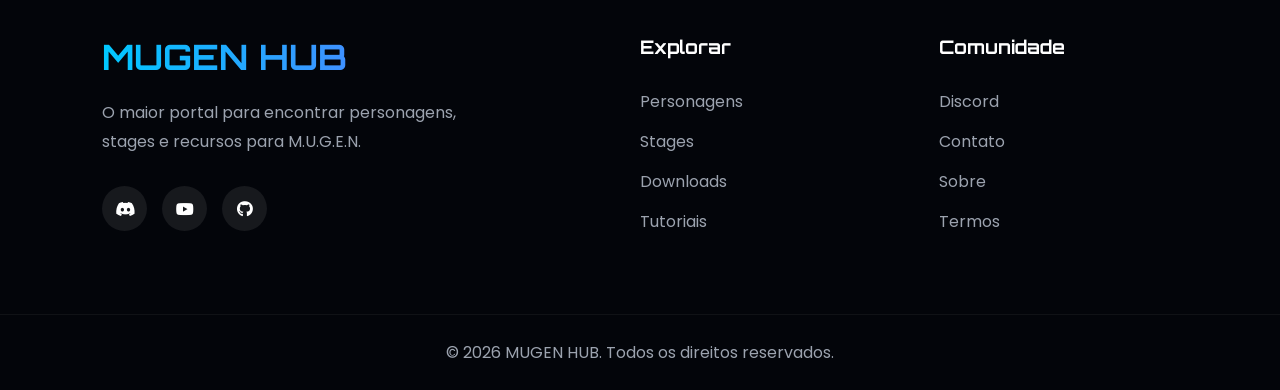
==== commit 3548c560: "Update index.html" ====
--- a/index.html
+++ b/index.html
@@ -1744,7 +1744,7 @@
 <div class="community-buttons">
 
 
-<a href="#" class="btn primary">
+<a href="https://discord.com/invite/7Vpcf3bm7p" class="btn primary">
 
 
 <i class="fa-brands fa-discord"></i>
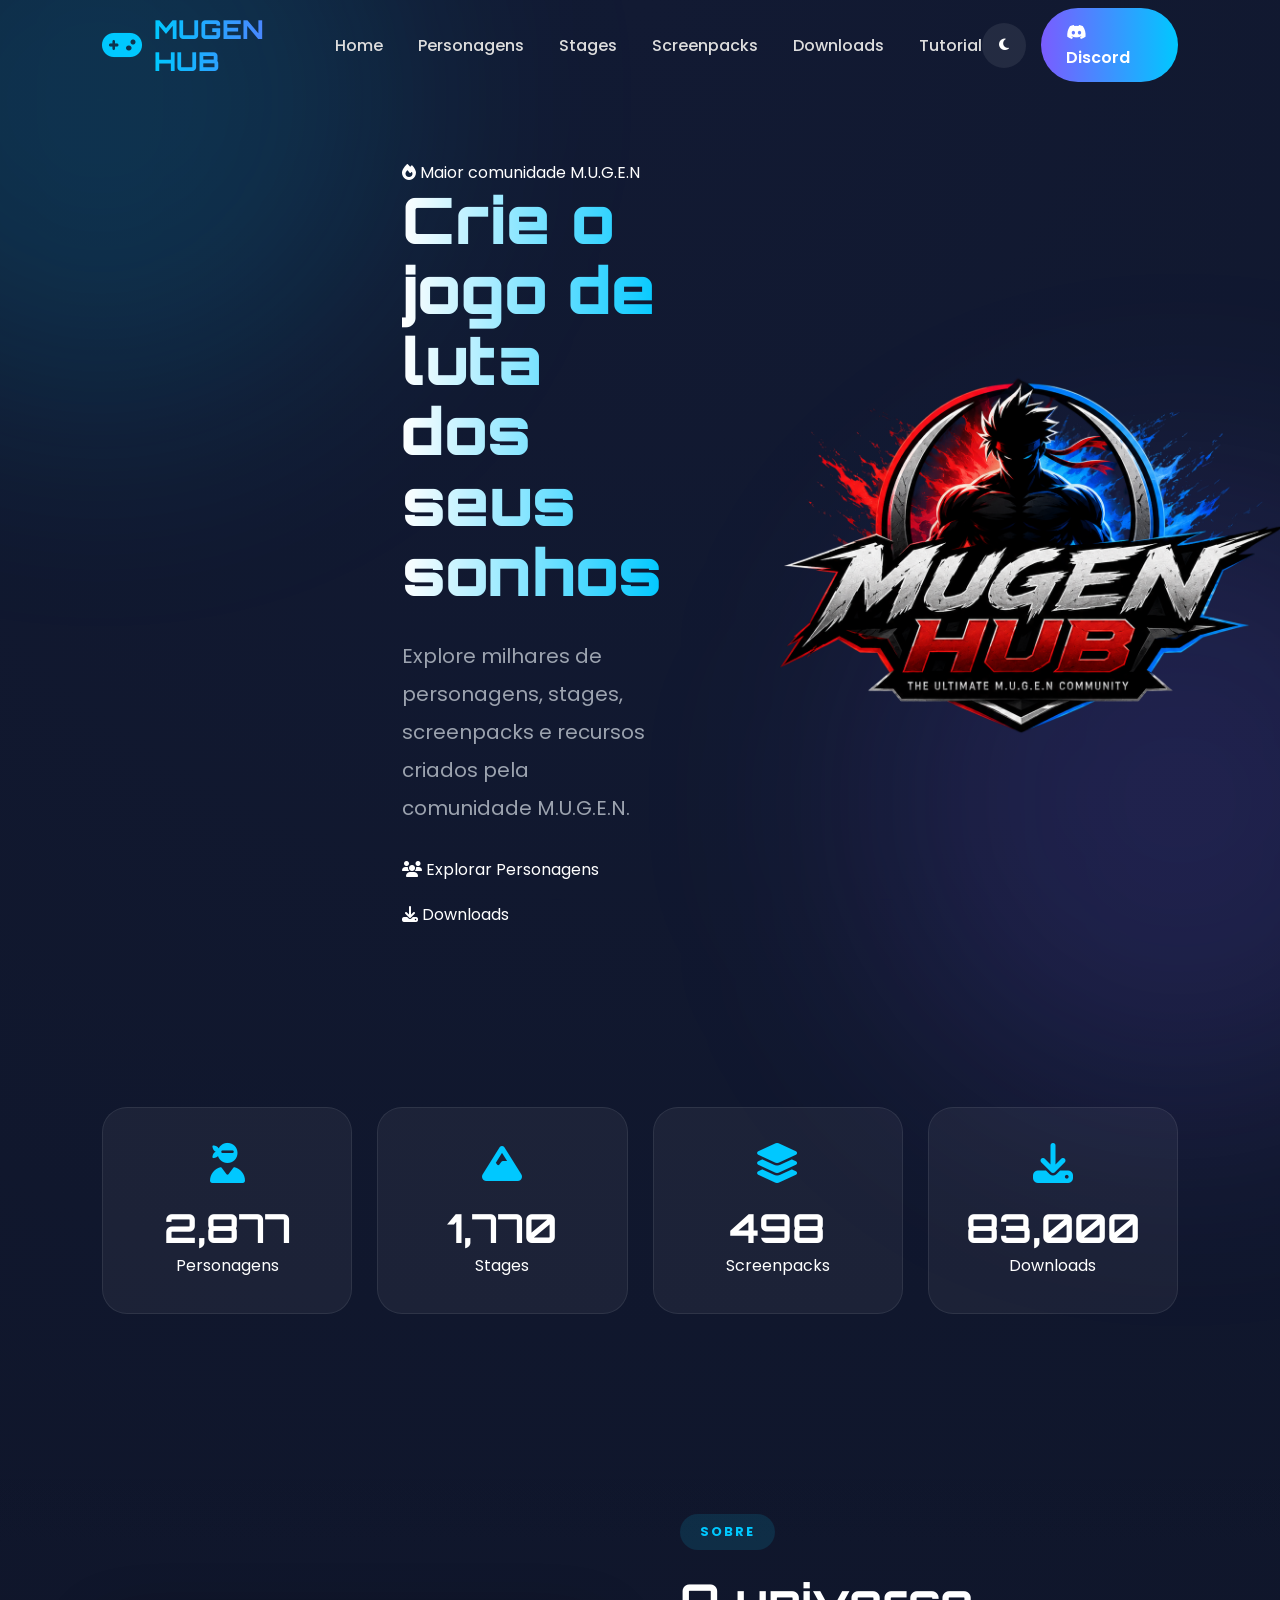
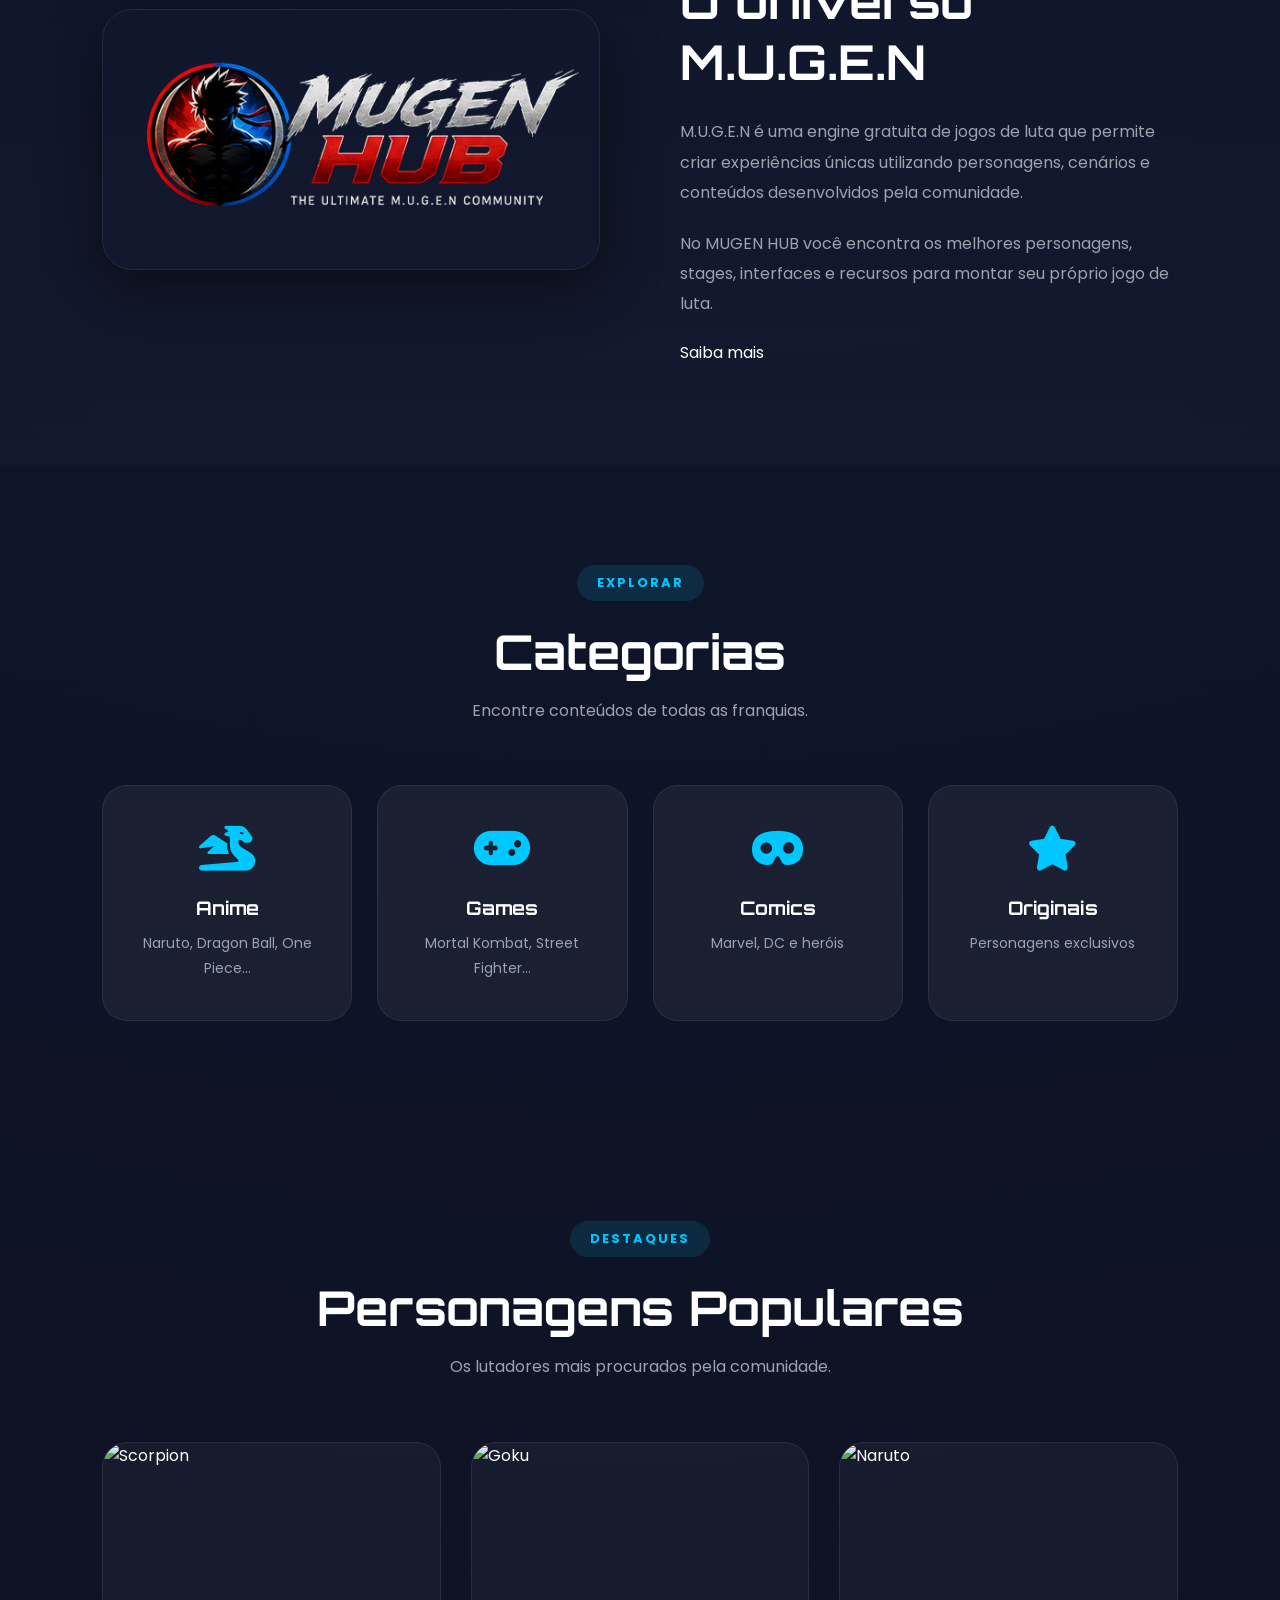
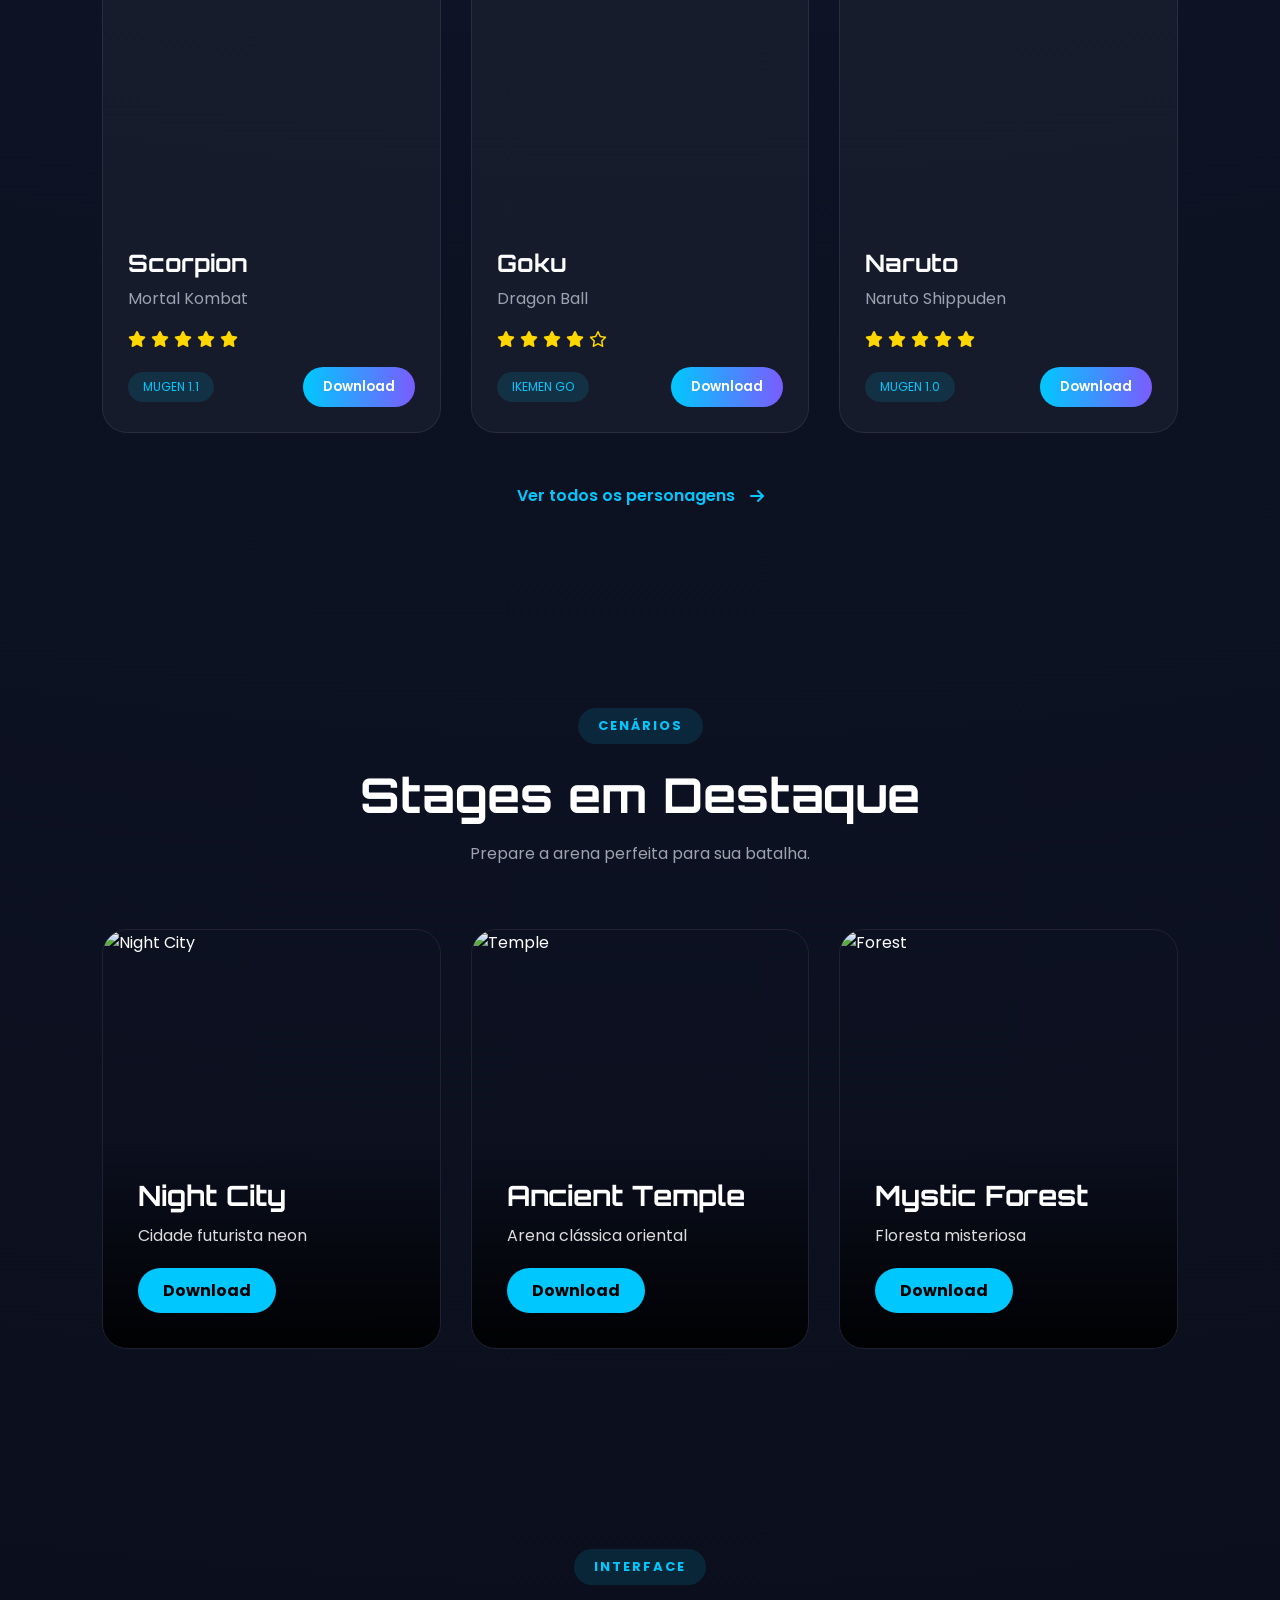
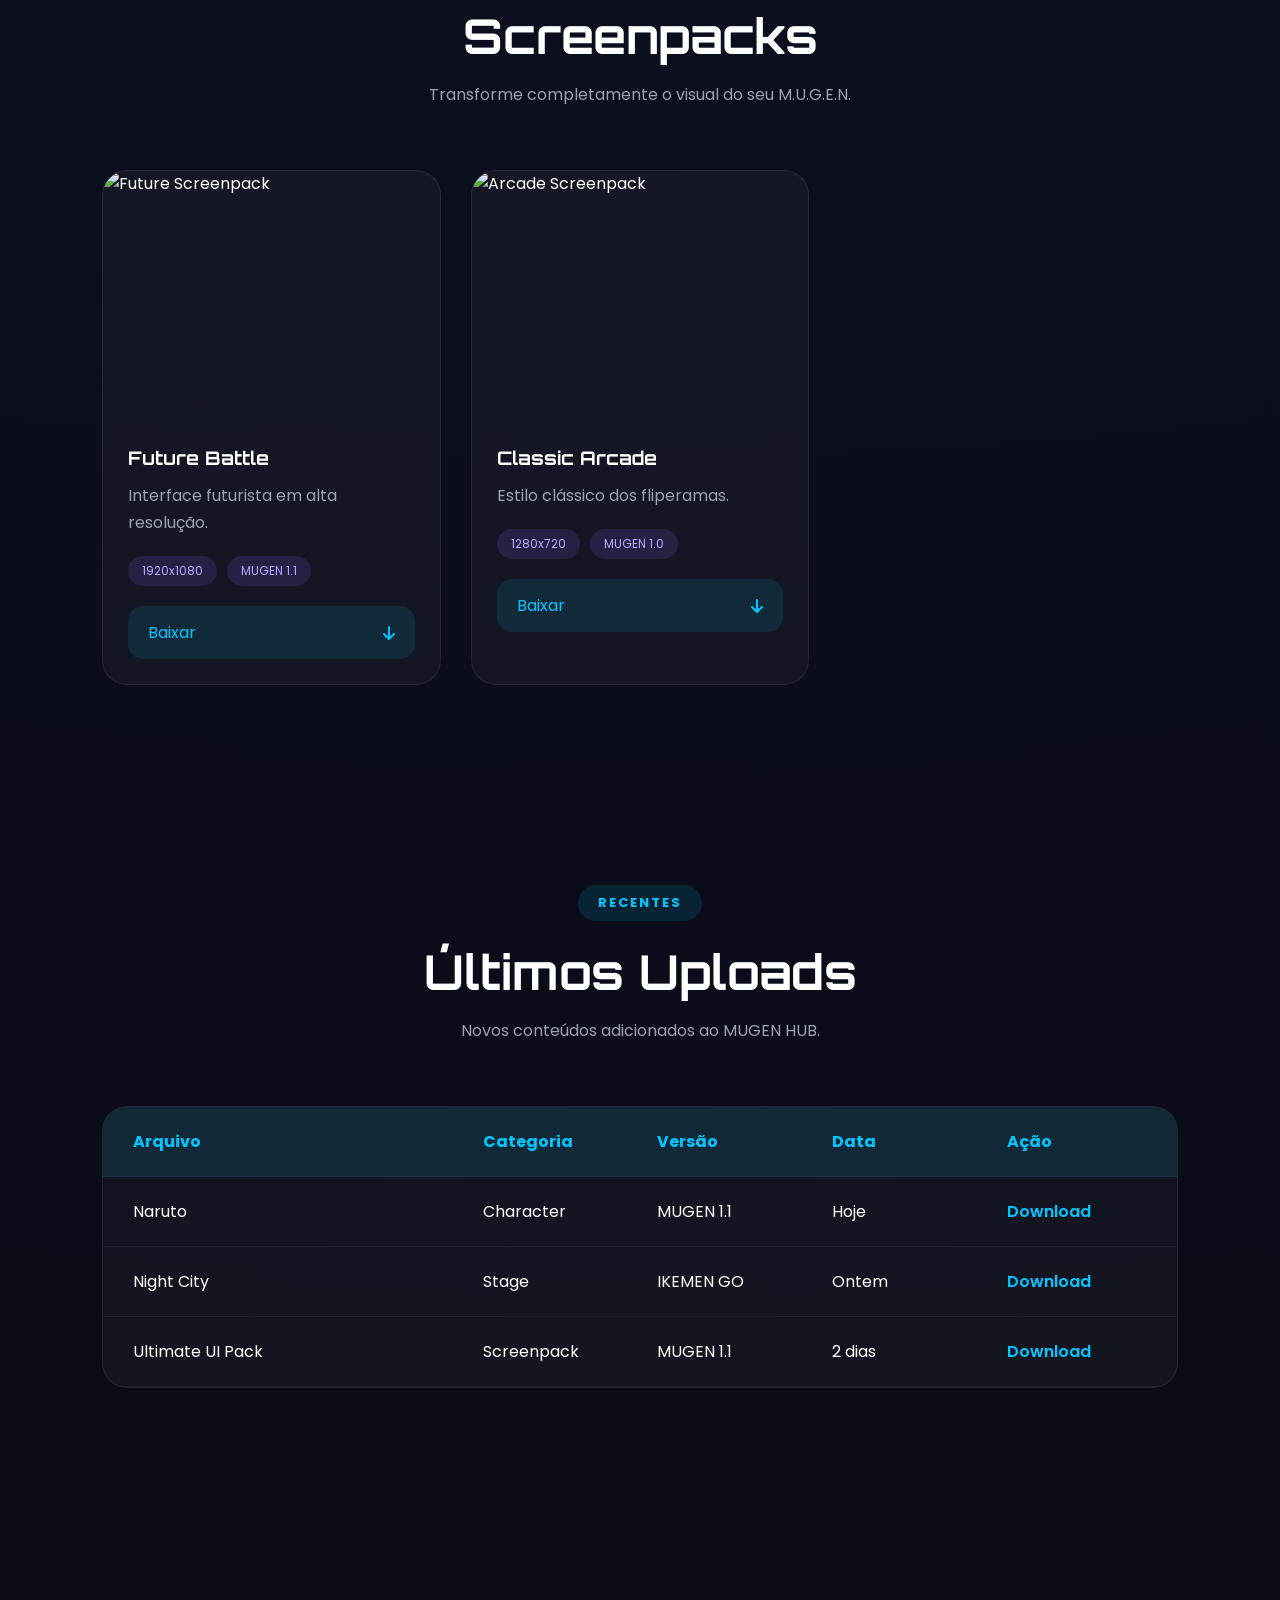
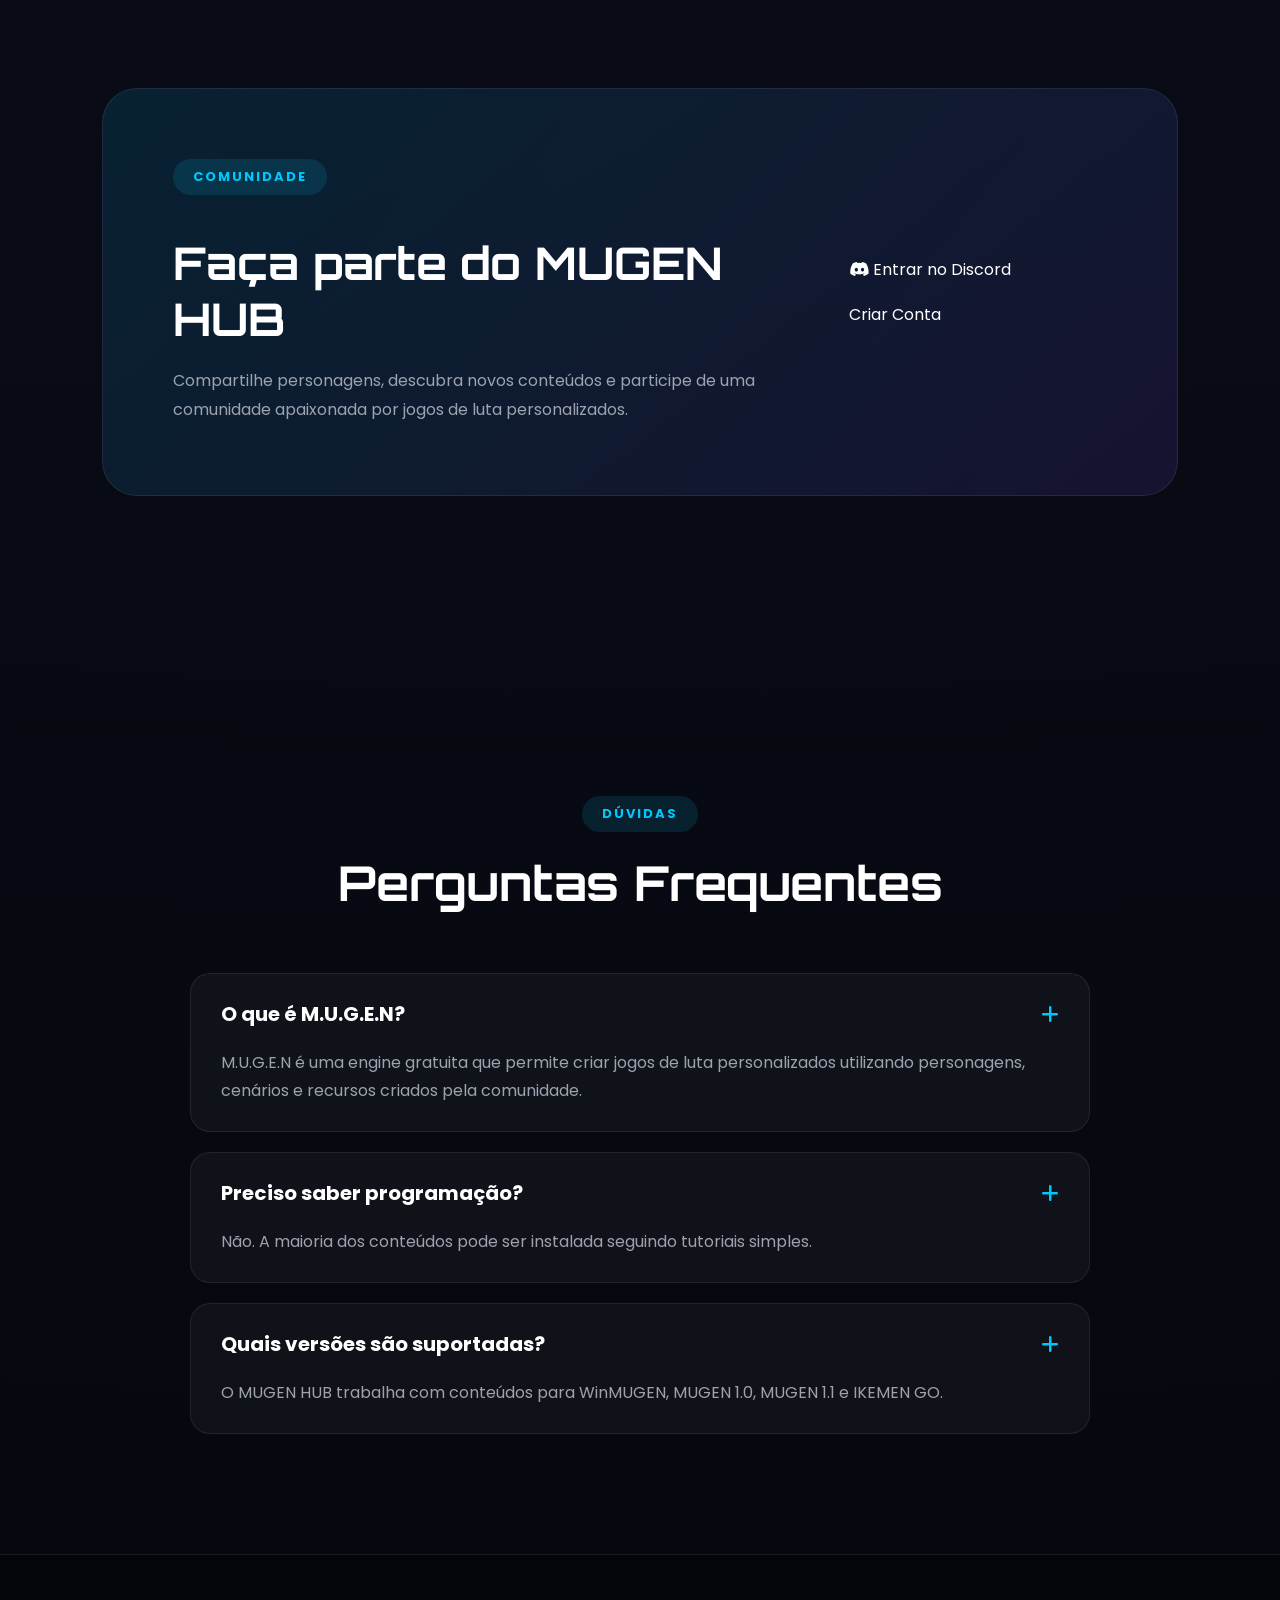
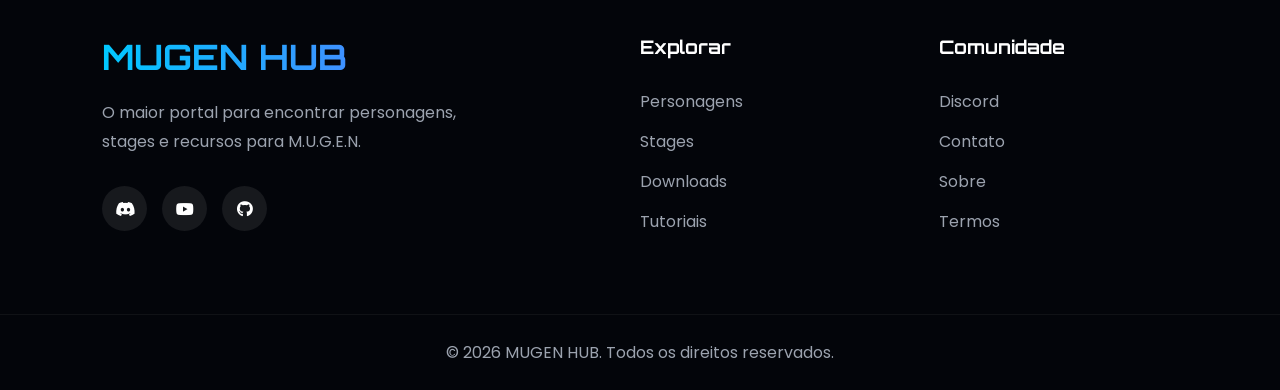
==== commit 4bed6fc6: "Update index.html" ====
--- a/index.html
+++ b/index.html
@@ -1756,7 +1756,7 @@
 
 
 
-<a href="#" class="btn secondary">
+<a href="users/register.html" class="btn secondary">
 
 
 Criar Conta
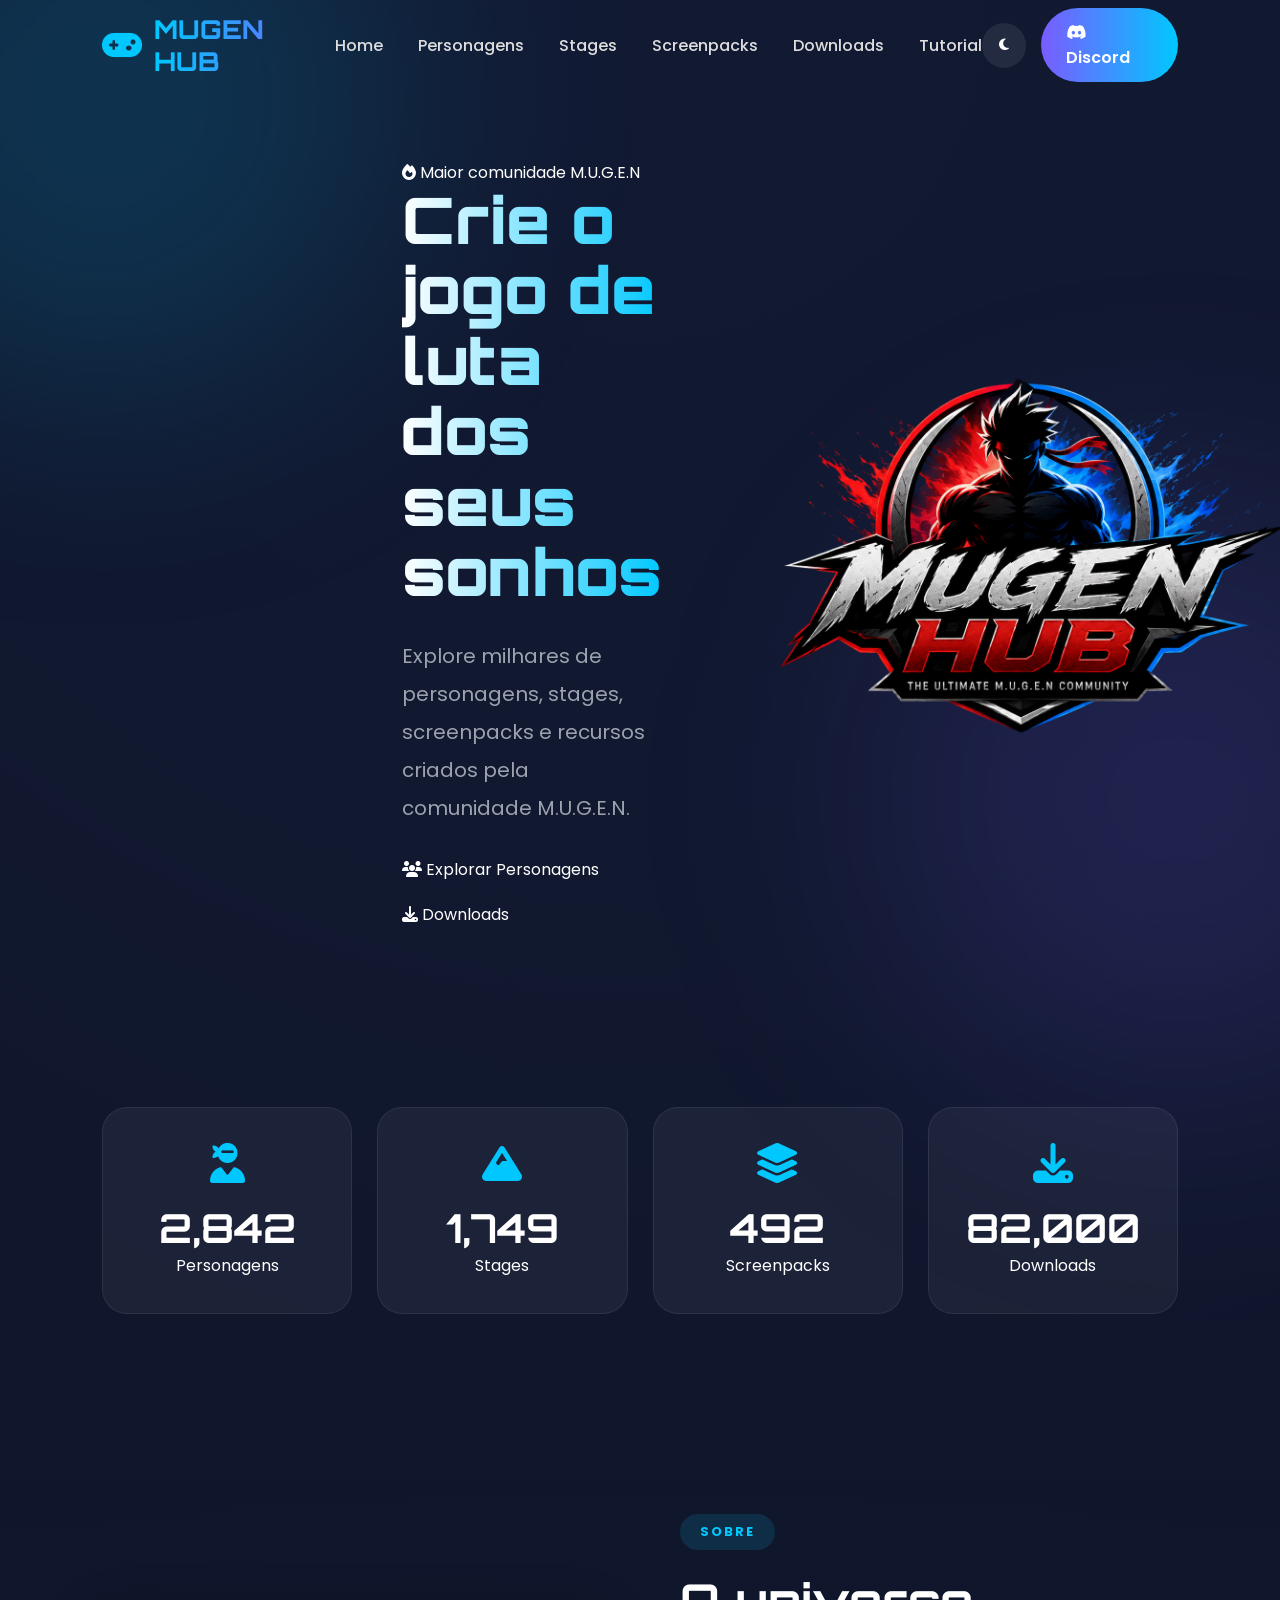
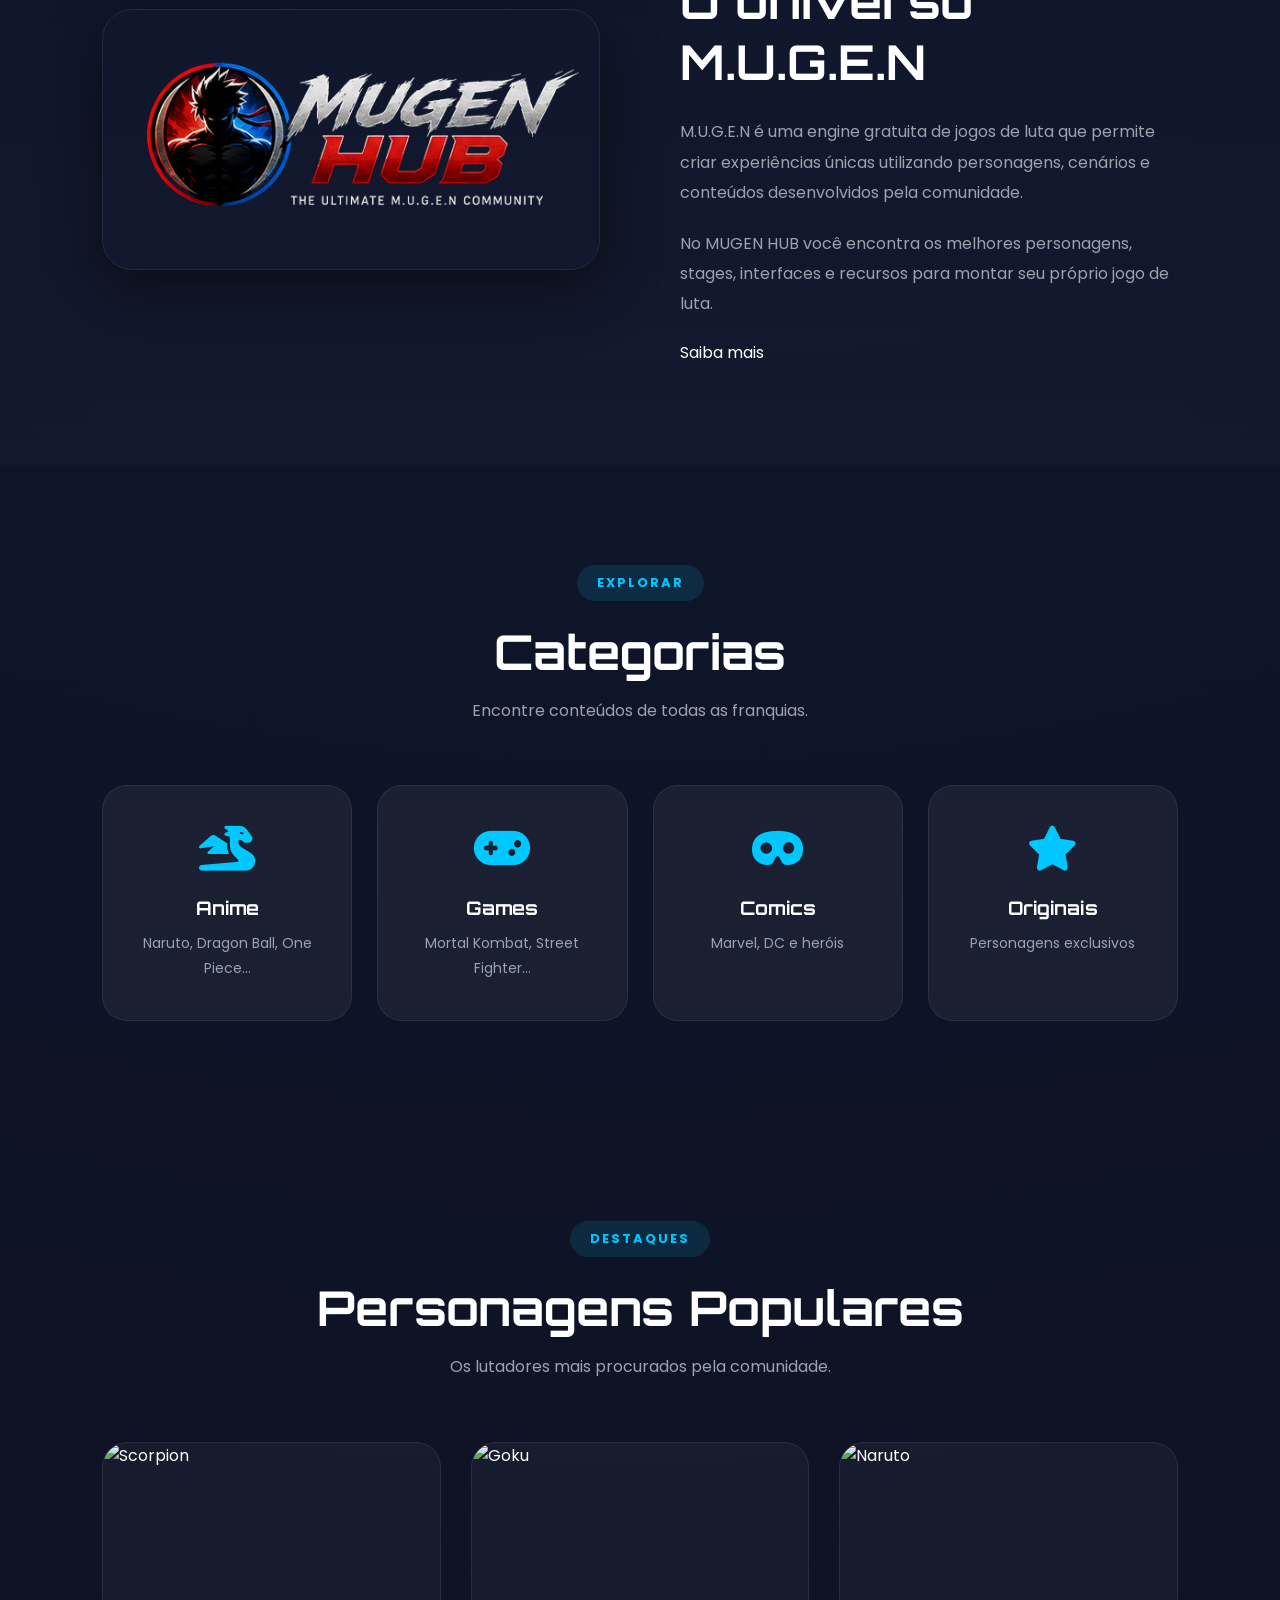
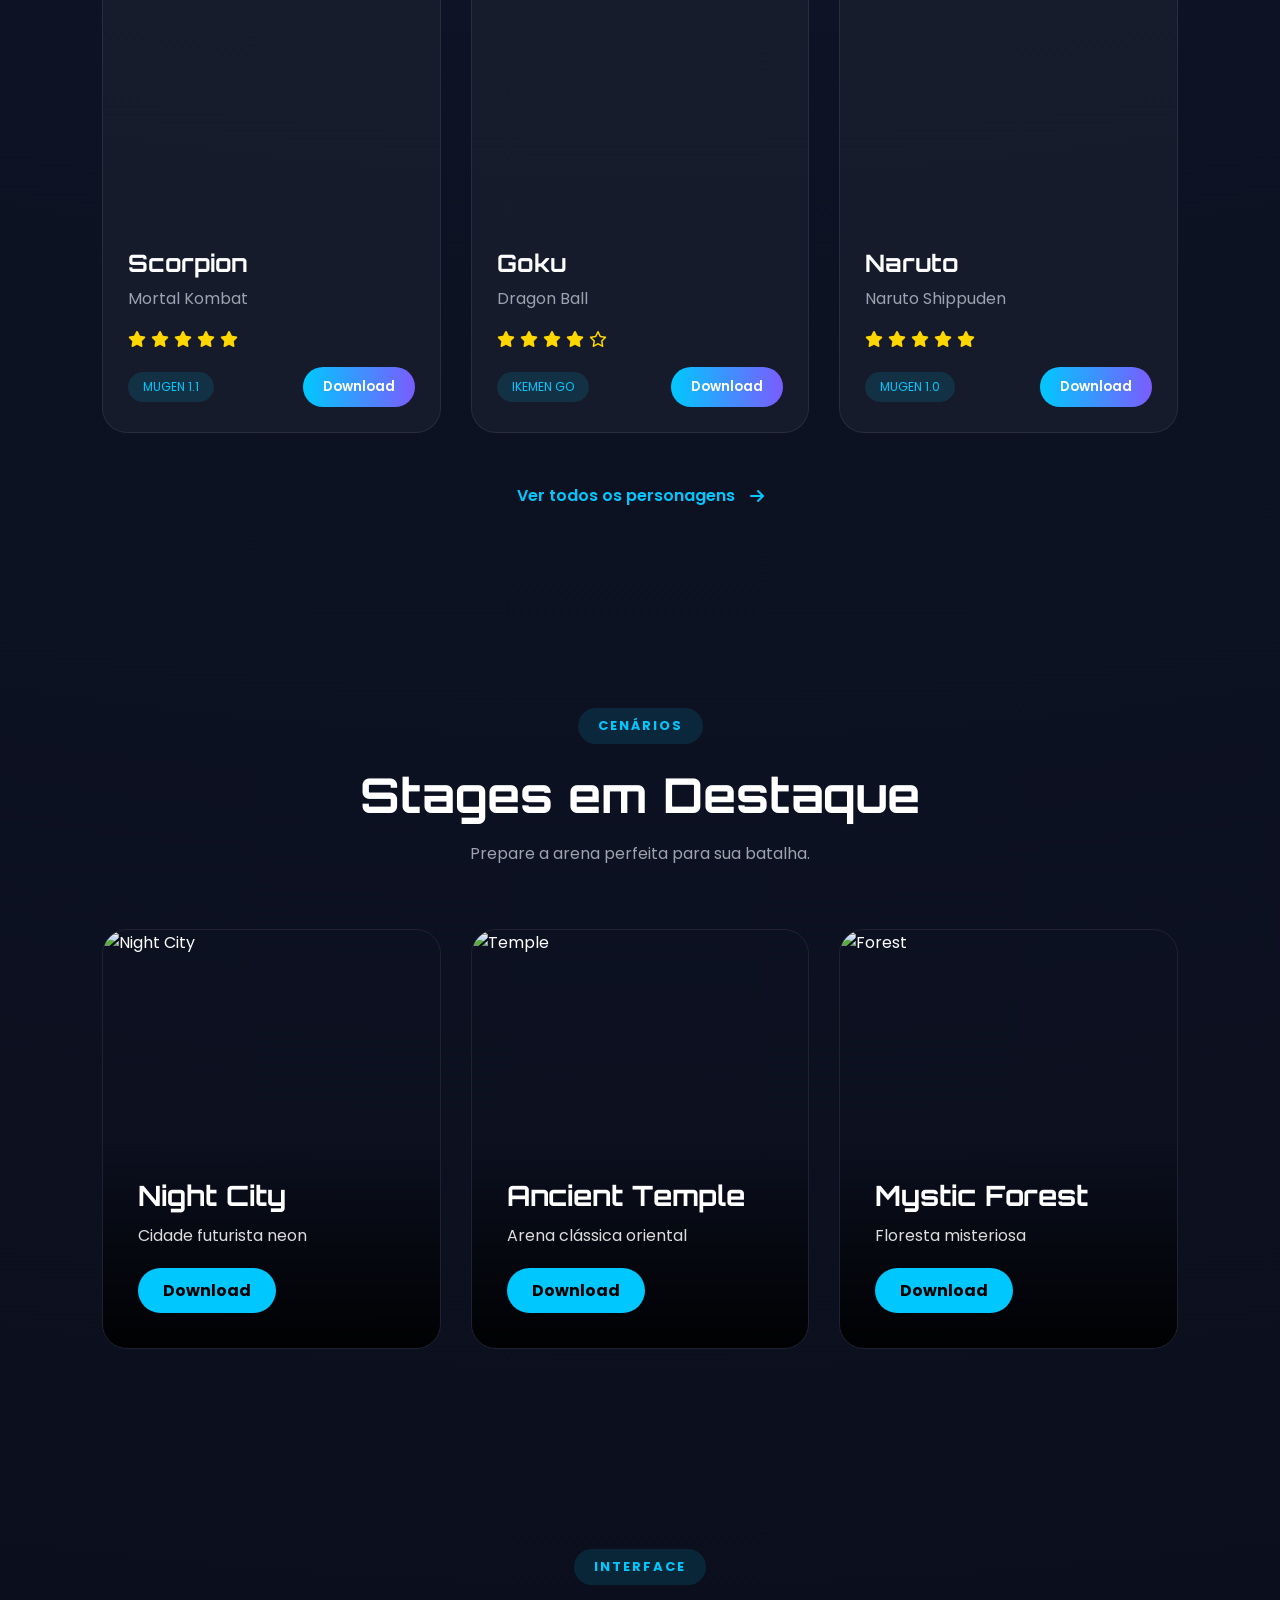
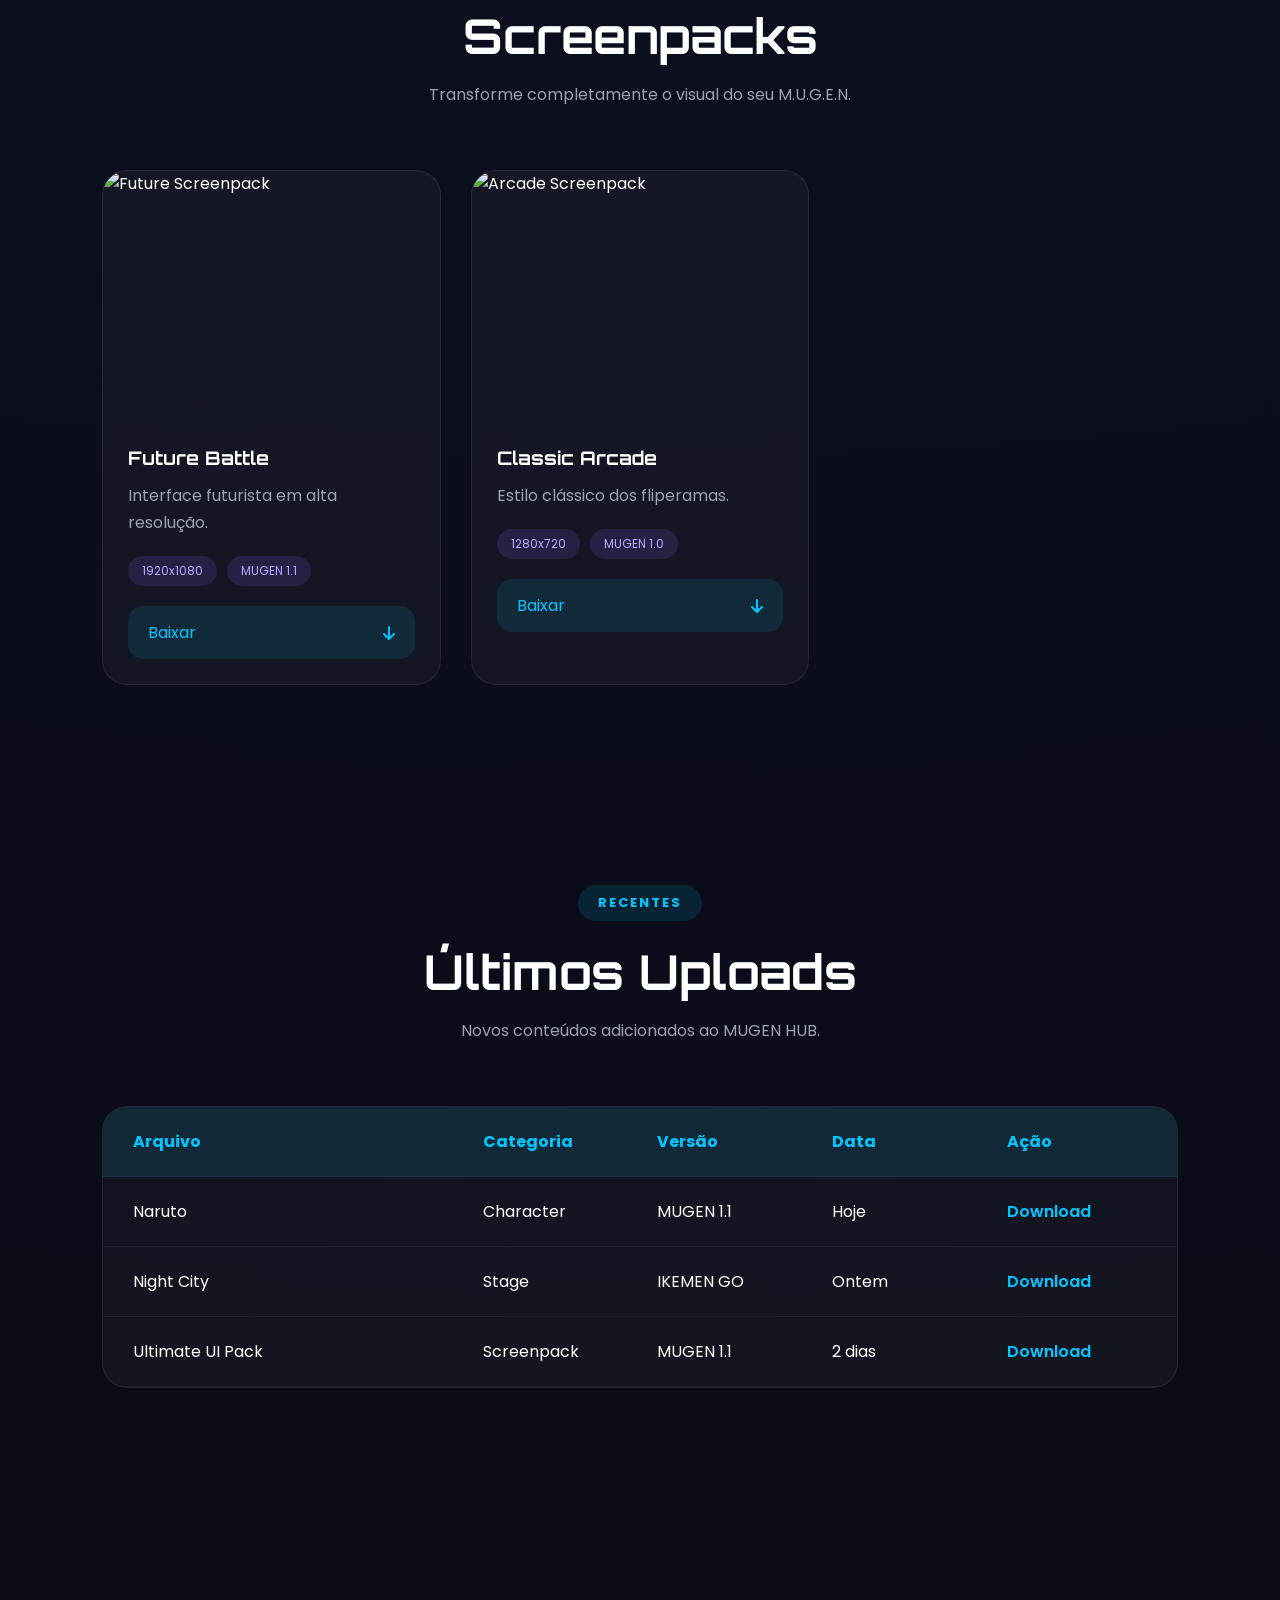
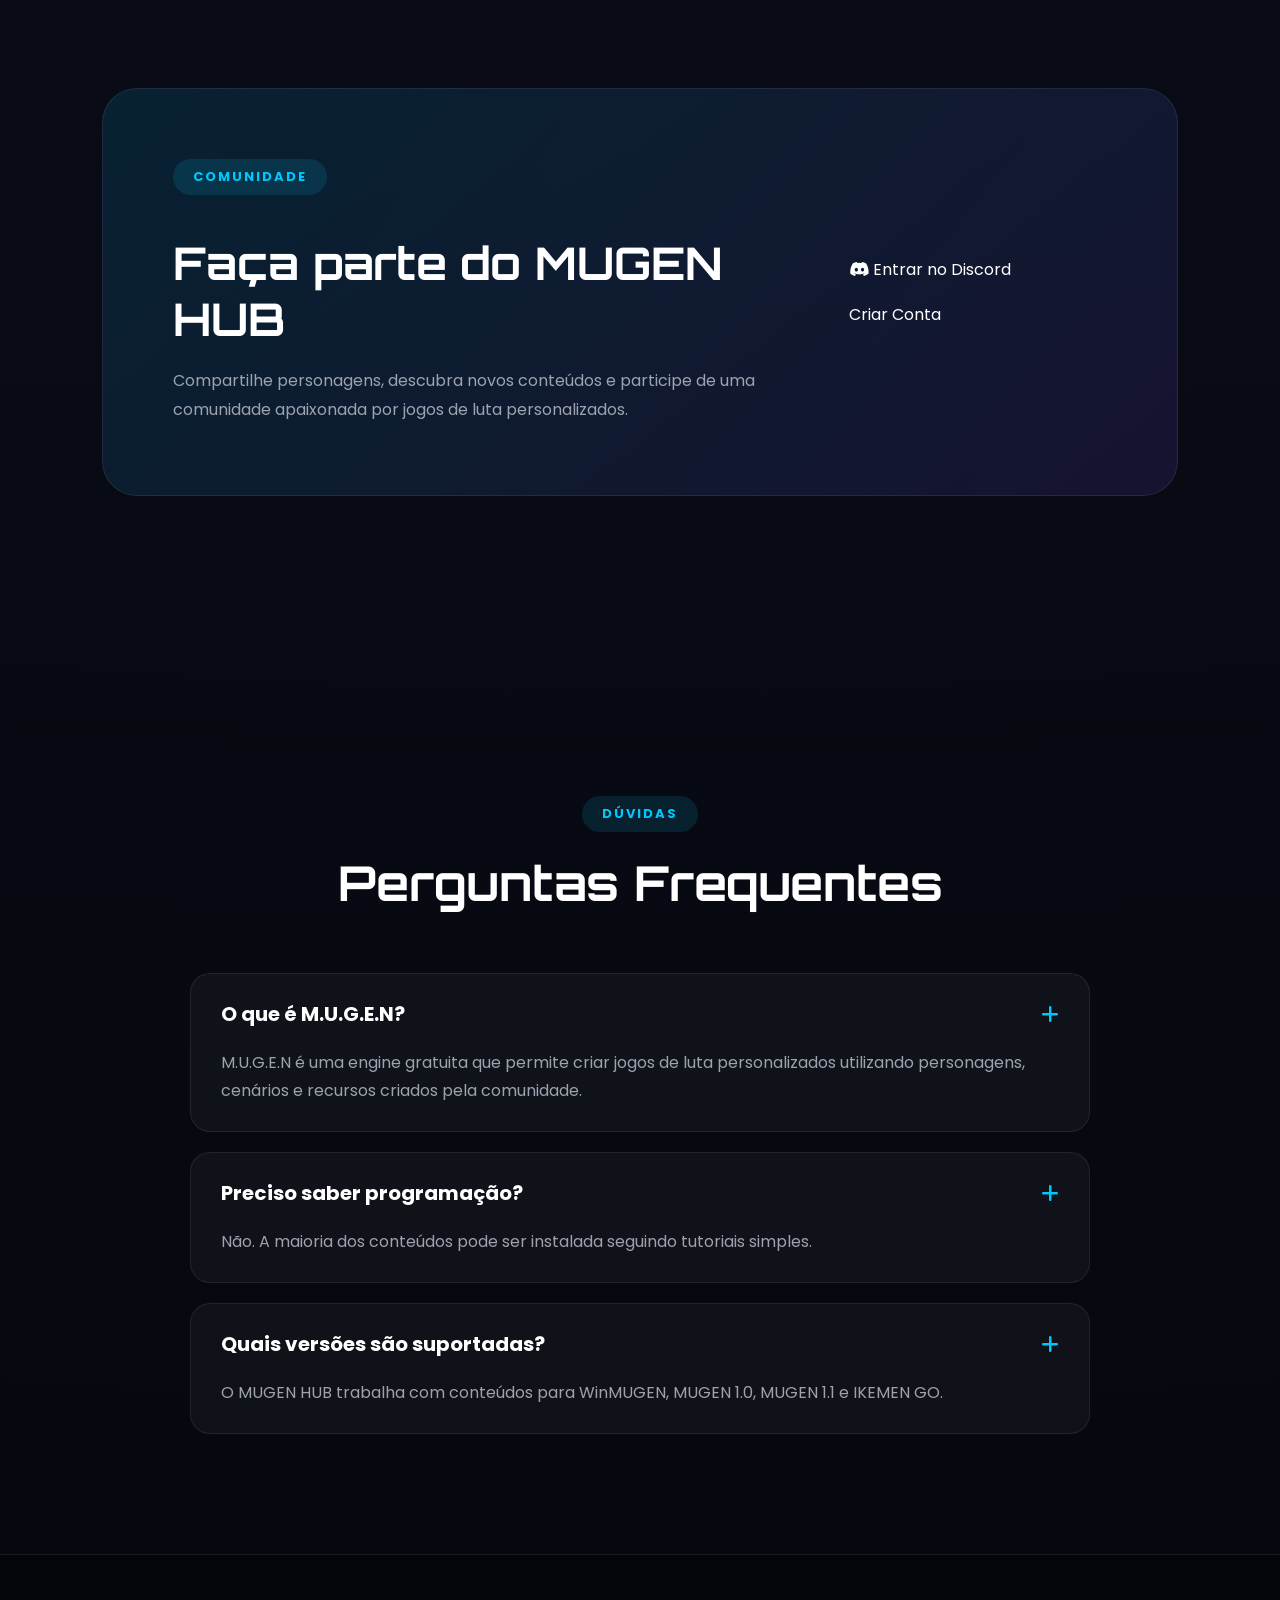
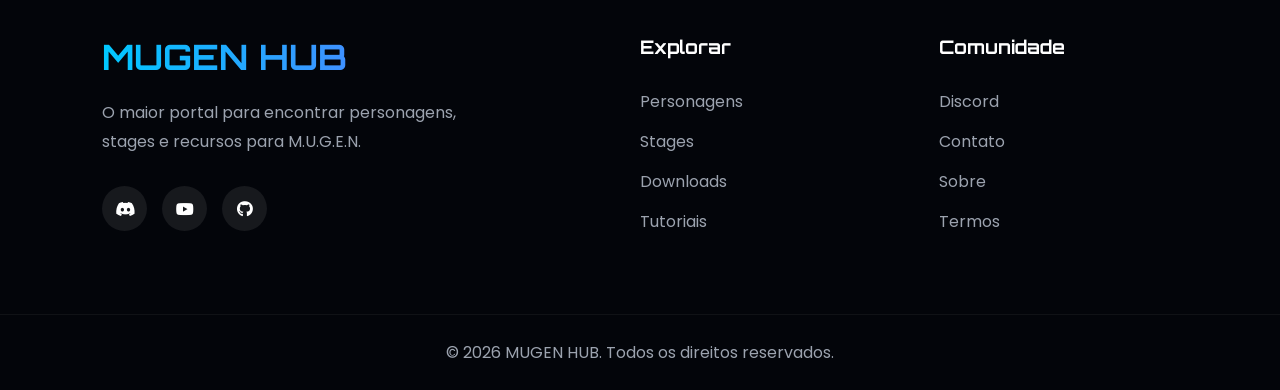
==== commit 07dde691: "Update index.html" ====
--- a/index.html
+++ b/index.html
@@ -1985,73 +1985,73 @@
 </h3>
 
 
+<a href="personagens.html">
+
+Personagens
+
+</a>
+
+
+<a href="stages.html">
+
+Stages
+
+</a>
+
+
 <a href="#">
 
-Personagens
+Downloads
+
+</a>
+
+
+<a href="https://www.youtube.com/@PixelCraftStudioOficial">
+
+Tutoriais
+
+</a>
+
+
+</div>
+
+
+
+
+
+<div class="footer-column">
+
+
+<h3>
+
+Comunidade
+
+</h3>
+
+
+<a href="https://discord.com/invite/7Vpcf3bm7p">
+
+Discord
 
 </a>
 
 
 <a href="#">
 
-Stages
+Contato
 
 </a>
 
 
 <a href="#">
 
-Downloads
+Sobre
 
 </a>
 
 
 <a href="#">
 
-Tutoriais
-
-</a>
-
-
-</div>
-
-
-
-
-
-<div class="footer-column">
-
-
-<h3>
-
-Comunidade
-
-</h3>
-
-
-<a href="#">
-
-Discord
-
-</a>
-
-
-<a href="#">
-
-Contato
-
-</a>
-
-
-<a href="#">
-
-Sobre
-
-</a>
-
-
-<a href="#">
-
 Termos
 
 </a>
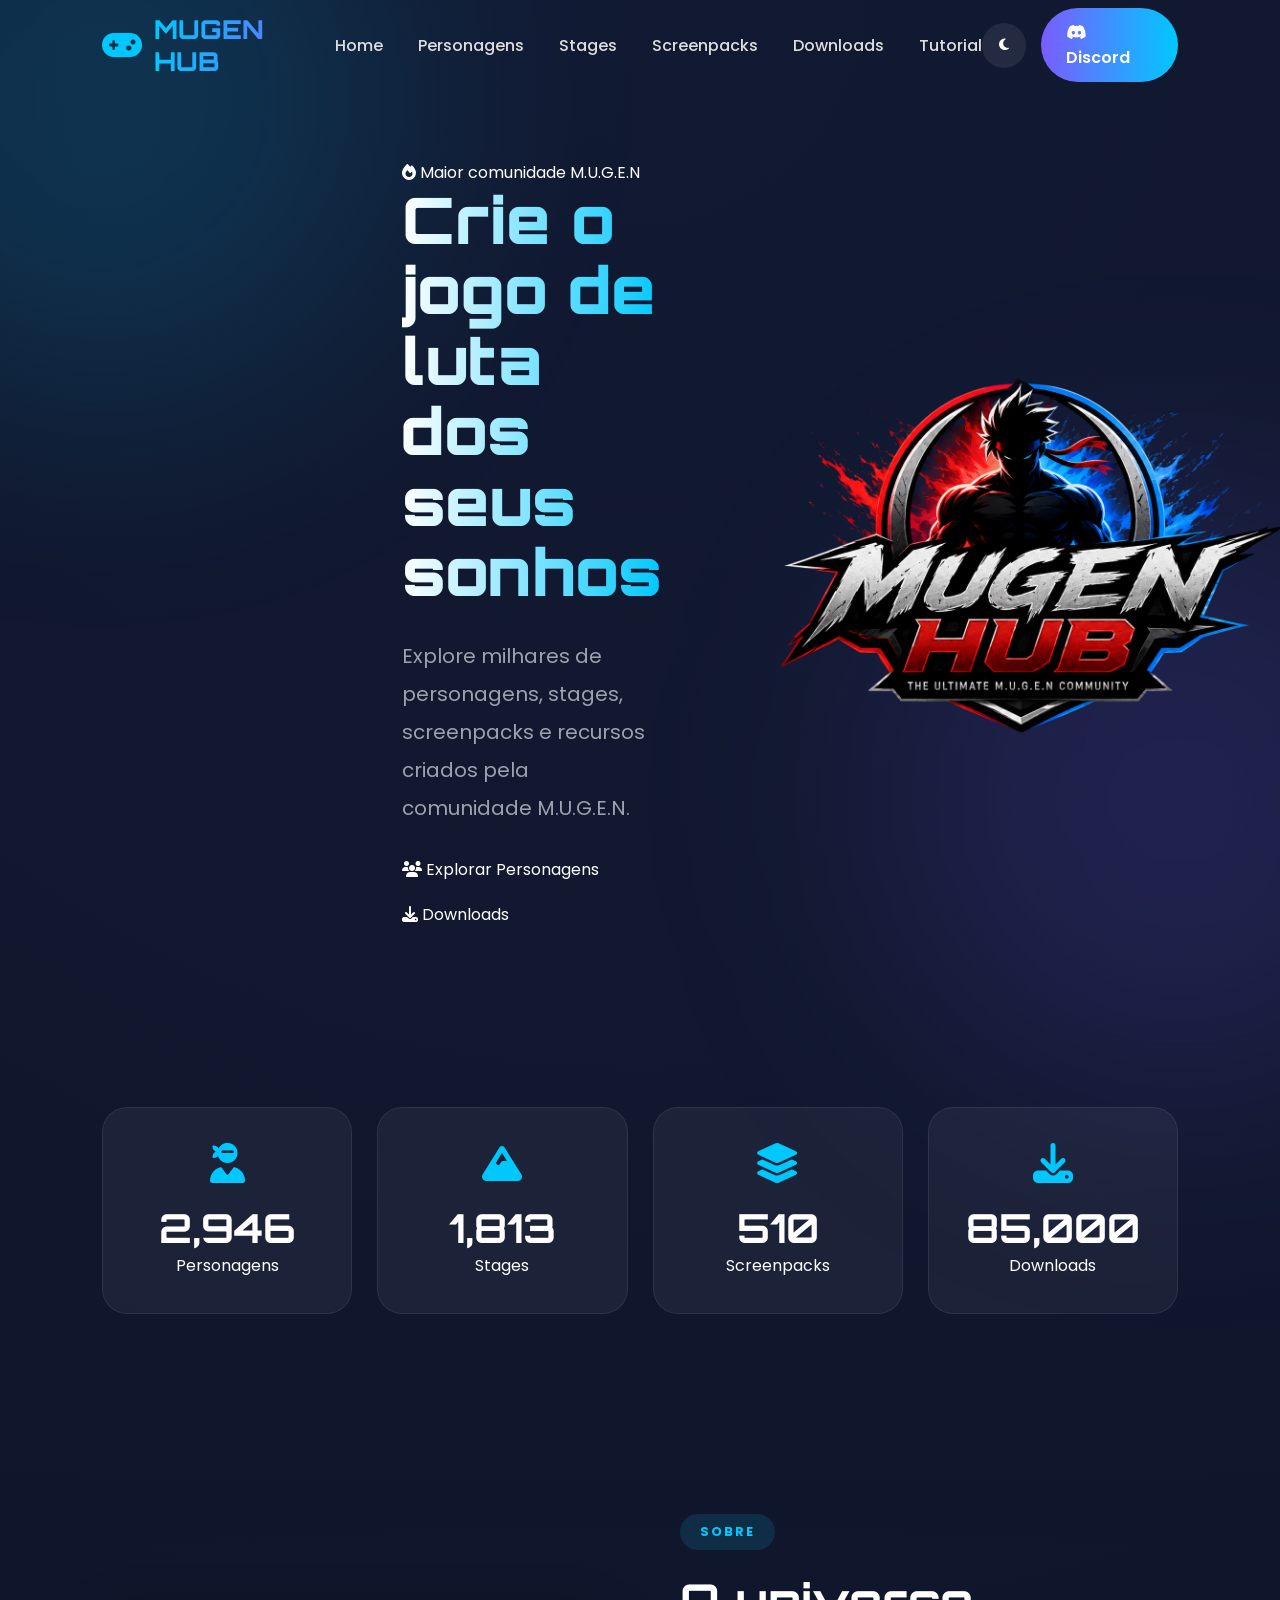
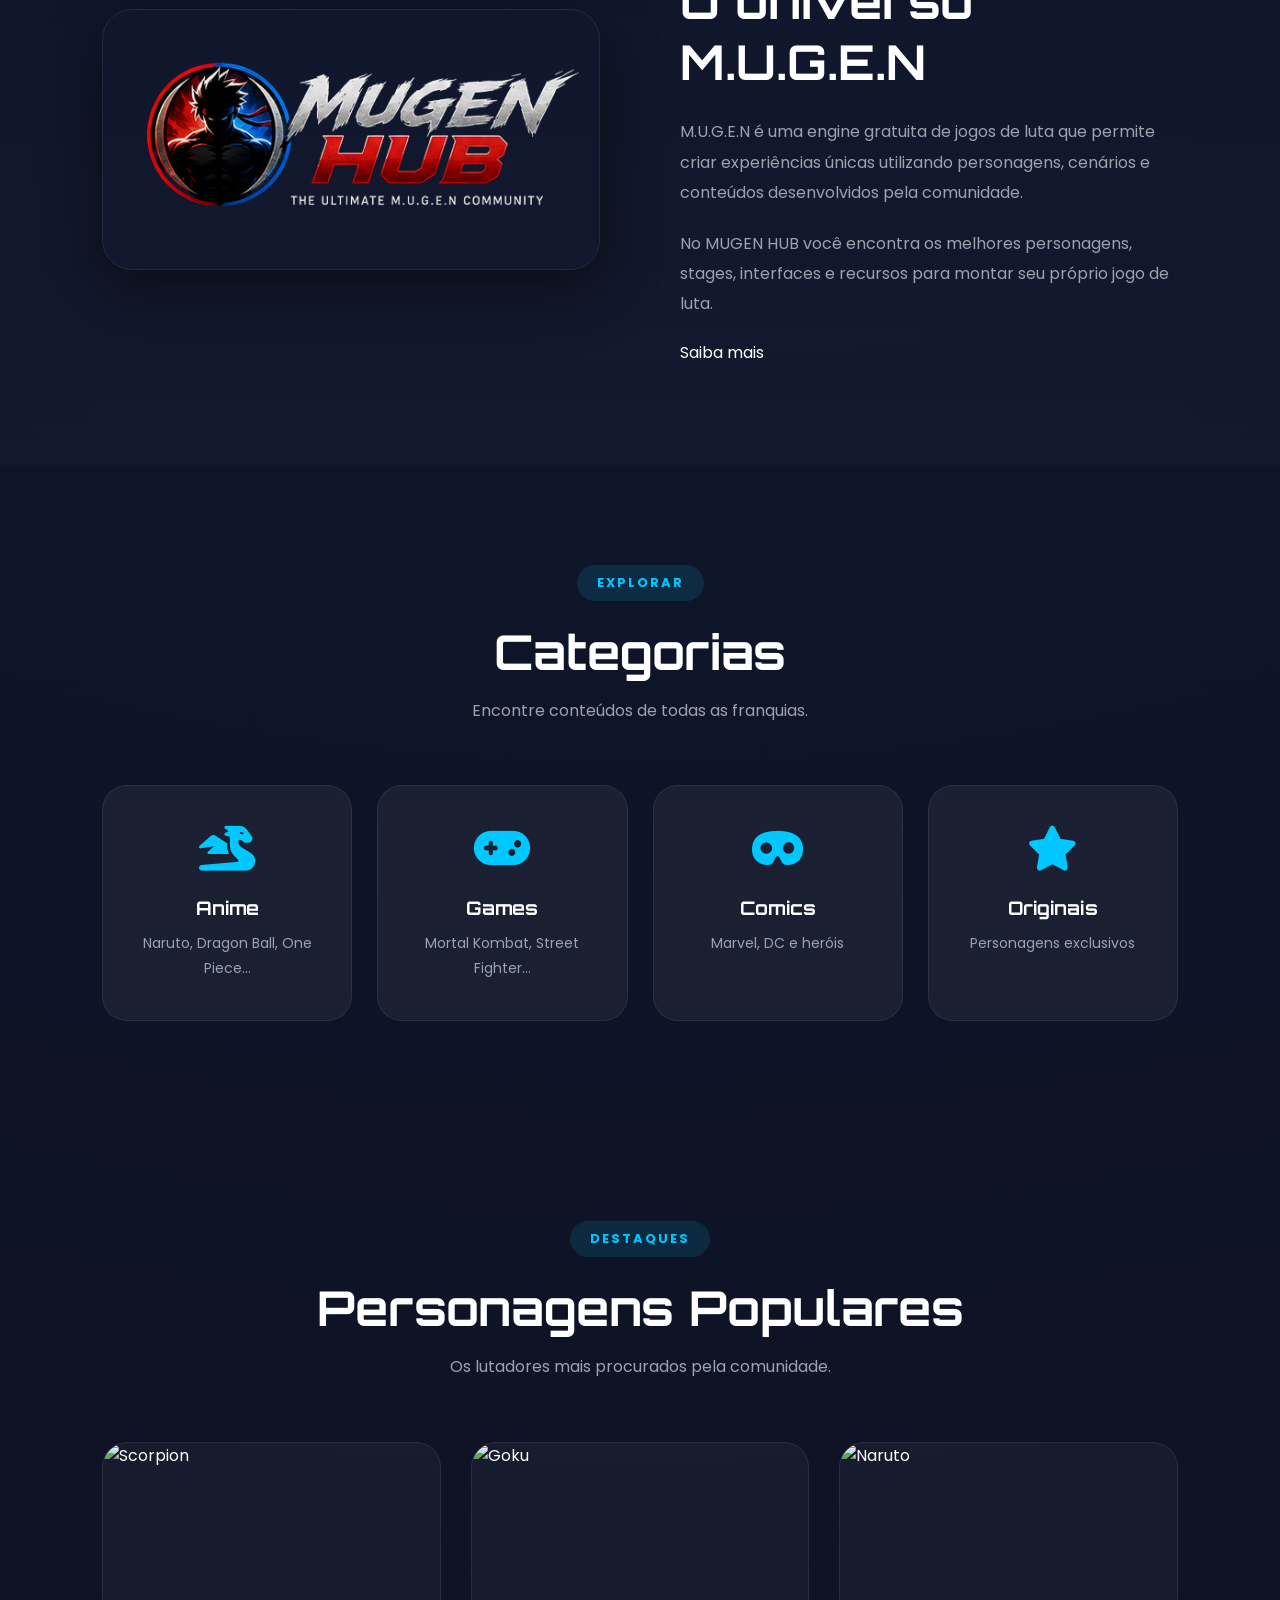
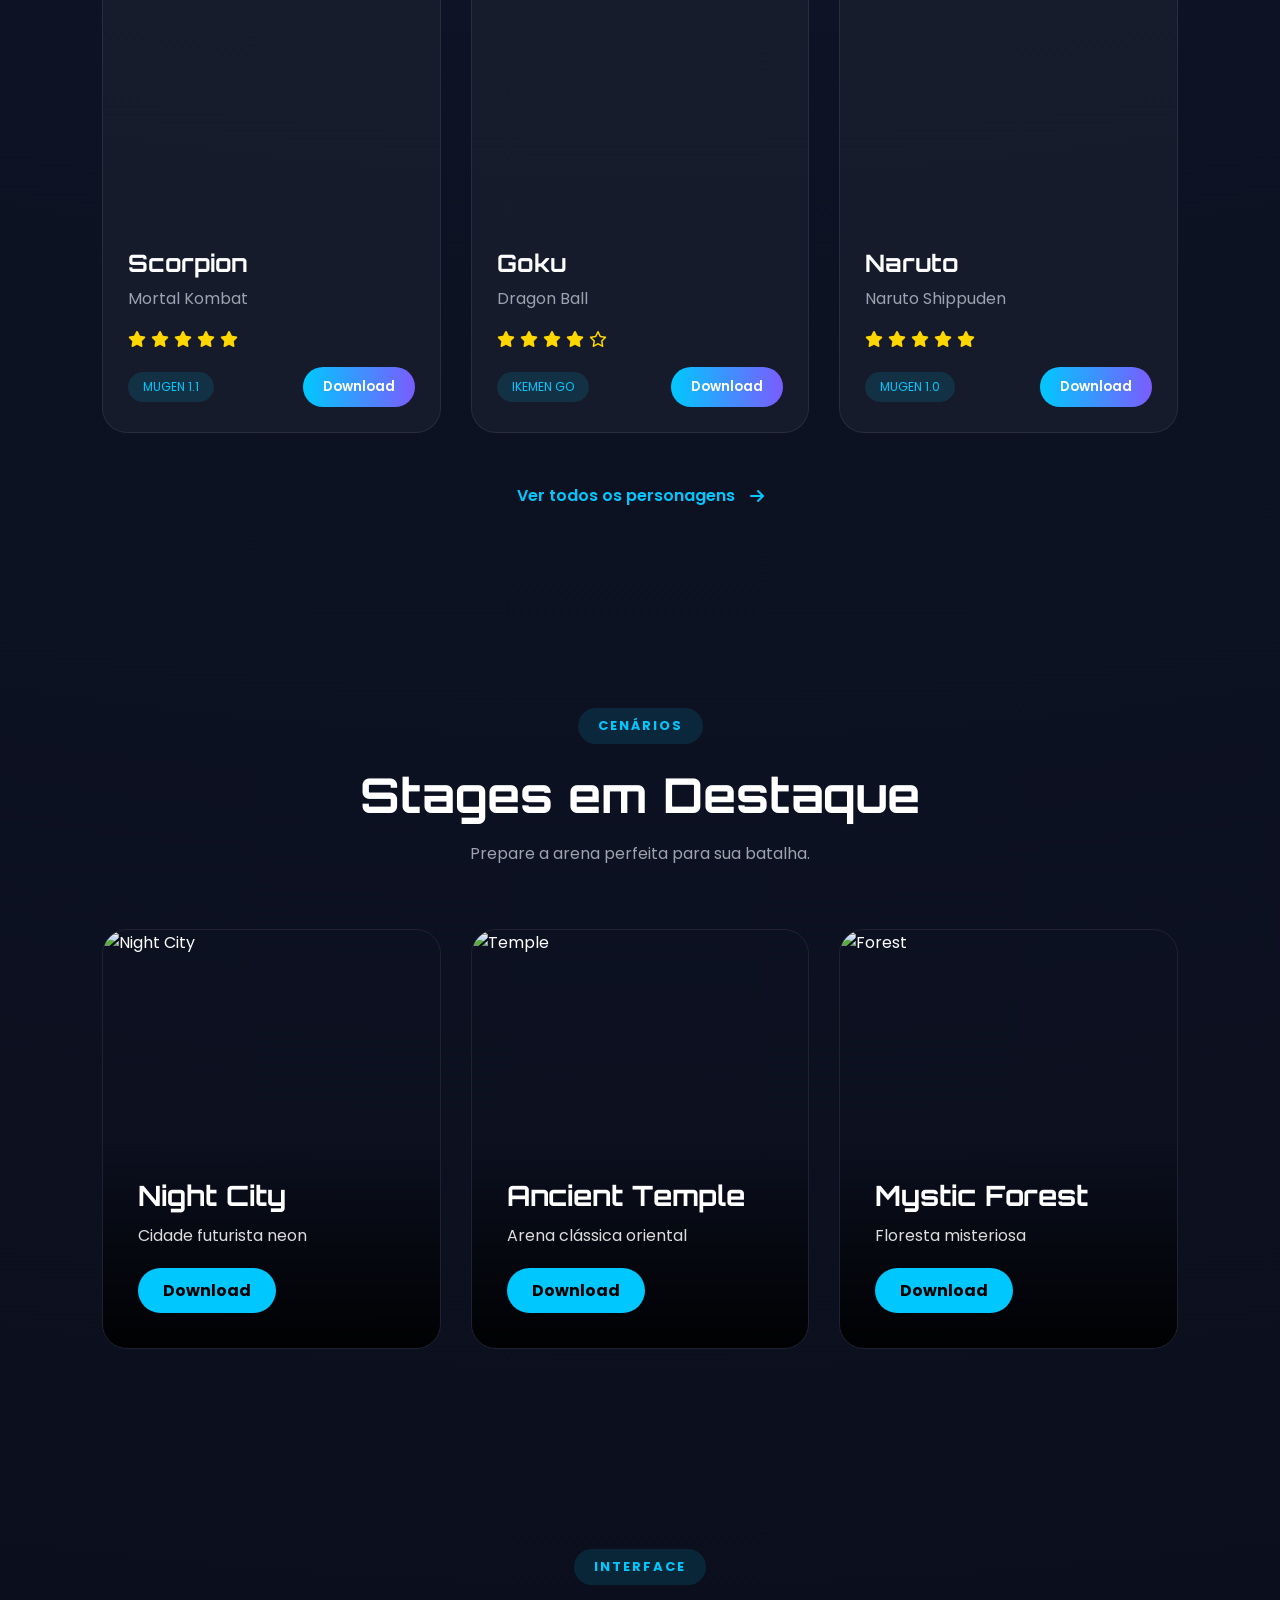
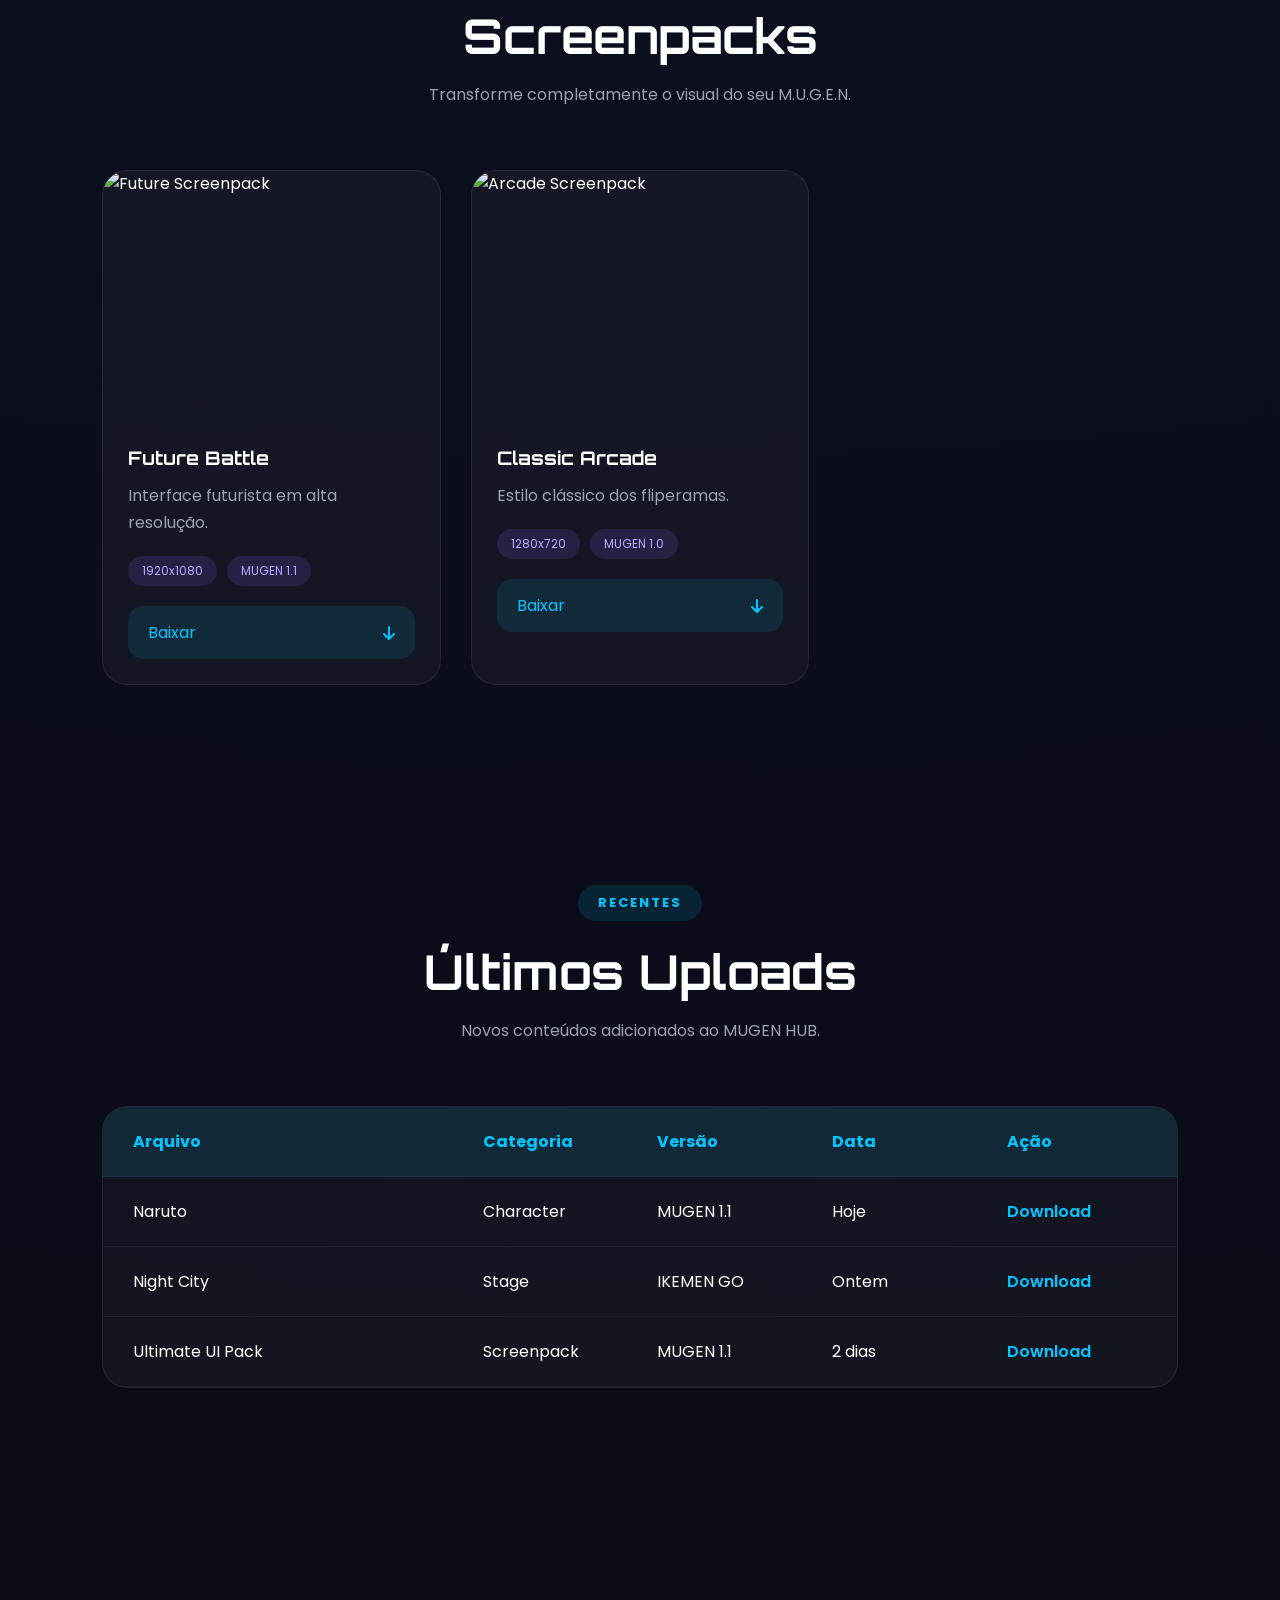
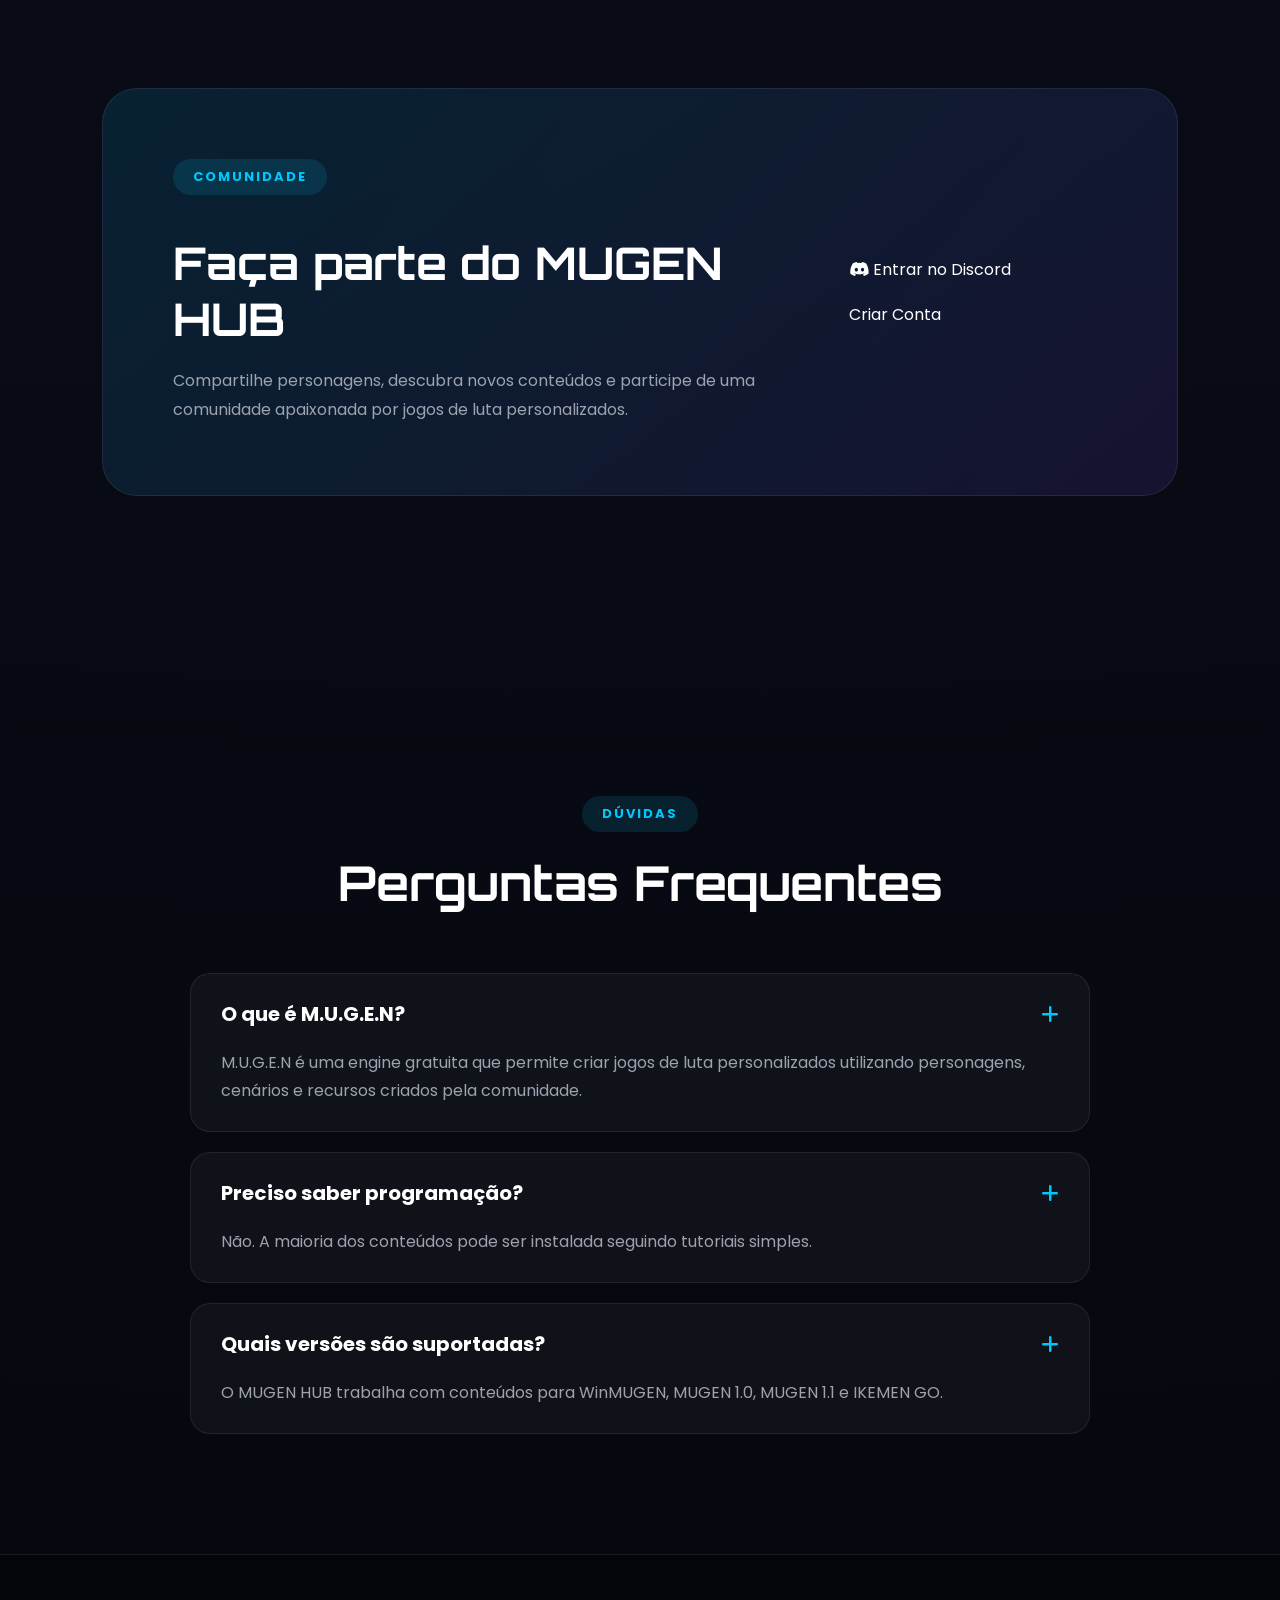
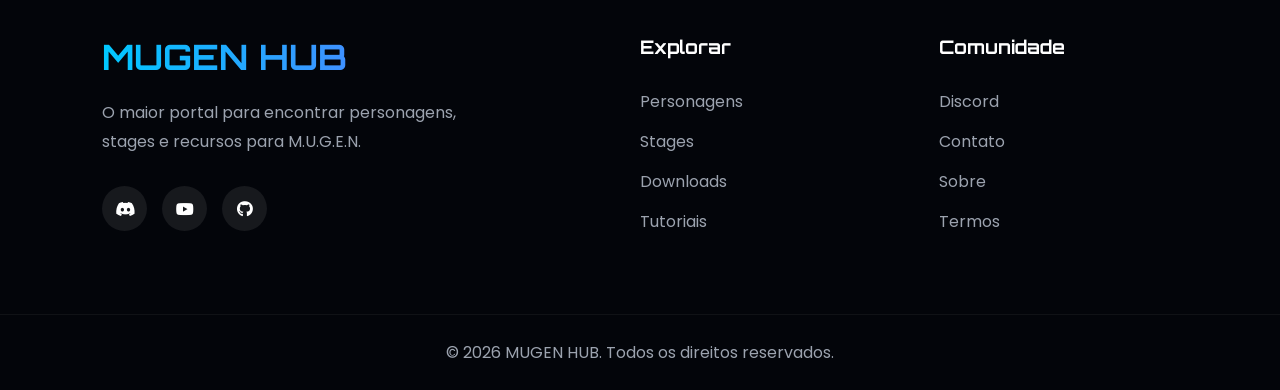
==== commit 2705e424: "Update index.html" ====
--- a/index.html
+++ b/index.html
@@ -66,7 +66,7 @@
 
         <p>
 
-            Loading Community...
+            Carregando a comunidade...
 
         </p>
 
